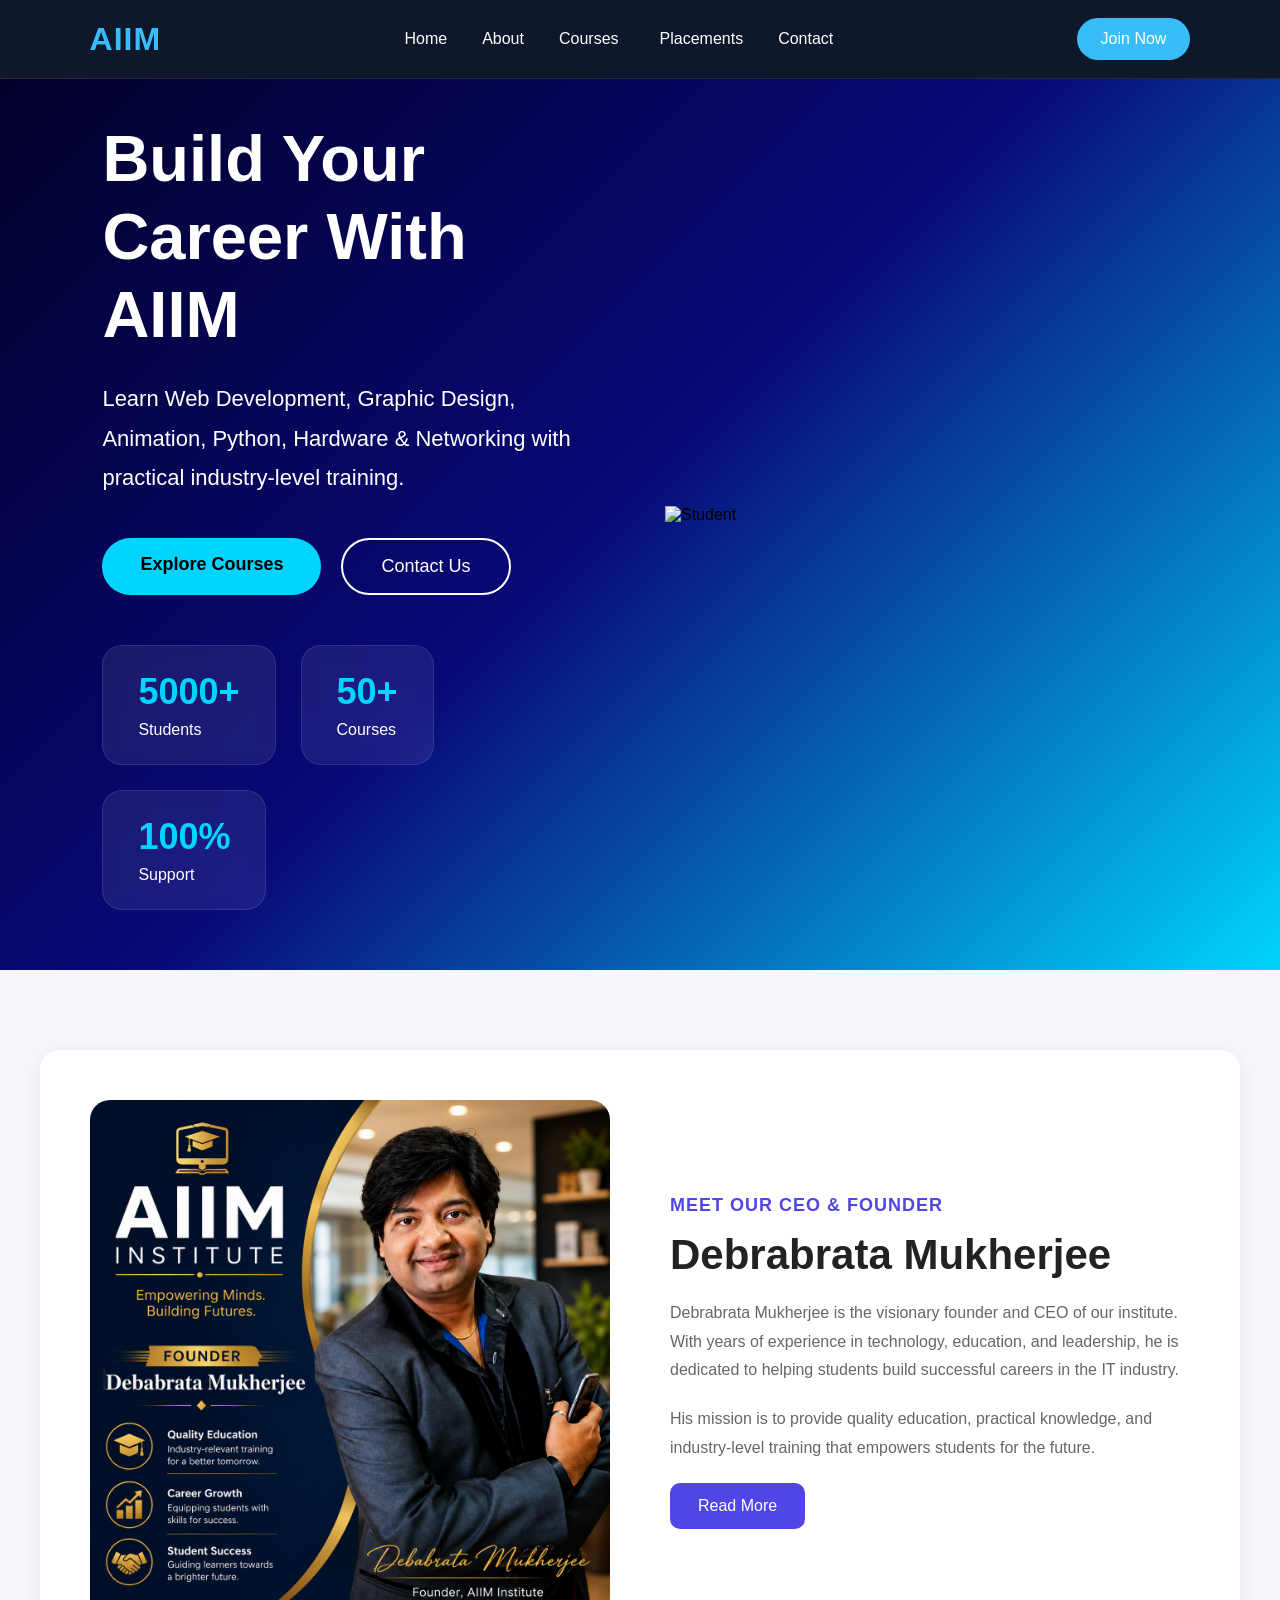
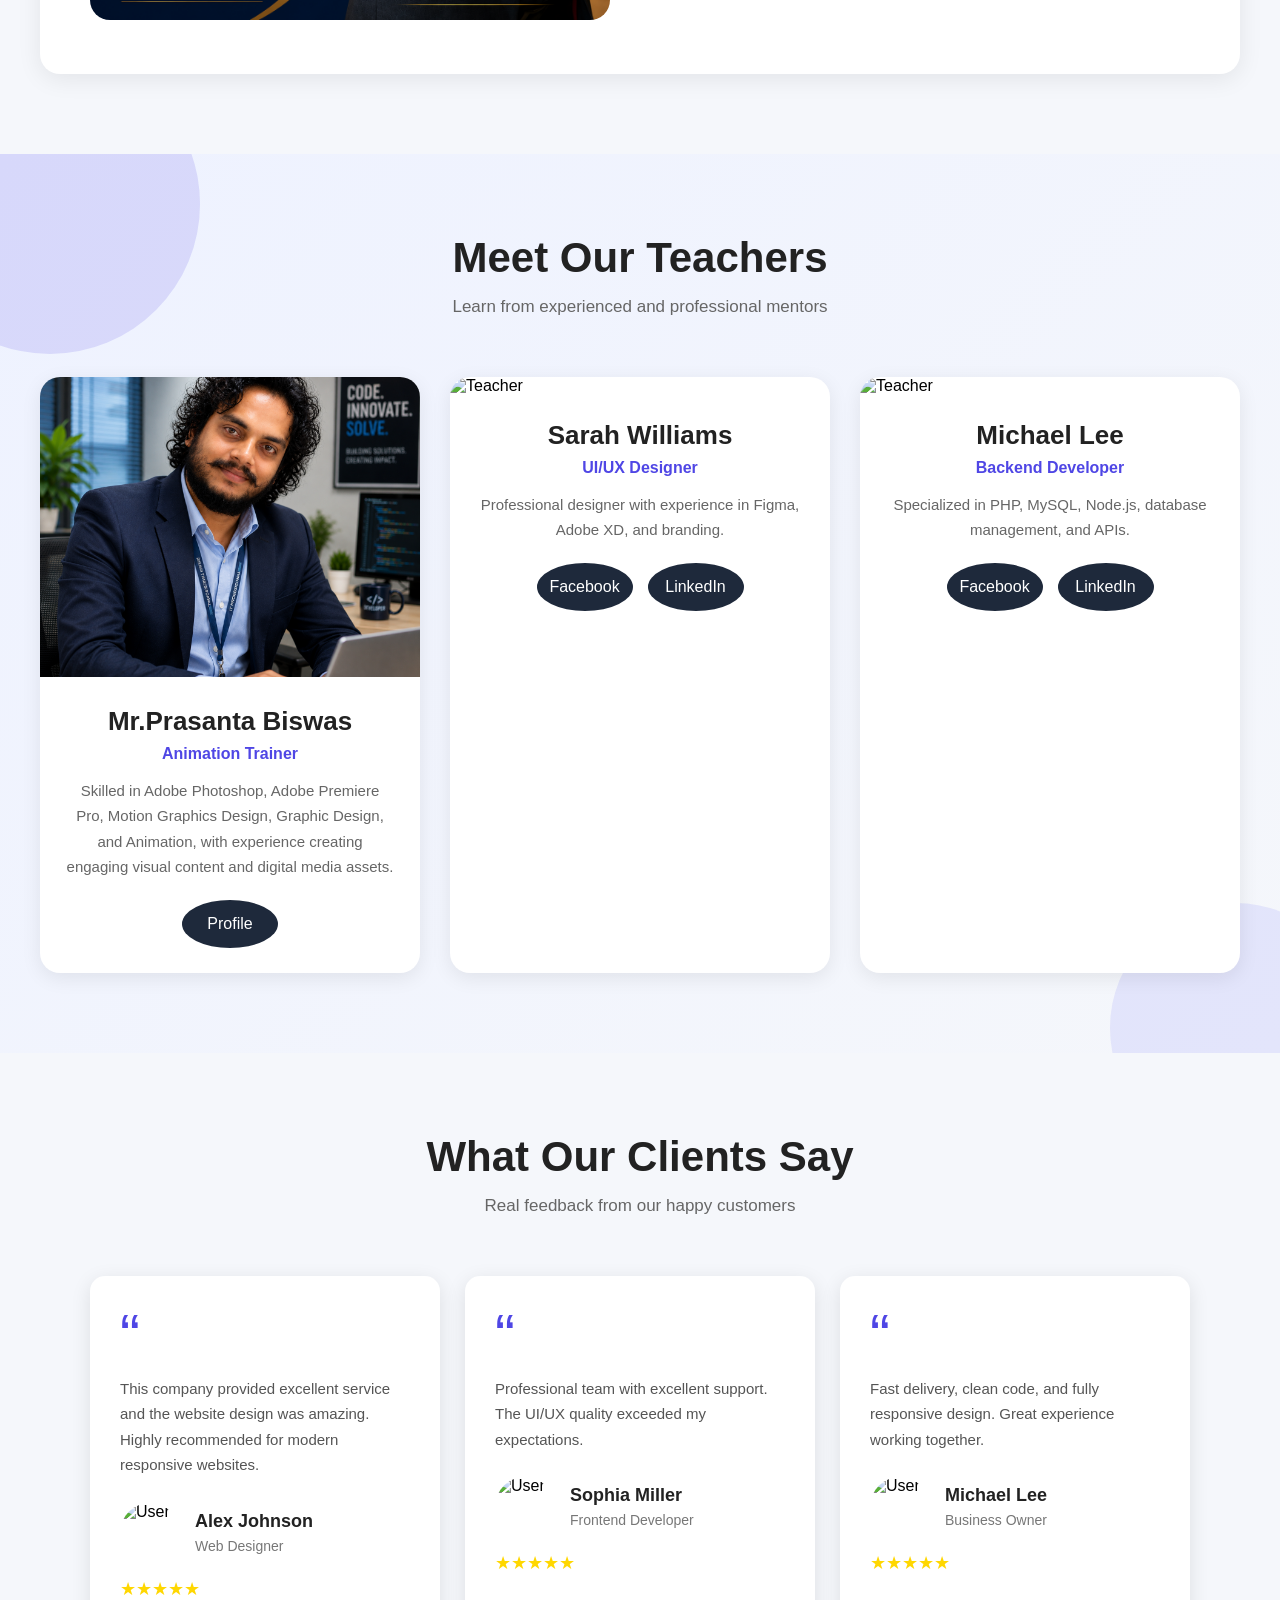
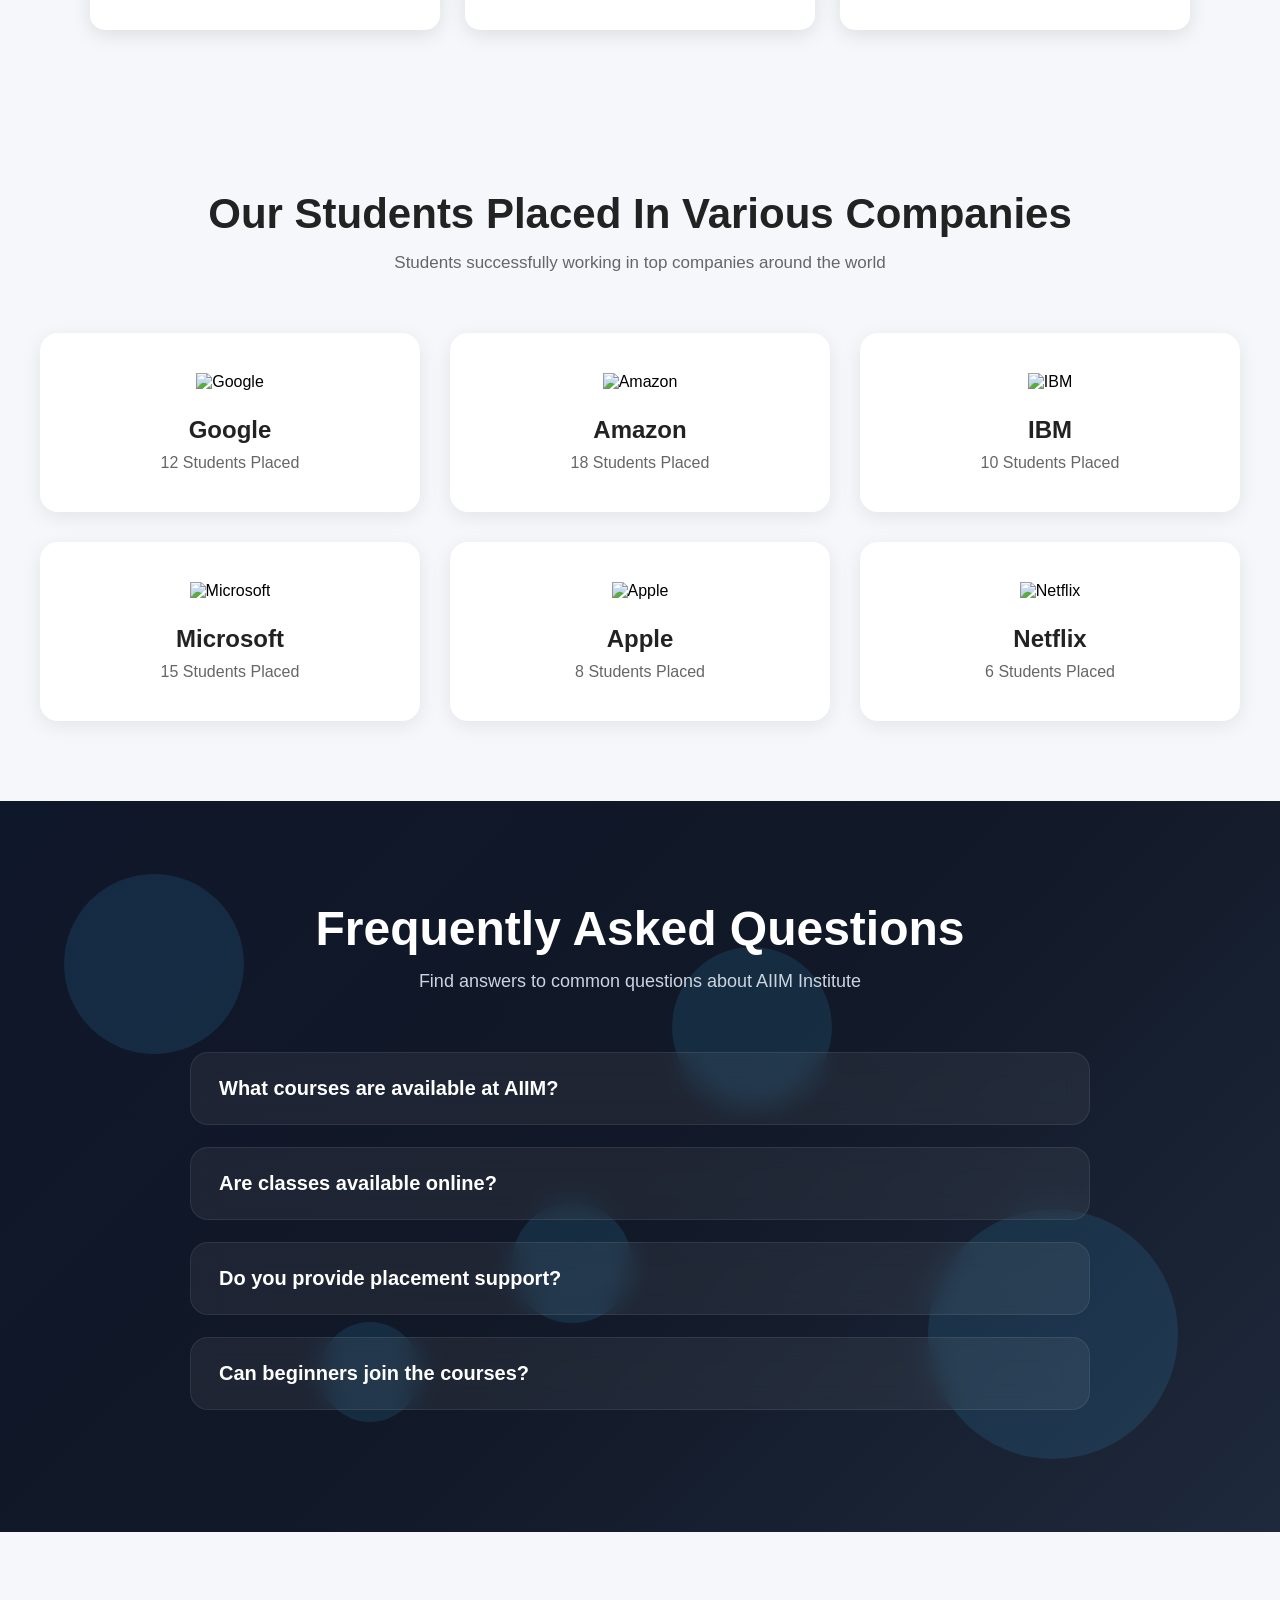
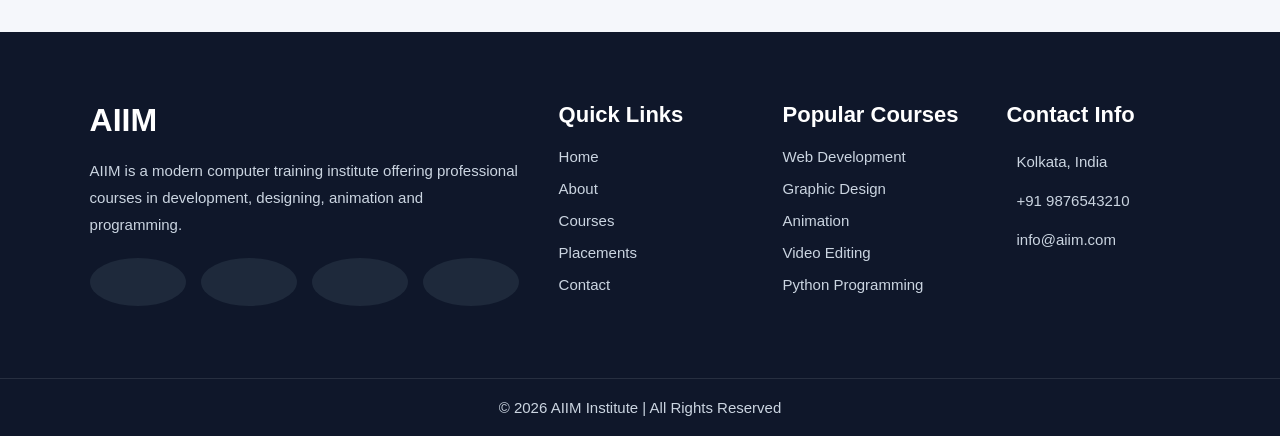
==== index.html @ a174a33f "Linking" ====
<!doctype html>
<html lang="en">

<head>
  <meta charset="utf-8" />
  <meta name="viewport" content="width=device-width, initial-scale=1" />
  <title>AIIM Computer Training Institute – Empowering Students with Digital Skills for a Brighter Future</title>

  <!-- Font CDN Link  Start -->
  <link rel="stylesheet" href="https://cdnjs.cloudflare.com/ajax/libs/font-awesome/7.0.1/css/all.min.css"
    integrity="sha512-2SwdPD6INVrV/lHTZbO2nodKhrnDdJK9/kg2XD1r9uGqPo1cUbujc+IYdlYdEErWNu69gVcYgdxlmVmzTWnetw=="
    crossorigin="anonymous" referrerpolicy="no-referrer" />
  <!-- Font CDN Link  End -->
  <!-- Internal CSS Link Start  -->
  <link rel="stylesheet" href="/CSS/style.css">
  <link rel="stylesheet" href="/CSS/navbar.css">
  <link rel="stylesheet" href="/CSS/footer.css">
  <!-- Internal CSS Link Stop  -->
</head>

<body>
  <!-- Navbar with megamenu final menu  -->

  <header class="navbar">

    <!-- Logo -->
    <a href="#" class="logo">

      AIIM

    </a>

    <!-- Desktop Menu -->
    <nav class="desktop-menu">

      <ul class="nav-links">

        <li><a href="/index.html">Home</a></li>

        <li><a href="#">About</a></li>

        <!-- Mega Menu -->
        <li class="mega-parent">

          <a href="#">

            Courses
            <i class="fa-solid fa-angle-down"></i>

          </a>

          <!-- Mega Menu -->
          <div class="mega-menu">

            <!-- Column -->
            <div class="mega-column">

              <h3>Development</h3>

              <a href="/Courses/web-development-course.html">Web Development</a>
              <a href="#">Frontend Development</a>
              <a href="#">Backend Development</a>
              <a href="#">Full Stack Development</a>

            </div>

            <!-- Column -->
            <div class="mega-column">

              <h3>Designing</h3>

              <a href="Courses/graphic-design.html">Graphic Design</a>
              <a href="Courses/ui-ux.html">UI/UX Design</a>
              <a href="Courses/animation-course.html">Animation</a>
              <a href="Courses/video-editing.html">Video Editing</a>

            </div>

            <!-- Column -->
            <div class="mega-column">

              <h3>Programming</h3>

              <a href="/Courses/python.html">Python</a>
              <a href="#">Java</a>
              <a href="#">Data Science</a>
              <a href="#">DSA</a>

            </div>

            <!-- Column -->
            <div class="mega-column">

              <h3>IT Courses</h3>

              <a href="/Courses/tally-gst.html">Tally | GST </a>
              <a href="/Courses/advance-excel.html">Advance Excel</a>
              <a href="#">Basic Computer</a>
              <a href="/CSS/hardware-networking-course.css">Hardware & Networking</a>

            </div>

          </div>

        </li>

        <li><a href="#">Placements</a></li>

        <li><a href="#">Contact</a></li>

      </ul>

    </nav>

    <!-- Right Buttons -->
    <div class="nav-right">

      <a href="#" class="nav-btn">
        Join Now
      </a>

      <!-- Mobile Menu Button -->
      <div class="menu-btn" id="menuBtn">

        <i class="fa-solid fa-bars"></i>

      </div>

    </div>

  </header>


  <!-- ========================================= -->
  <!-- OFFCANVAS MENU -->
  <!-- ========================================= -->

  <div class="offcanvas-menu" id="offcanvasMenu">

    <!-- Close Button -->
    <div class="close-btn" id="closeBtn">

      <i class="fa-solid fa-xmark"></i>

    </div>

    <!-- Mobile Links -->
    <ul class="mobile-links">

      <li><a href="#">Home</a></li>

      <li><a href="#">About</a></li>

      <!-- Dropdown -->
      <li class="mobile-dropdown">

        <div class="dropdown-btn">

          <span>Courses</span>

          <i class="fa-solid fa-angle-down"></i>

        </div>

        <!-- Submenu -->
        <div class="mobile-submenu">

          <a href="/Courses/web-development-course.html">Web Development</a>
          <a href="Courses/graphic-design.html">Graphic Design</a>
          <a href="Courses/animation-course.html">Animation</a>
          <a href="Courses/video-editing.html">Video Editing</a>
          <a href="/Courses/python.html">Python</a>
          <a href="Courses/tally-gst.html">Tally | GST</a>
          <a href="Courses/advance-excel.html">Excel (Adv.)</a>

        </div>

      </li>

      <li><a href="#">Placements</a></li>

      <li><a href="#">Contact</a></li>

    </ul>

  </div>

  <!-- Overlay -->
  <div class="overlay" id="overlay"></div>

  <!-- Navbar with megamenu final menu end -->



  <!-- ========================================= -->
  <!-- Hero Section Start -->
  <!-- ========================================= -->

  <section class="hero-section">

    <!-- Animated Background -->
    <div class="hero-bg">

      <span></span>
      <span></span>
      <span></span>
      <span></span>
      <span></span>

    </div>

    <div class="hero-container">

      <!-- Left Content -->
      <div class="hero-content">

        <h1>
          Build Your Career With AIIM

        </h1>

        <p>
          Learn Web Development, Graphic Design,
          Animation, Python, Hardware & Networking
          with practical industry-level training.
        </p>

        <!-- Buttons -->
        <div class="hero-buttons">

          <a href="#" class="btn-primary">
            Explore Courses
          </a>

          <a href="#" class="btn-secondary">
            Contact Us
          </a>

        </div>

        <!-- Stats -->
        <div class="hero-stats">

          <div class="stat-box">

            <h2>5000+</h2>
            <span>Students</span>

          </div>

          <div class="stat-box">

            <h2>50+</h2>
            <span>Courses</span>

          </div>

          <div class="stat-box">

            <h2>100%</h2>
            <span>Support</span>

          </div>

        </div>

      </div>

      <!-- Right Image -->
      <div class="hero-image">

        <img src="https://cdn-icons-png.flaticon.com/512/3135/3135715.png" alt="Student">

      </div>

    </div>

  </section>

  <!-- ========================================= -->
  <!-- Hero Section End -->
  <!-- ========================================= -->



  <!-- Meet our ceo start  -->
  <div class="container-fluid">

    <div class="container">
      <section class="ceo-section">

        <div class="ceo-container">

          <!-- CEO Image -->
          <div class="ceo-image">
            <img src="./Assets/Images/Debabrata_.Mukherjee.png" alt="CEO">
          </div>

          <!-- CEO Content -->
          <div class="ceo-content">

            <h4>Meet Our CEO & Founder</h4>

            <h2>Debrabrata Mukherjee</h2>

            <p>
              Debrabrata Mukherjee is the visionary founder and CEO of our institute.
              With years of experience in technology, education, and leadership,
              he is dedicated to helping students build successful careers in the IT industry.
            </p>

            <p>
              His mission is to provide quality education, practical knowledge,
              and industry-level training that empowers students for the future.
            </p>

            <a href="#">Read More</a>

          </div>

        </div>

      </section>
    </div>
  </div>




  <!-- Meet our ceo end  -->
  <!-- Our teachers section start  -->
  <div class="container-fluid">
    <div class="comtainer">
      <section class="teachers-section">

        <div class="section-title">
          <h2>Meet Our Teachers</h2>
          <p>Learn from experienced and professional mentors</p>
        </div>

        <div class="teachers-container">

          <!-- Teacher Card -->
          <div class="teacher-card">

            <div class="teacher-image">
              <img src="./Assets/Images/Prasanta_Sir.png" alt="Teacher">
            </div>

            <div class="teacher-content">
              <h3>Mr.Prasanta Biswas</h3>
              <span>Animation Trainer</span>

              <p>
                Skilled in Adobe Photoshop, Adobe Premiere Pro, Motion Graphics Design, Graphic Design, and Animation,
                with experience creating engaging visual content and digital media assets. </p>

              <div class="social-icons">
                <a href="#">Profile</a>

              </div>
            </div>

          </div>

          <!-- Teacher Card -->
          <div class="teacher-card">

            <div class="teacher-image">
              <img src="https://i.pravatar.cc/300?img=32" alt="Teacher">
            </div>

            <div class="teacher-content">
              <h3>Sarah Williams</h3>
              <span>UI/UX Designer</span>

              <p>
                Professional designer with experience in Figma, Adobe XD, and branding.
              </p>

              <div class="social-icons">
                <a href="#">Facebook</a>
                <a href="#">LinkedIn</a>
              </div>
            </div>

          </div>

          <!-- Teacher Card -->
          <div class="teacher-card">

            <div class="teacher-image">
              <img src="https://i.pravatar.cc/300?img=45" alt="Teacher">
            </div>

            <div class="teacher-content">
              <h3>Michael Lee</h3>
              <span>Backend Developer</span>

              <p>
                Specialized in PHP, MySQL, Node.js, database management, and APIs.
              </p>

              <div class="social-icons">
                <a href="#">Facebook</a>
                <a href="#">LinkedIn</a>
              </div>
            </div>
          </div>
        </div>
      </section>
    </div>
  </div>

  <!-- Our teachers section end  -->

  <!-- Testimonials sections start here  -->

  <div class="container-fluid">
    <div class="container">
      <section class="testimonials">

        <div class="section-title">
          <h2>What Our Clients Say</h2>
          <p>Real feedback from our happy customers</p>
        </div>

        <div class="testimonial-container">

          <!-- Card 1 -->
          <div class="testimonial-card">
            <div class="quote">“</div>

            <p class="testimonial-text">
              This company provided excellent service and the website design was amazing.
              Highly recommended for modern responsive websites.
            </p>

            <div class="user">
              <img src="https://i.pravatar.cc/100?img=1" alt="User">

              <div class="user-info">
                <h3>Alex Johnson</h3>
                <span>Web Designer</span>
              </div>
            </div>

            <div class="stars">
              ★★★★★
            </div>
          </div>

          <!-- Card 2 -->
          <div class="testimonial-card">
            <div class="quote">“</div>

            <p class="testimonial-text">
              Professional team with excellent support. The UI/UX quality exceeded my expectations.
            </p>

            <div class="user">
              <img src="https://i.pravatar.cc/100?img=5" alt="User">

              <div class="user-info">
                <h3>Sophia Miller</h3>
                <span>Frontend Developer</span>
              </div>
            </div>

            <div class="stars">
              ★★★★★
            </div>
          </div>

          <!-- Card 3 -->
          <div class="testimonial-card">
            <div class="quote">“</div>

            <p class="testimonial-text">
              Fast delivery, clean code, and fully responsive design. Great experience working together.
            </p>

            <div class="user">
              <img src="https://i.pravatar.cc/100?img=8" alt="User">

              <div class="user-info">
                <h3>Michael Lee</h3>
                <span>Business Owner</span>
              </div>
            </div>

            <div class="stars">
              ★★★★★
            </div>
          </div>

        </div>

      </section>

    </div>
  </div>
  <!-- Testimonials sections stop here  -->

  <!-- Our students placed in start  -->
  <div class="container-fluid">
    <div class="container">
      <section class="placement-section">

        <div class="section-title">
          <h2>Our Students Placed In Various Companies</h2>
          <p>Students successfully working in top companies around the world</p>
        </div>

        <div class="company-container">

          <!-- Company Card -->
          <div class="company-card">
            <img src="https://upload.wikimedia.org/wikipedia/commons/2/2f/Google_2015_logo.svg" alt="Google">

            <h3>Google</h3>

            <p>12 Students Placed</p>
          </div>

          <!-- Company Card -->
          <div class="company-card">
            <img src="https://upload.wikimedia.org/wikipedia/commons/a/a9/Amazon_logo.svg" alt="Amazon">

            <h3>Amazon</h3>

            <p>18 Students Placed</p>
          </div>

          <!-- Company Card -->
          <div class="company-card">
            <img src="https://upload.wikimedia.org/wikipedia/commons/5/51/IBM_logo.svg" alt="IBM">

            <h3>IBM</h3>

            <p>10 Students Placed</p>
          </div>

          <!-- Company Card -->
          <div class="company-card">
            <img src="https://upload.wikimedia.org/wikipedia/commons/4/44/Microsoft_logo.svg" alt="Microsoft">

            <h3>Microsoft</h3>

            <p>15 Students Placed</p>
          </div>

          <!-- Company Card -->
          <div class="company-card">
            <img src="https://upload.wikimedia.org/wikipedia/commons/f/fa/Apple_logo_black.svg" alt="Apple">

            <h3>Apple</h3>

            <p>8 Students Placed</p>
          </div>

          <!-- Company Card -->
          <div class="company-card">
            <img src="https://upload.wikimedia.org/wikipedia/commons/0/08/Netflix_2015_logo.svg" alt="Netflix">

            <h3>Netflix</h3>

            <p>6 Students Placed</p>
          </div>

        </div>

      </section>
    </div>
  </div>
  <!-- Our students placed in stop  -->


  <!-- ========================================= -->
  <!-- FAQ SECTION -->
  <!-- ========================================= -->

  <section class="faq-section">

    <!-- Bubble Animation -->
    <div class="faq-bubbles">

      <span></span>
      <span></span>
      <span></span>
      <span></span>
      <span></span>

    </div>

    <!-- Heading -->
    <div class="faq-heading">

      <h2>Frequently Asked Questions</h2>

      <p>
        Find answers to common questions about AIIM Institute
      </p>

    </div>

    <!-- FAQ Container -->
    <div class="faq-container">

      <!-- FAQ Item -->
      <details class="faq-item">

        <summary>

          What courses are available at AIIM?

          <i class="fa-solid fa-plus"></i>

        </summary>

        <p>
          AIIM offers Web Development, Graphic Design,
          Animation, Video Editing, Programming,
          Cyber Security and many more professional courses.
        </p>

      </details>

      <!-- FAQ Item -->
      <details class="faq-item">

        <summary>

          Are classes available online?

          <i class="fa-solid fa-plus"></i>

        </summary>

        <p>
          Yes, AIIM provides both online and offline
          classes with flexible timings.
        </p>

      </details>

      <!-- FAQ Item -->
      <details class="faq-item">

        <summary>

          Do you provide placement support?

          <i class="fa-solid fa-plus"></i>

        </summary>

        <p>
          Yes, we provide placement assistance,
          interview preparation and career guidance.
        </p>

      </details>

      <!-- FAQ Item -->
      <details class="faq-item">

        <summary>

          Can beginners join the courses?

          <i class="fa-solid fa-plus"></i>

        </summary>

        <p>
          Absolutely. Our courses are beginner-friendly
          and designed for students from all backgrounds.
        </p>

      </details>

    </div>

  </section>
  <!-- FAQ END HERE  -->





  <!-- ========================================= -->
  <!-- FOOTER SECTION -->
  <!-- ========================================= -->

  <footer class="footer">

    <div class="footer-container">

      <!-- About -->
      <div class="footer-box">

        <h2>AIIM</h2>

        <p>
          AIIM is a modern computer training institute offering
          professional courses in development, designing,
          animation and programming.
        </p>

        <!-- Social Icons -->
        <div class="social-icons">

          <a href="#">
            <i class="fa-brands fa-facebook-f"></i>
          </a>

          <a href="#">
            <i class="fa-brands fa-instagram"></i>
          </a>

          <a href="#">
            <i class="fa-brands fa-linkedin-in"></i>
          </a>

          <a href="#">
            <i class="fa-brands fa-youtube"></i>
          </a>

        </div>

      </div>

      <!-- Quick Links -->
      <div class="footer-box">

        <h3>Quick Links</h3>

        <ul>

          <li><a href="#">Home</a></li>

          <li><a href="#">About</a></li>

          <li><a href="#">Courses</a></li>

          <li><a href="#">Placements</a></li>

          <li><a href="#">Contact</a></li>

        </ul>

      </div>

      <!-- Courses -->
      <div class="footer-box">

        <h3>Popular Courses</h3>

        <ul>

          <li><a href="#">Web Development</a></li>

          <li><a href="#">Graphic Design</a></li>

          <li><a href="#">Animation</a></li>

          <li><a href="#">Video Editing</a></li>

          <li><a href="#">Python Programming</a></li>

        </ul>

      </div>

      <!-- Contact Info -->
      <div class="footer-box">

        <h3>Contact Info</h3>

        <p>
          <i class="fa-solid fa-location-dot"></i>
          Kolkata, India
        </p>

        <p>
          <i class="fa-solid fa-phone"></i>
          +91 9876543210
        </p>

        <p>
          <i class="fa-solid fa-envelope"></i>
          info@aiim.com
        </p>

      </div>

    </div>

    <!-- Footer Bottom -->
    <div class="footer-bottom">

      <p>
        © 2026 AIIM Institute | All Rights Reserved
      </p>

    </div>

  </footer>

  <!-- Footer Section stop  here  -->
</body>
<script src="/JavaScript/navbar.js"></script>
<script src="/JavaScript/script.js"></script>

</html>
---- CSS/style.css ----
/* ========================================= */
/* GLOBAL CSS */
/* ========================================= */

*{
  margin:0;
  padding:0;
  box-sizing:border-box;
  font-family:Arial, Helvetica, sans-serif;
}

body{
  background:#f5f5f5;
  overflow-x:hidden;
}

a{
  text-decoration:none;
}



/* ========================================= */
/* HERO SECTION */
/* ========================================= */

.hero{
  padding-top:180px;
  text-align:center;
}

.hero h1{
  font-size:55px;
  color:#111827;
}

.hero p{
  margin-top:15px;
  font-size:20px;
  color:#555;
}

/* ========================================= */
/* RESPONSIVE */
/* ========================================= */

@media(max-width:1100px){

  .mega-menu{
    width:850px;
  }

}

@media(max-width:992px){

  .desktop-menu{
    display:none;
  }

  .menu-btn{
    display:block;
  }

}

@media(max-width:768px){

  .hero h1{
    font-size:38px;
    padding:0 20px;
  }

  .hero p{
    font-size:16px;
    padding:0 20px;
  }

  .offcanvas-menu{
    width:280px;
  }

}

@media(max-width:480px){

  .logo{
    font-size:24px;
  }

  .navbar{
    padding:18px 5%;
  }

}

/* Navbar end here  */

/* ========================================= */
/* Hero */
/* ========================================= */

.hero {
  width: 100%;
  height: 100vh;
  background: linear-gradient(135deg, #020024, #090979, #00d4ff);
  display: flex;
  flex-direction: column;
  justify-content: center;
  align-items: center;
  text-align: center;
  color: #fff;
  padding: 20px;
}

.hero h1 {
  font-size: 70px;
  margin-bottom: 20px;
}

.hero p {
  font-size: 22px;
}

/* ========================================= */
/* Responsive */
/* ========================================= */

@media(max-width:1100px) {

  .mega-menu {
    width: 900px;
  }

}

@media(max-width:992px) {

  /* Hide Desktop Menu */

  .desktop-menu {
    display: none;
  }

  /* Show Menu Button */

  .menu-btn {
    display: block;
  }

}

@media(max-width:768px) {

  .navbar {
    padding: 18px 5%;
  }

  .logo {
    font-size: 28px;
  }

  .hero h1 {
    font-size: 42px;
  }

  .hero p {
    font-size: 18px;
  }

  .offcanvas-menu {
    width: 100%;
  }

}

@media(max-width:480px) {

  .hero h1 {
    font-size: 32px;
  }

}


/* <!-- Navbar with megamenu final menu  end --> */


/* Navbar with hero start  */

* {
  margin: 0;
  padding: 0;
  box-sizing: border-box;
  font-family: Arial, Helvetica, sans-serif;
}

body {
  overflow-x: hidden;
}



/* ========================================= */
/* Hero Section */
/* ========================================= */

.hero-section {
  width: 100%;
  min-height: 100vh;
  background: linear-gradient(135deg, #020024, #090979, #00d4ff);
  position: relative;
  overflow: hidden;
  display: flex;
  align-items: center;
  justify-content: center;
  padding: 120px 8% 60px;
}

/* Animated Background */

.hero-bg span {
  position: absolute;
  display: block;
  border-radius: 50%;
  background: rgba(255, 255, 255, 0.08);
  bottom: -150px;
  animation: animate 20s linear infinite;}

.hero-bg span:nth-child(1) {
  left: 10%;
  width: 80px;
  height: 80px;
}

.hero-bg span:nth-child(2) {
  left: 30%;
  width: 120px;
  height: 120px;
  animation-duration: 25s;
}

.hero-bg span:nth-child(3) {
  left: 50%;
  width: 60px;
  height: 60px;
  animation-duration: 18s;
}

.hero-bg span:nth-child(4) {
  left: 70%;
  width: 150px;
  height: 150px;
  animation-duration: 30s;
}

.hero-bg span:nth-child(5) {
  left: 90%;
  width: 100px;
  height: 100px;
  animation-duration: 22s;
}

@keyframes animate {

  0% {
    transform: translateY(0) rotate(0deg);
    opacity: 0;
  }

  20% {
    opacity: 1;
  }

  100% {
    transform: translateY(-1200px) rotate(720deg);
    opacity: 0;
  }

}

/* Hero Container */

.hero-container {
  width: 100%;
  max-width: 1300px;
  display: flex;
  align-items: center;
  justify-content: space-between;
  gap: 50px;
  z-index: 10;
}

/* Hero Content */

.hero-content {
  flex: 1;
  color: #fff;
  animation: fadeLeft 1s ease;
}

.hero-content h1 {
  font-size: 65px;
  line-height: 1.2;
  margin-bottom: 25px;
}

.hero-content h1 span {
  color: #00d4ff;
  display: block;
}

.hero-content p {
  font-size: 22px;
  line-height: 1.8;
  margin-bottom: 40px;
  max-width: 650px;
}

/* Buttons */

.hero-buttons {
  display: flex;
  gap: 20px;
  margin-bottom: 50px;
}

.btn-primary,
.btn-secondary {
  padding: 16px 38px;
  border-radius: 50px;
  text-decoration: none;
  font-size: 18px;
  transition: 0.4s ease;
}

.btn-primary {
  background: #00d4ff;
  color: #000;
  font-weight: bold;
}

.btn-primary:hover {
  transform: translateY(-8px);
  box-shadow: 0 15px 30px rgba(0, 212, 255, 0.4);
}

.btn-secondary {
  border: 2px solid #fff;
  color: #fff;
}

.btn-secondary:hover {
  background: #fff;
  color: #000;
  transform: translateY(-8px);
}

/* Stats */

.hero-stats {
  display: flex;
  gap: 25px;
  flex-wrap: wrap;
}

.stat-box {
  background: rgba(255, 255, 255, 0.08);
  backdrop-filter: blur(10px);
  border: 1px solid rgba(255, 255, 255, 0.1);
  padding: 25px 35px;
  border-radius: 20px;
  transition: 0.4s ease;
}

.stat-box:hover {
  transform: translateY(-10px);
}

.stat-box h2 {
  font-size: 36px;
  color: #00d4ff;
  margin-bottom: 8px;
}

.stat-box span {
  color: #fff;
}

/* Hero Image */

.hero-image {
  flex: 1;
  display: flex;
  justify-content: center;
  animation: fadeRight 1s ease;
}

.hero-image img {
  width: 100%;
  max-width: 520px;
  animation: float 5s infinite ease-in-out;
}

/* Floating Animation */

@keyframes float {

  0% {
    transform: translateY(0);
  }

  50% {
    transform: translateY(-20px);
  }

  100% {
    transform: translateY(0);
  }

}

/* Entrance Animations */

@keyframes fadeLeft {

  from {
    opacity: 0;
    transform: translateX(-80px);
  }

  to {
    opacity: 1;
    transform: translateX(0);
  }

}

@keyframes fadeRight {

  from {
    opacity: 0;
    transform: translateX(80px);
  }

  to {
    opacity: 1;
    transform: translateX(0);
  }

}

/* ========================================= */
/* Responsive */
/* ========================================= */

@media(max-width:1100px) {

  .hero-container {
    flex-direction: column;
    text-align: center;
  }

  .hero-content h1 {
    font-size: 50px;
  }

  .hero-content p {
    margin: auto;
    margin-bottom: 40px;
  }

  .hero-buttons {
    justify-content: center;
  }

  .hero-stats {
    justify-content: center;
  }

  .hero-image {
    margin-top: 50px;
  }

}

@media(max-width:768px) {

  /* Mobile Navbar */

  .menu-btn {
    display: block;
    z-index: 1001;
  }

  .nav-menu {
    position: fixed;
    top: 0;
    right: -100%;
    width: 280px;
    height: 100vh;
    background: #071952;
    display: flex;
    justify-content: center;
    align-items: center;
    transition: 0.4s ease;
  }

  .nav-menu.active {
    right: 0;
  }

  .nav-links {
    flex-direction: column;
    text-align: center;
    gap: 30px;
  }

  /* Hero */

  .hero-content h1 {
    font-size: 38px;
  }

  .hero-content p {
    font-size: 18px;
  }

  .hero-buttons {
    flex-direction: column;
    align-items: center;
  }

  .btn-primary,
  .btn-secondary {
    width: 220px;
    text-align: center;
  }

  .hero-image img {
    max-width: 350px;
  }

}

@media(max-width:480px) {

  .navbar {
    padding: 18px 5%;
  }

  .logo {
    font-size: 28px;
  }

  .hero-section {
    padding: 120px 5% 60px;
  }

  .hero-content h1 {
    font-size: 32px;
  }

  .stat-box {
    width: 100%;
  }

}

/* Navbar with hero end  */

/* about aiim start  */
body {
  background: #f5f7fb;
}

/* SECTION */

.about-section {
  width: 100%;
  min-height: 100vh;
  padding: 80px 20px;
  position: relative;
  overflow: hidden;
  background-color: rgb(255, 255, 255);
  color: #2b0b8a;
}

/* Animated Background */

.bg-animation {
  position: absolute;
  width: 100%;
  height: 100%;
  top: 0;
  left: 0;
  overflow: hidden;
  z-index: 0;
}

.bg-animation::before,
.bg-animation::after {
  content: "";
  position: absolute;
  border-radius: 50%;
  background: rgba(255, 255, 255, 0.08);
  animation: float 8s infinite ease-in-out;
}

.bg-animation::before {
  width: 400px;
  height: 400px;
  top: -100px;
  left: -100px;
}

.bg-animation::after {
  width: 300px;
  height: 300px;
  bottom: -80px;
  right: -80px;
  animation-delay: 2s;
}

@keyframes float {

  0% {
    transform: translateY(0px);
  }

  50% {
    transform: translateY(40px);
  }

  100% {
    transform: translateY(0px);
  }

}

/* CONTAINER */

.container {
  max-width: 1300px;
  margin: auto;
  position: relative;
  z-index: 1;
}

/* TOP CONTENT */

.about-content {
  margin-bottom: 70px;
  animation: fadeUp 1s ease;
}

.about-content h1 {
  font-size: 60px;
  margin-bottom: 25px;
  font-weight: bold;
}

.about-content p {
  font-size: 22px;
  line-height: 1.8;
  margin-bottom: 15px;
  max-width: 1200px;
}

/* CARDS */

.about-cards {
  display: grid;
  grid-template-columns: repeat(4, 1fr);
  gap: 30px;
}

.about-card {
  text-align: center;
  padding: 40px 25px;
  border-radius: 20px;
  background: rgba(255, 255, 255, 0.08);
  backdrop-filter: blur(10px);
  transition: 0.4s ease;
  animation: fadeUp 1s ease;
  border: 1px solid rgba(255, 255, 255, 0.15);
}

.about-card:hover {
  transform: translateY(-12px) scale(1.03);
  background: rgba(255, 255, 255, 0.14);
}

.icon {
  width: 90px;
  height: 90px;
  margin: auto;
  margin-bottom: 25px;
  border-radius: 50%;
  background: rgba(255, 255, 255, 0.15);
  display: flex;
  align-items: center;
  justify-content: center;
  font-size: 38px;
  animation: pulse 3s infinite;
}

.about-card h2 {
  font-size: 42px;
  margin-bottom: 20px;
}

.about-card p {
  font-size: 18px;
  line-height: 1.8;
}

/* ANIMATIONS */

@keyframes fadeUp {

  from {
    opacity: 0;
    transform: translateY(40px);
  }

  to {
    opacity: 1;
    transform: translateY(0);
  }

}

@keyframes pulse {

  0% {
    transform: scale(1);
  }

  50% {
    transform: scale(1.08);
  }

  100% {
    transform: scale(1);
  }

}

/* RESPONSIVE */

@media(max-width:1200px) {

  .about-cards {
    grid-template-columns: repeat(2, 1fr);
  }

}

@media(max-width:768px) {

  .about-content h1 {
    font-size: 38px;
    line-height: 1.4;
  }

  .about-content p {
    font-size: 18px;
  }

  .about-cards {
    grid-template-columns: 1fr;
  }

  .about-card h2 {
    font-size: 32px;
  }

}

/* about aiim stop  */

/* Meet our ceo start  */

body {
  background: #f5f7fb;
}

.ceo-section {
  width: 100%;
  padding: 80px 20px;
}

.ceo-container {
  max-width: 1200px;
  margin: auto;
  display: flex;
  align-items: center;
  justify-content: center;
  gap: 60px;
  background: #fff;
  padding: 50px;
  border-radius: 20px;
  box-shadow: 0 5px 25px rgba(0, 0, 0, 0.08);
}

.ceo-image {
  flex: 1;
}

.ceo-image img {
  width: 100%;
  border-radius: 20px;
  object-fit: cover;
}

.ceo-content {
  flex: 1;
}

.ceo-content h4 {
  color: #4f46e5;
  font-size: 18px;
  margin-bottom: 15px;
  text-transform: uppercase;
  letter-spacing: 1px;
}

.ceo-content h2 {
  font-size: 42px;
  color: #222;
  margin-bottom: 20px;
}

.ceo-content p {
  color: #666;
  line-height: 1.8;
  margin-bottom: 20px;
  font-size: 16px;
}

.ceo-content a {
  display: inline-block;
  text-decoration: none;
  background: #4f46e5;
  color: #fff;
  padding: 14px 28px;
  border-radius: 10px;
  transition: 0.3s ease;
}

.ceo-content a:hover {
  background: #372fcf;
}

/* Responsive */

@media(max-width:992px) {

  .ceo-container {
    flex-direction: column;
    text-align: center;
  }

}

@media(max-width:768px) {

  .ceo-content h2 {
    font-size: 32px;
  }

  .ceo-container {
    padding: 30px 20px;
  }

}


/* Meet our ceo end  */

/* our teachers section start  */

body {
  background: #f5f7fb;
}

.teachers-section {
  width: 100%;
  padding: 80px 20px;
}

.section-title {
  text-align: center;
  margin-bottom: 60px;
}

.section-title h2 {
  font-size: 42px;
  color: #222;
  margin-bottom: 15px;
}

.section-title p {
  color: #666;
  font-size: 17px;
}

.teachers-container {
  max-width: 1200px;
  margin: auto;
  display: grid;
  grid-template-columns: repeat(3, 1fr);
  gap: 30px;
}

.teacher-card {
  background: #fff;
  border-radius: 20px;
  overflow: hidden;
  box-shadow: 0 5px 20px rgba(0, 0, 0, 0.08);
  transition: 0.3s ease;
}

.teacher-card:hover {
  transform: translateY(-10px);
}

.teacher-image img {
  width: 100%;
  height: 300px;
  object-fit: cover;
}

.teacher-content {
  padding: 25px;
  text-align: center;
}

.teacher-content h3 {
  font-size: 26px;
  color: #222;
  margin-bottom: 8px;
}

.teacher-content span {
  display: block;
  color: #4f46e5;
  margin-bottom: 15px;
  font-weight: bold;
}

.teacher-content p {
  color: #666;
  line-height: 1.7;
  margin-bottom: 20px;
  font-size: 15px;
}

.social-icons {
  display: flex;
  justify-content: center;
  gap: 15px;
}

.social-icons a {
  text-decoration: none;
  background: #4f46e5;
  color: #fff;
  padding: 1.5rem 3rem;
  /* border-radius: 0; */
  transition: 0.3s ease;
}

.social-icons a:hover {
  background: #372fcf;
}

/* Responsive */

@media(max-width:992px) {

  .teachers-container {
    grid-template-columns: repeat(2, 1fr);
  }

}

@media(max-width:768px) {

  .section-title h2 {
    font-size: 32px;
  }

  .teachers-container {
    grid-template-columns: 1fr;
  }

}

/* Our teachers section end  */

/* Teachers Section Background Animation */

.teachers-section {
  width: 100%;
  padding: 80px 20px;
  position: relative;
  overflow: hidden;
  background: linear-gradient(135deg, #eef2ff, #f5f7fb);
}

/* Animated Circles */

.teachers-section::before,
.teachers-section::after {
  content: "";
  position: absolute;
  border-radius: 50%;
  z-index: 0;
  animation: float 8s infinite ease-in-out;
}

/* Circle 1 */

.teachers-section::before {
  width: 300px;
  height: 300px;
  background: rgba(79, 70, 229, 0.15);
  top: -100px;
  left: -100px;
}

/* Circle 2 */

.teachers-section::after {
  width: 250px;
  height: 250px;
  background: rgba(99, 102, 241, 0.12);
  bottom: -100px;
  right: -80px;
  animation-delay: 2s;
}

/* Floating Animation */

@keyframes float {

  0% {
    transform: translateY(0px);
  }

  50% {
    transform: translateY(30px);
  }

  100% {
    transform: translateY(0px);
  }

}

/* Keep Content Above Animation */

.teachers-container,
.section-title {
  position: relative;
  z-index: 1;
}

/* Teachers Section Background Animation end */




/* testimonials section code start  */
body {
  background: #f4f7fb;
}

.testimonials {
  width: 100%;
  padding: 80px 20px;
}

.section-title {
  text-align: center;
  margin-bottom: 50px;
}

.section-title h2 {
  font-size: 40px;
  color: #222;
  margin-bottom: 10px;
}

.section-title p {
  color: #666;
  font-size: 16px;
}

.testimonial-container {
  max-width: 1200px;
  margin: auto;
  display: flex;
  gap: 25px;
  justify-content: center;
  flex-wrap: wrap;
}

.testimonial-card {
  background: #fff;
  padding: 30px;
  border-radius: 15px;
  width: 350px;
  box-shadow: 0 5px 20px rgba(0, 0, 0, 0.1);
  transition: 0.3s ease;
}

.testimonial-card:hover {
  transform: translateY(-10px);
}

.quote {
  font-size: 60px;
  color: #4f46e5;
  line-height: 1;
  margin-bottom: 10px;
}

.testimonial-text {
  color: #555;
  line-height: 1.7;
  margin-bottom: 25px;
  font-size: 15px;
}

.user {
  display: flex;
  align-items: center;
  gap: 15px;
}

.user img {
  width: 60px;
  height: 60px;
  border-radius: 50%;
  object-fit: cover;
}

.user-info h3 {
  font-size: 18px;
  color: #222;
  margin-bottom: 5px;
}

.user-info span {
  color: #777;
  font-size: 14px;
}

.stars {
  margin-top: 15px;
  color: gold;
  font-size: 18px;
}

/* Responsive */

@media(max-width:992px) {

  .testimonial-card {
    width: 45%;
  }

}

@media(max-width:768px) {

  .section-title h2 {
    font-size: 32px;
  }

  .testimonial-card {
    width: 100%;
  }

}

/* testimonials section code end  */

/* students placed start  */
* {
  margin: 0;
  padding: 0;
  box-sizing: border-box;
  font-family: Arial, Helvetica, sans-serif;
}

body {
  background: #f5f7fb;
}

.placement-section {
  width: 100%;
  padding: 80px 20px;
}

.section-title {
  text-align: center;
  margin-bottom: 60px;
}

.section-title h2 {
  font-size: 42px;
  color: #222;
  margin-bottom: 15px;
}

.section-title p {
  color: #666;
  font-size: 17px;
}

.company-container {
  max-width: 1200px;
  margin: auto;
  display: grid;
  grid-template-columns: repeat(3, 1fr);
  gap: 30px;
}

.company-card {
  background: #fff;
  padding: 40px 20px;
  border-radius: 18px;
  text-align: center;
  box-shadow: 0 5px 20px rgba(0, 0, 0, 0.08);
  transition: 0.3s ease;
}

.company-card:hover {
  transform: translateY(-10px);
}

.company-card img {
  width: 140px;
  height: 60px;
  object-fit: contain;
  margin-bottom: 25px;
}

.company-card h3 {
  font-size: 24px;
  color: #222;
  margin-bottom: 10px;
}

.company-card p {
  color: #666;
  font-size: 16px;
}

/* Responsive */

@media(max-width:992px) {

  .company-container {
    grid-template-columns: repeat(2, 1fr);
  }

}

@media(max-width:768px) {

  .section-title h2 {
    font-size: 32px;
  }

  .company-container {
    grid-template-columns: 1fr;
  }

}

/* students placed end  */

/* ========================================= */
/* FAQ SECTION */
/* ========================================= */

.faq-section{
  position:relative;

  width:100%;

  padding:100px 7%;

  background:linear-gradient(
    135deg,
    #0f172a,
    #111827,
    #1e293b
  );

  overflow:hidden;
}

/* ========================================= */
/* BUBBLES ANIMATION */
/* ========================================= */

.faq-bubbles span{
  position:absolute;

  display:block;

  border-radius:50%;

  background:rgba(56, 189, 248, 0.12);

  animation:bubbleAnimation 15s linear infinite;
}

/* Bubble 1 */

.faq-bubbles span:nth-child(1){
  width:180px;
  height:180px;

  top:10%;
  left:5%;
}

/* Bubble 2 */

.faq-bubbles span:nth-child(2){
  width:250px;
  height:250px;

  bottom:10%;
  right:8%;

  animation-delay:3s;
}

/* Bubble 3 */

.faq-bubbles span:nth-child(3){
  width:120px;
  height:120px;

  top:55%;
  left:40%;

  animation-delay:6s;
}

/* Bubble 4 */

.faq-bubbles span:nth-child(4){
  width:160px;
  height:160px;

  top:20%;
  right:35%;

  animation-delay:2s;
}

/* Bubble 5 */

.faq-bubbles span:nth-child(5){
  width:100px;
  height:100px;

  bottom:15%;
  left:25%;

  animation-delay:5s;
}

/* Animation */

@keyframes bubbleAnimation{

  0%{
    transform:translateY(0) rotate(0deg);
  }

  50%{
    transform:translateY(-35px) rotate(180deg);
  }

  100%{
    transform:translateY(0) rotate(360deg);
  }

}

/* ========================================= */
/* FAQ HEADING */
/* ========================================= */

.faq-heading{
  position:relative;
  z-index:2;

  text-align:center;

  margin-bottom:60px;
}

.faq-heading h2{
  font-size:48px;

  color:#fff;

  margin-bottom:15px;
}

.faq-heading p{
  color:#cbd5e1;

  font-size:18px;
}

/* ========================================= */
/* FAQ SECTION */
/* ========================================= */

.faq-section{
  position:relative;

  width:100%;

  padding:100px 7%;

  background:linear-gradient(
    135deg,
    #0f172a,
    #111827,
    #1e293b
  );

  overflow:hidden;
}

/* ========================================= */
/* BUBBLE ANIMATION */
/* ========================================= */

.faq-bubbles span{
  position:absolute;

  display:block;

  border-radius:50%;

  background:rgba(56, 189, 248, 0.12);

  animation:bubbleAnimation 15s linear infinite;
}

/* Bubble 1 */

.faq-bubbles span:nth-child(1){
  width:180px;
  height:180px;

  top:10%;
  left:5%;
}

/* Bubble 2 */

.faq-bubbles span:nth-child(2){
  width:250px;
  height:250px;

  bottom:10%;
  right:8%;

  animation-delay:3s;
}

/* Bubble 3 */

.faq-bubbles span:nth-child(3){
  width:120px;
  height:120px;

  top:55%;
  left:40%;

  animation-delay:6s;
}

/* Bubble 4 */

.faq-bubbles span:nth-child(4){
  width:160px;
  height:160px;

  top:20%;
  right:35%;

  animation-delay:2s;
}

/* Bubble 5 */

.faq-bubbles span:nth-child(5){
  width:100px;
  height:100px;

  bottom:15%;
  left:25%;

  animation-delay:5s;
}

/* Animation */

@keyframes bubbleAnimation{

  0%{
    transform:translateY(0) rotate(0deg);
  }

  50%{
    transform:translateY(-35px) rotate(180deg);
  }

  100%{
    transform:translateY(0) rotate(360deg);
  }

}

/* ========================================= */
/* HEADING */
/* ========================================= */

.faq-heading{
  position:relative;
  z-index:2;

  text-align:center;

  margin-bottom:60px;
}

.faq-heading h2{
  color:#fff;

  font-size:48px;

  margin-bottom:15px;
}

.faq-heading p{
  color:#cbd5e1;

  font-size:18px;
}

/* ========================================= */
/* FAQ SECTION */
/* ========================================= */

.faq-section{
  position:relative;

  width:100%;

  padding:100px 7%;

  background:linear-gradient(
    135deg,
    #0f172a,
    #111827,
    #1e293b
  );

  overflow:hidden;
}

/* ========================================= */
/* BUBBLES */
/* ========================================= */

.faq-bubbles span{
  position:absolute;

  display:block;

  border-radius:50%;

  background:rgba(56, 189, 248, 0.12);

  animation:bubbleAnimation 15s linear infinite;
}

/* Bubble Sizes */

.faq-bubbles span:nth-child(1){
  width:180px;
  height:180px;

  top:10%;
  left:5%;
}

.faq-bubbles span:nth-child(2){
  width:250px;
  height:250px;

  bottom:10%;
  right:8%;

  animation-delay:3s;
}

.faq-bubbles span:nth-child(3){
  width:120px;
  height:120px;

  top:55%;
  left:40%;

  animation-delay:6s;
}

.faq-bubbles span:nth-child(4){
  width:160px;
  height:160px;

  top:20%;
  right:35%;

  animation-delay:2s;
}

.faq-bubbles span:nth-child(5){
  width:100px;
  height:100px;

  bottom:15%;
  left:25%;

  animation-delay:5s;
}

/* Bubble Animation */

@keyframes bubbleAnimation{

  0%{
    transform:translateY(0) rotate(0deg);
  }

  50%{
    transform:translateY(-35px) rotate(180deg);
  }

  100%{
    transform:translateY(0) rotate(360deg);
  }

}

/* ========================================= */
/* HEADING */
/* ========================================= */

.faq-heading{
  position:relative;
  z-index:2;

  text-align:center;

  margin-bottom:60px;
}

.faq-heading h2{
  color:#fff;

  font-size:48px;

  margin-bottom:15px;
}

.faq-heading p{
  color:#cbd5e1;

  font-size:18px;
}



/* ========================================= */
/* FAQ CONTAINER */
/* ========================================= */

.faq-container{
  position:relative;
  z-index:2;

  max-width:900px;

  margin:auto;
}

/* ========================================= */
/* FAQ ITEM */
/* ========================================= */

.faq-item{
  background:rgba(255,255,255,0.06);

  backdrop-filter:blur(12px);

  border:1px solid rgba(255,255,255,0.08);

  border-radius:18px;

  margin-bottom:22px;

  overflow:hidden;

  transition:0.4s ease;
}

/* Hover */

.faq-item:hover{
  transform:translateY(-5px);
}

/* ========================================= */
/* SUMMARY */
/* ========================================= */

.faq-item summary{
  list-style:none;

  display:flex;
  justify-content:space-between;
  align-items:center;

  padding:24px 28px;

  cursor:pointer;

  color:#fff;

  font-size:20px;

  font-weight:600;
}

/* Remove Default Arrow */

.faq-item summary::-webkit-details-marker{
  display:none;
}

/* Icon */

.faq-item summary i{
  color:#38bdf8;

  transition:0.3s;
}

/* Rotate Icon */

.faq-item[open] summary i{
  transform:rotate(45deg);
}

/* ========================================= */
/* ANSWER */
/* ========================================= */

.faq-item p{
  color:#cbd5e1;

  padding:0 28px 25px;

  line-height:1.8;

  font-size:15px;
}

/* ========================================= */
/* RESPONSIVE */
/* ========================================= */

@media(max-width:992px){

  .faq-heading h2{
    font-size:40px;
  }

}

@media(max-width:768px){

  .faq-section{
    padding:80px 5%;
  }

  .faq-heading h2{
    font-size:34px;
  }

  .faq-heading p{
    font-size:16px;
  }

  .faq-item summary{
    font-size:17px;

    padding:20px;
  }

}

@media(max-width:480px){

  .faq-heading h2{
    font-size:28px;
  }

  .faq-item summary{
    font-size:16px;
  }

  .faq-item p{
    font-size:14px;
  }

}
/* FAQ END HERE  */
---- CSS/navbar.css ----
/* ========================================= */
/* GLOBAL */
/* ========================================= */

*{
  margin:0;
  padding:0;
  box-sizing:border-box;
  font-family:Arial, Helvetica, sans-serif;
}

body{
  overflow-x:hidden;
}

a{
  text-decoration:none;
}

/* ========================================= */
/* NAVBAR */
/* ========================================= */

.navbar{
  width:100%;

  display:flex;
  justify-content:space-between;
  align-items:center;

  padding:18px 7%;

  background:rgb(15, 23, 42);

  backdrop-filter:blur(12px);

  position:fixed;
  top:0;
  left:0;

  z-index:1000;

  border-bottom:1px solid rgba(255,255,255,0.08);
}

/* ========================================= */
/* LOGO */
/* ========================================= */

.logo{
  color:#38bdf8;

  font-size:32px;

  font-weight:700;

  letter-spacing:1px;
}

/* ========================================= */
/* DESKTOP MENU */
/* ========================================= */

.desktop-menu .nav-links{
  display:flex;

  align-items:center;

  gap:35px;

  list-style:none;
}

.nav-links li{
  position:relative;
}

.nav-links li a{
  color:#fff;

  font-size:16px;

  font-weight:500;

  transition:0.3s ease;
}

.nav-links li a:hover{
  color:#38bdf8;
}

/* ========================================= */
/* MEGA MENU */
/* ========================================= */

.mega-parent > a{
  display:flex;
  align-items:center;

  gap:6px;
}

/* Mega Menu */

.mega-menu{
  position:absolute;

  top:60px;
  left:50%;

  transform:translateX(-50%) translateY(20px);

  width:950px;

  background:#111827;

  display:grid;
  grid-template-columns:repeat(4,1fr);

  gap:35px;

  padding:40px;

  border-radius:20px;

  opacity:0;
  visibility:hidden;

  transition:0.4s ease;

  border:1px solid rgba(255,255,255,0.08);

  box-shadow:0 20px 40px rgba(0,0,0,0.35);
}

/* Show Mega Menu */

.mega-parent:hover .mega-menu{
  opacity:1;
  visibility:visible;

  transform:translateX(-50%) translateY(0);
}

/* Mega Column */

.mega-column h3{
  color:#38bdf8;

  margin-bottom:18px;

  font-size:20px;
}

.mega-column a{
  display:block;

  color:#cbd5e1;

  margin-bottom:15px;

  transition:0.3s;
}

.mega-column a:hover{
  color:#38bdf8;

  transform:translateX(5px);
}

/* ========================================= */
/* RIGHT SIDE */
/* ========================================= */

.nav-right{
  display:flex;
  align-items:center;

  gap:20px;
}

/* Button */

.nav-btn{
  padding:12px 24px;

  background:#38bdf8;

  color:#fff;

  border-radius:50px;

  transition:0.3s ease;
}

.nav-btn:hover{
  transform:translateY(-3px);

  box-shadow:0 10px 20px rgba(56,189,248,0.25);
}

/* ========================================= */
/* MENU BUTTON */
/* ========================================= */

.menu-btn{
  display:none;

  cursor:pointer;
}

.menu-btn i{
  color:#fff;

  font-size:28px;
}

/* ========================================= */
/* OFFCANVAS MENU */
/* ========================================= */

.offcanvas-menu{
  position:fixed;

  top:0;
  left:-100%;

  width:320px;
  height:100vh;

  background:#0f172a;

  padding:25px;

  z-index:2000;

  transition:0.4s ease;

  border-right:1px solid rgba(255,255,255,0.08);
}

/* Active Menu */

.offcanvas-menu.active{
  left:0;
}

/* Close Button */

.close-btn{
  text-align:right;

  margin-bottom:35px;

  cursor:pointer;
}

.close-btn i{
  color:#fff;

  font-size:30px;
}

/* Mobile Links */

.mobile-links{
  list-style:none;
}

.mobile-links li{
  margin-bottom:24px;
}

.mobile-links li a{
  color:#fff;

  font-size:18px;

  transition:0.3s;
}

.mobile-links li a:hover{
  color:#38bdf8;
}

/* ========================================= */
/* MOBILE DROPDOWN */
/* ========================================= */

.dropdown-btn{
  display:flex;
  justify-content:space-between;
  align-items:center;

  color:#fff;

  cursor:pointer;

  font-size:18px;
}

/* Submenu */

.mobile-submenu{
  display:none;

  padding-left:15px;

  margin-top:18px;
}

.mobile-submenu a{
  display:block;

  color:#cbd5e1;

  margin-bottom:14px;

  transition:0.3s;
}

.mobile-submenu a:hover{
  color:#38bdf8;
}

/* Active Dropdown */

.mobile-dropdown.active .mobile-submenu{
  display:block;
}

/* Rotate Icon */

.mobile-dropdown.active .dropdown-btn i{
  transform:rotate(180deg);
}

/* ========================================= */
/* OVERLAY */
/* ========================================= */

.overlay{
  position:fixed;

  top:0;
  left:0;

  width:100%;
  height:100vh;

  background:rgba(0,0,0,0.6);

  opacity:0;
  visibility:hidden;

  transition:0.3s;

  z-index:1500;
}

/* Active Overlay */

.overlay.active{
  opacity:1;
  visibility:visible;
}

/* ========================================= */
/* RESPONSIVE */
/* ========================================= */

@media(max-width:1100px){

  .mega-menu{
    width:850px;
  }

}

@media(max-width:992px){

  .desktop-menu{
    display:none;
  }

  .menu-btn{
    display:block;
  }

  .nav-btn{
    display:none;
  }

}

@media(max-width:576px){

  .navbar{
    padding:18px 5%;
  }

  .logo{
    font-size:28px;
  }

  .offcanvas-menu{
    width:280px;
  }

}



/* FIX MOBILE MENU ICON */

.nav-right{
  display:flex;
  align-items:center;
}

.menu-btn{
  width:45px;
  height:45px;

  display:none;

  justify-content:center;
  align-items:center;

  cursor:pointer;

  border-radius:10px;

  background:rgba(255,255,255,0.08);

  z-index:9999;
}

.menu-btn i{
  color:#38bdf8;
  font-size:24px;
}

@media(max-width:992px){

  .desktop-menu{
    display:none;
  }

  .menu-btn{
    display:flex;
  }

}
/* FIX MOBILE MENU ICON END */
---- CSS/footer.css ----
/* Footer section start here  */
/* ========================================= */
/* FOOTER */
/* ========================================= */

.footer{
  background:#0f172a;
  color:#fff;

  margin-top:100px;
}

/* Footer Container */

.footer-container{
  width:100%;

  display:grid;
  grid-template-columns:repeat(4,1fr);

  gap:40px;

  padding:70px 7%;
}

/* Footer Box */

.footer-box h2{
  font-size:32px;
  margin-bottom:18px;
}

.footer-box h3{
  font-size:22px;
  margin-bottom:20px;
}

.footer-box p{
  color:#cbd5e1;

  line-height:1.8;

  margin-bottom:12px;

  font-size:15px;
}

/* Footer Links */

.footer-box ul{
  list-style:none;
}

.footer-box ul li{
  margin-bottom:14px;
}

.footer-box ul li a{
  color:#cbd5e1;

  transition:0.3s;

  font-size:15px;
}

.footer-box ul li a:hover{
  color:#38bdf8;
  padding-left:5px;
}

/* Social Icons */

.social-icons{
  display:flex;
  gap:15px;

  margin-top:20px;
}

.social-icons a{
  width:42px;
  height:42px;

  background:#1e293b;

  display:flex;
  justify-content:center;
  align-items:center;

  border-radius:50%;

  color:#fff;

  transition:0.3s;
}

.social-icons a:hover{
  background:#38bdf8;

  transform:translateY(-5px);
}

/* Contact Icons */

.footer-box p i{
  color:#38bdf8;
  margin-right:10px;
}

/* Footer Bottom */

.footer-bottom{
  border-top:1px solid rgba(255,255,255,0.1);

  text-align:center;

  padding:20px;
}

.footer-bottom p{
  color:#cbd5e1;

  font-size:15px;
}

/* ========================================= */
/* RESPONSIVE */
/* ========================================= */

/* Laptop */

@media(max-width:1100px){

  .footer-container{
    grid-template-columns:repeat(2,1fr);
  }

}

/* Tablet */

@media(max-width:768px){

  .footer-container{
    grid-template-columns:1fr;

    text-align:center;
  }

  .social-icons{
    justify-content:center;
  }

}

/* Mobile */

@media(max-width:480px){

  .footer{
    margin-top:70px;
  }

  .footer-container{
    padding:50px 6%;
    gap:35px;
  }

  .footer-box h2{
    font-size:28px;
  }

  .footer-box h3{
    font-size:20px;
  }

  .footer-box p,
  .footer-box ul li a{
    font-size:14px;
  }

  .social-icons a{
    width:38px;
    height:38px;
  }

  .footer-bottom p{
    font-size:13px;
  }

}
/* Footer end Here  */
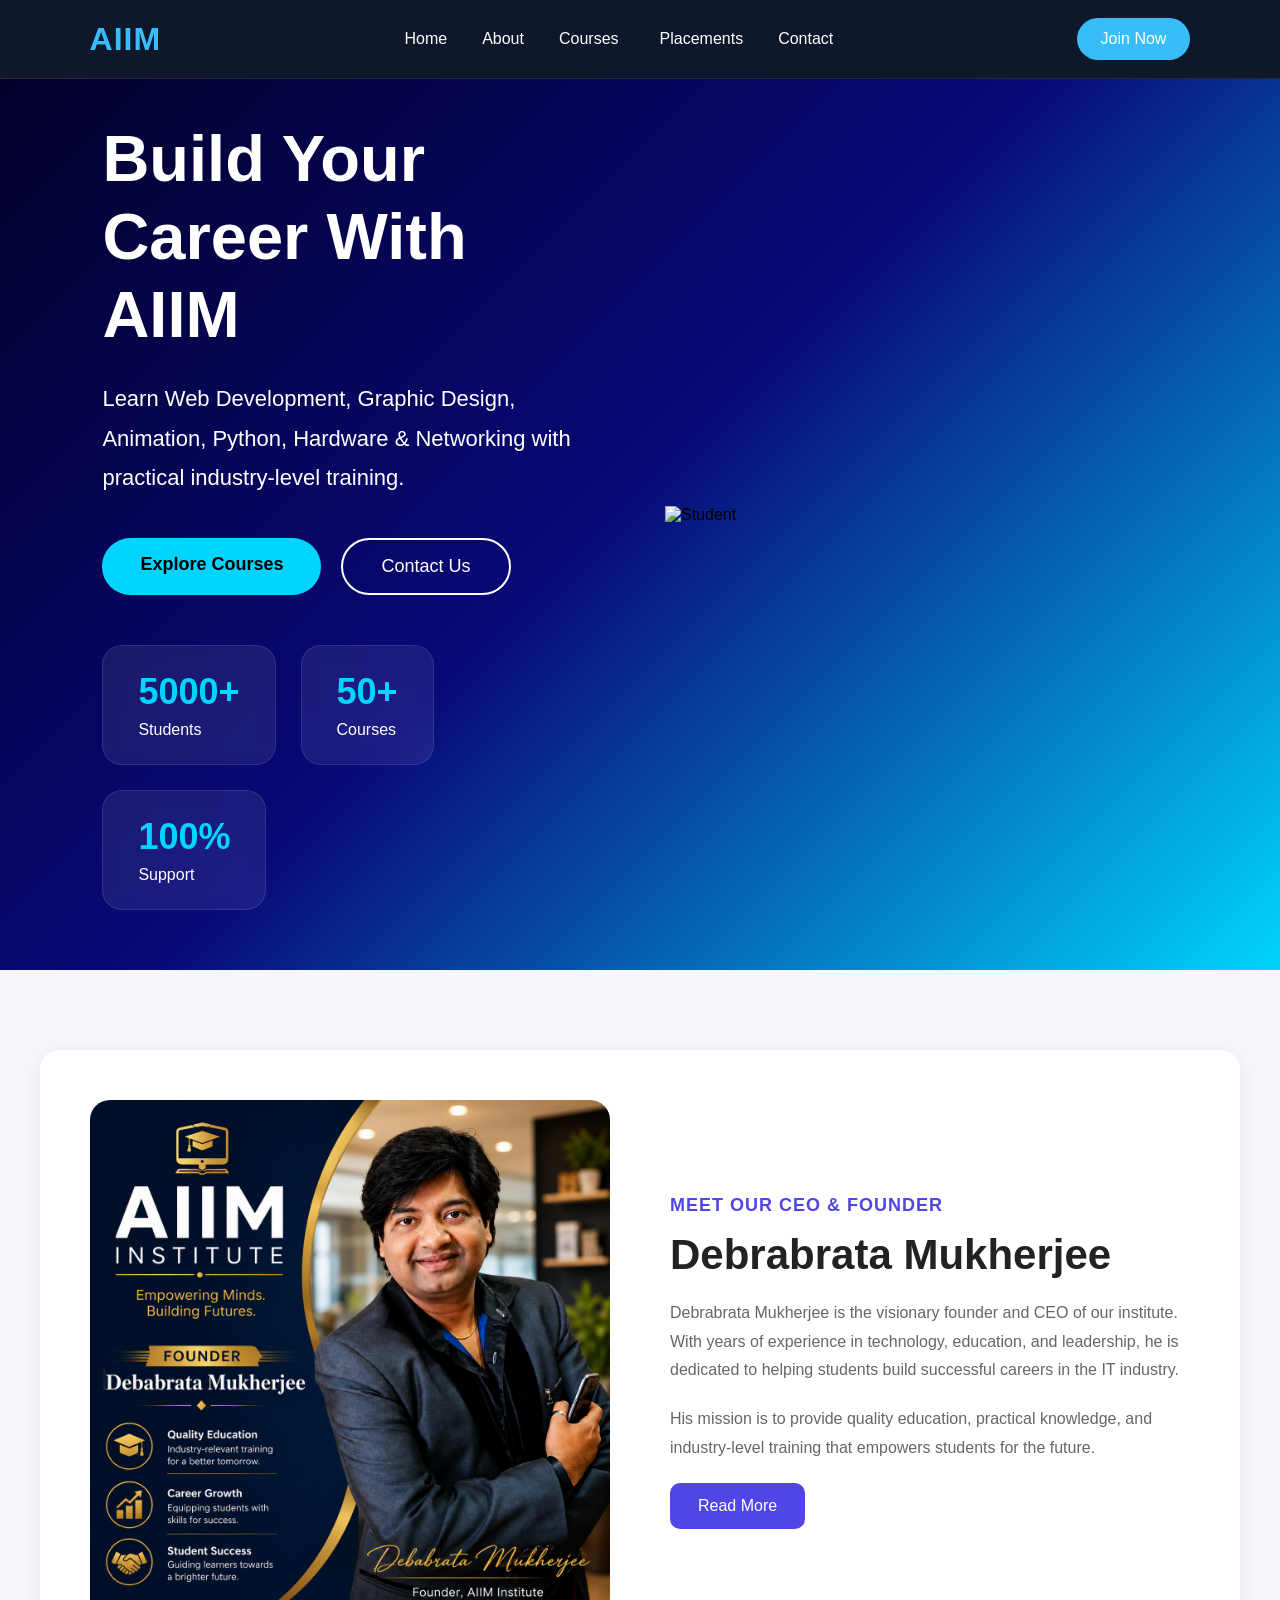
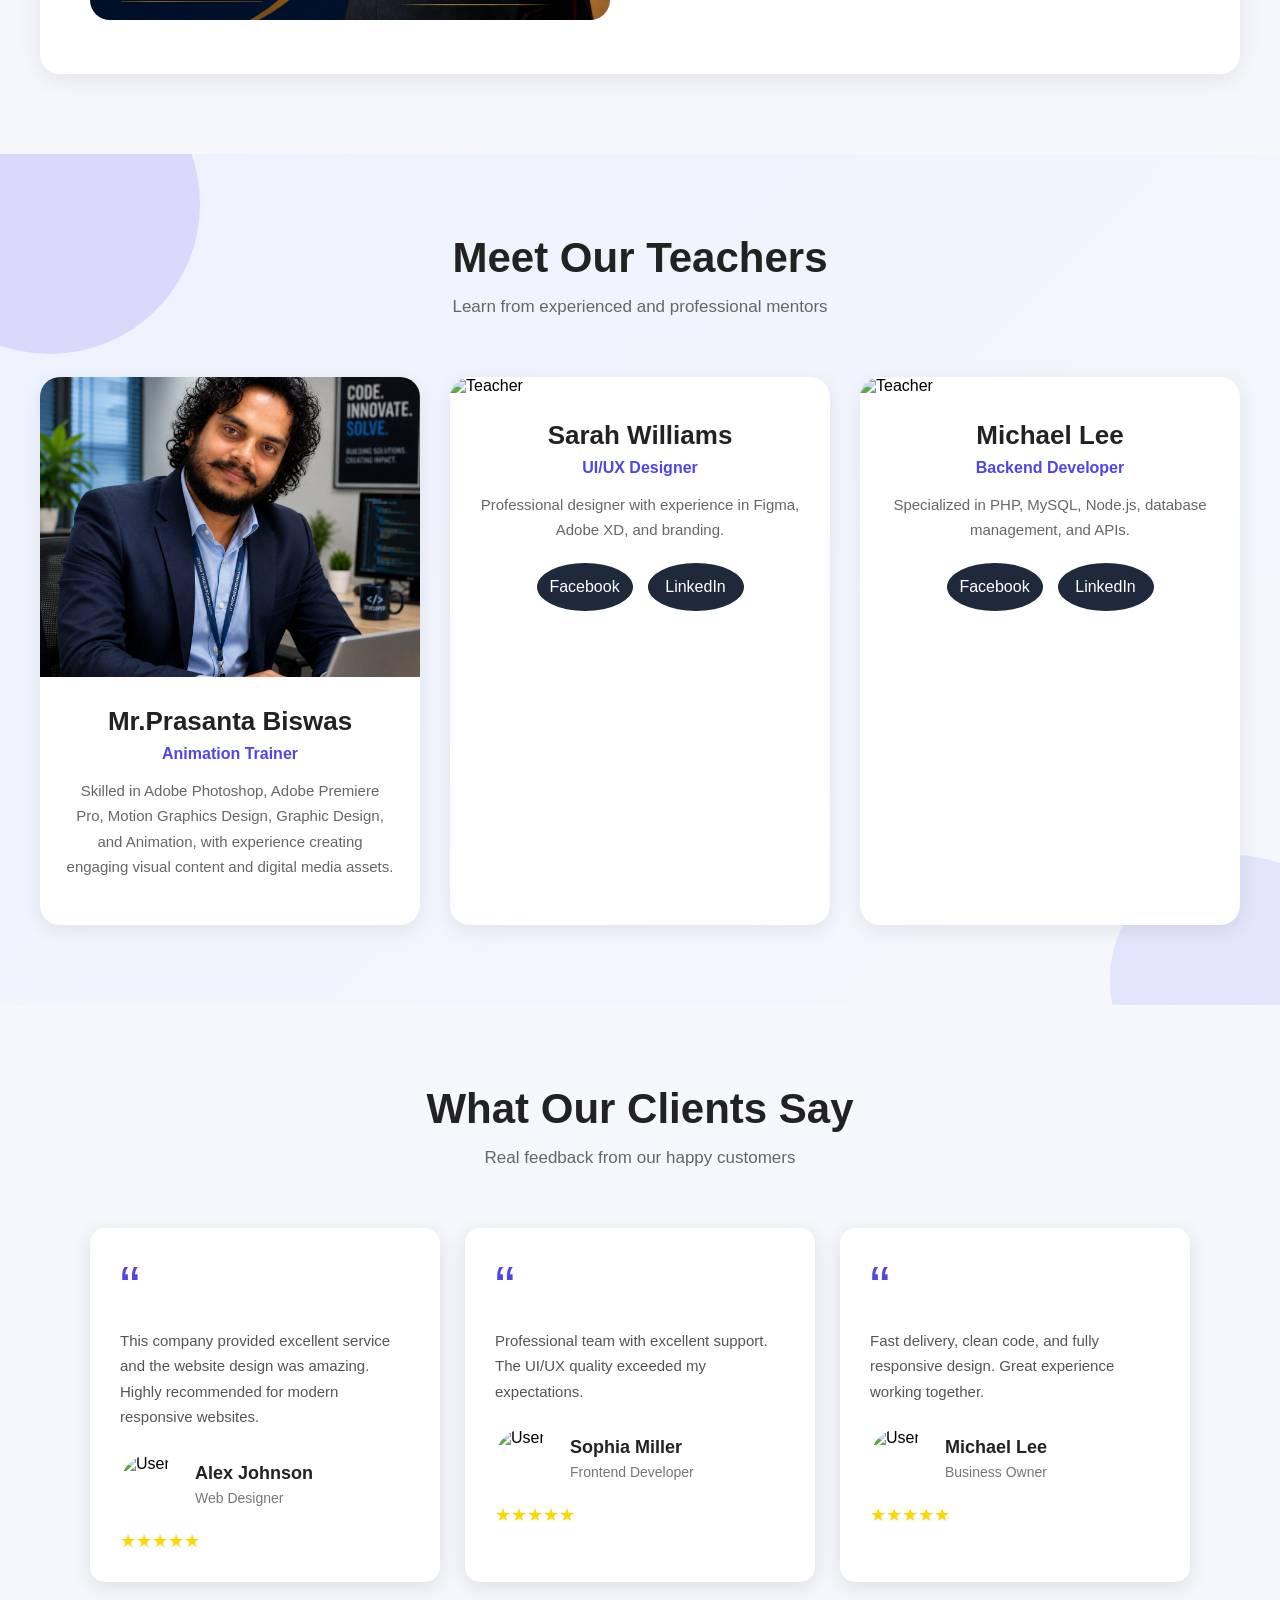
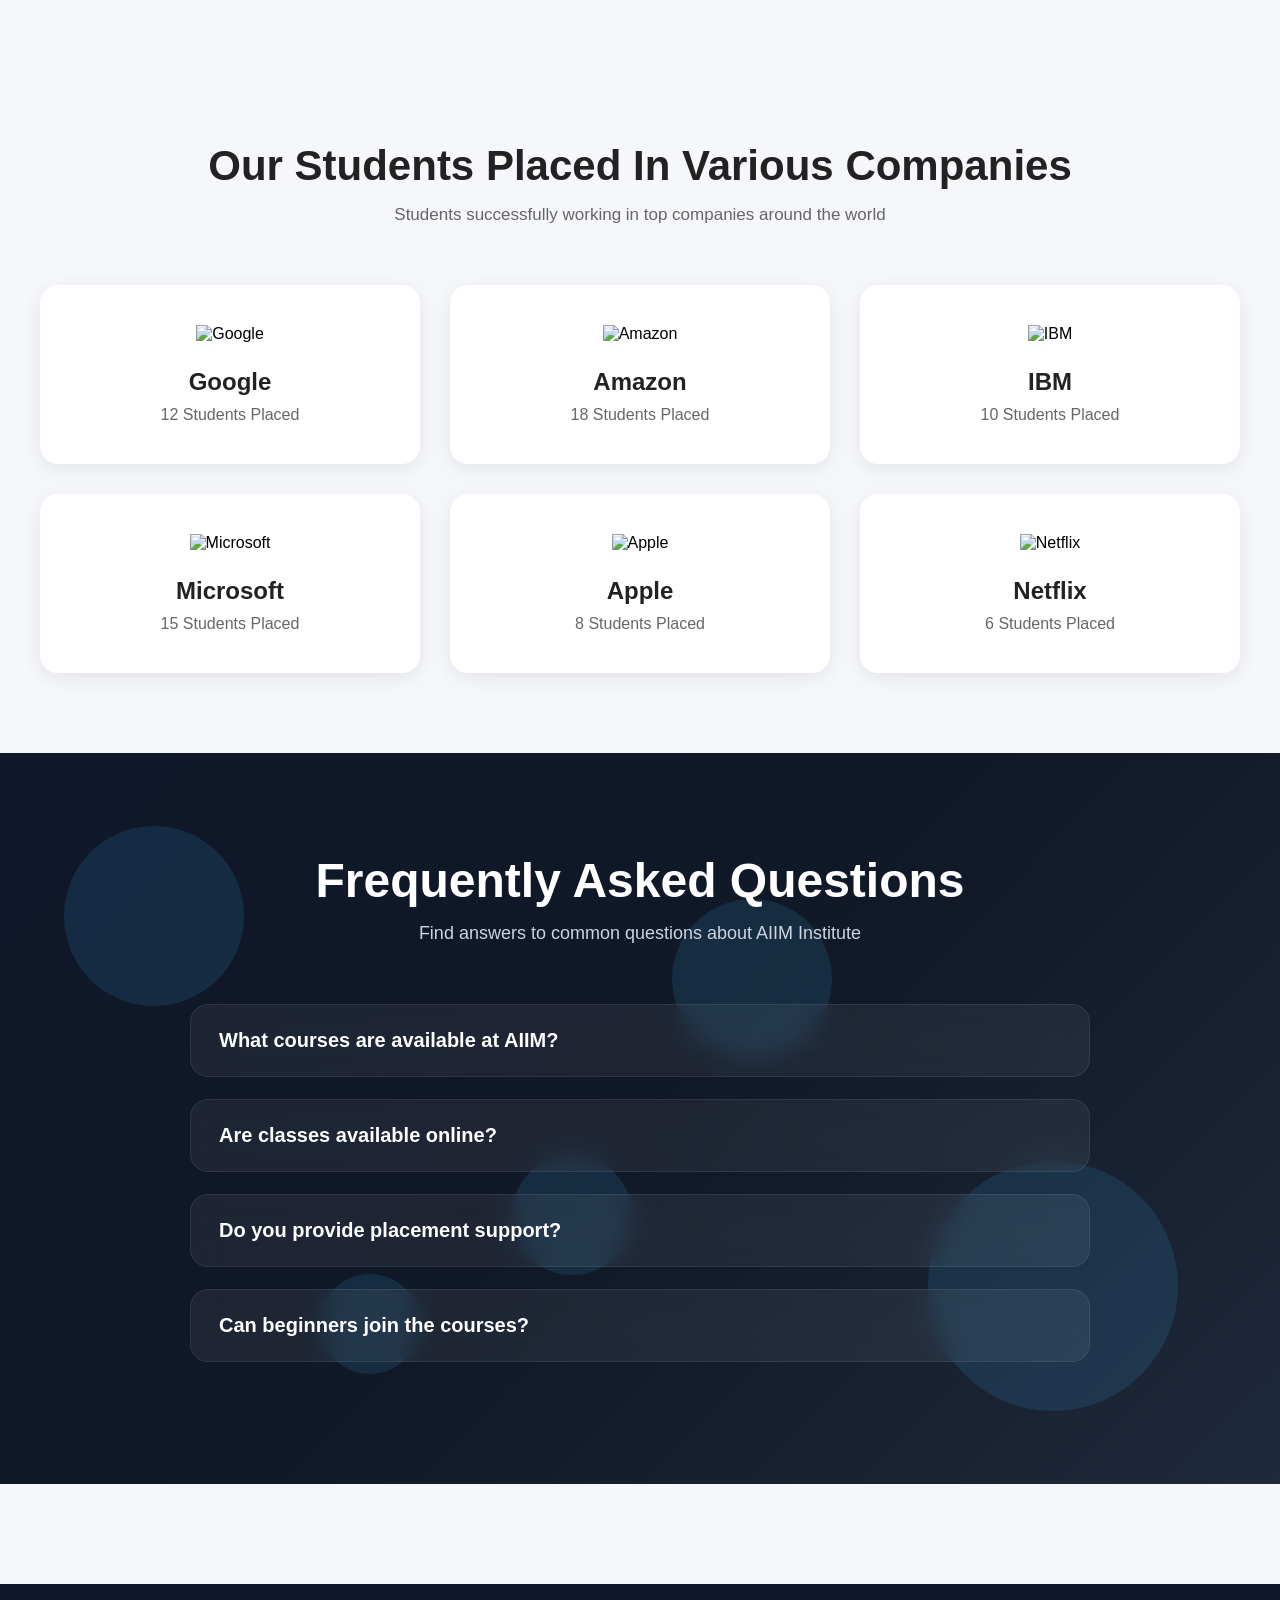
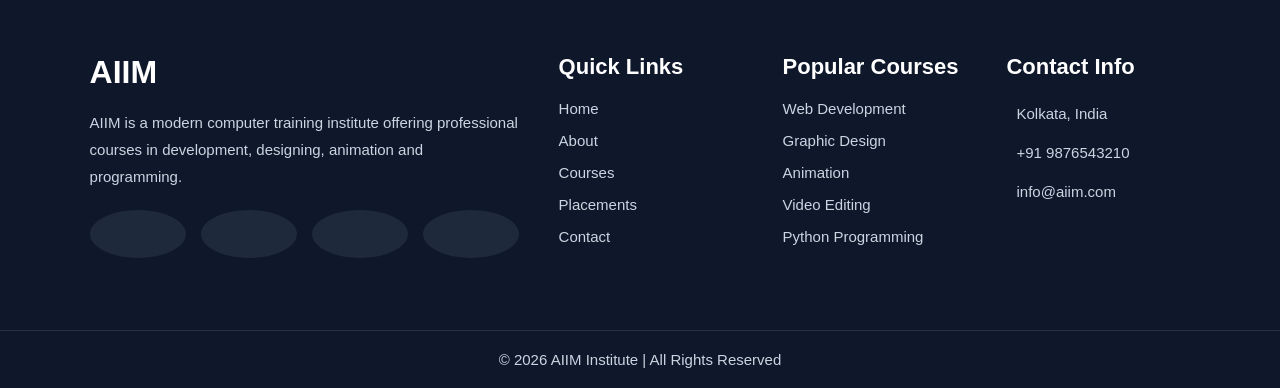
==== commit a83e01da: "Social Icons removed from prasanta sir" ====
--- a/index.html
+++ b/index.html
@@ -355,10 +355,10 @@
                 Skilled in Adobe Photoshop, Adobe Premiere Pro, Motion Graphics Design, Graphic Design, and Animation,
                 with experience creating engaging visual content and digital media assets. </p>
 
-              <div class="social-icons">
+              <!-- <div class="social-icons">
                 <a href="#">Profile</a>
 
-              </div>
+              </div> -->
             </div>
 
           </div>
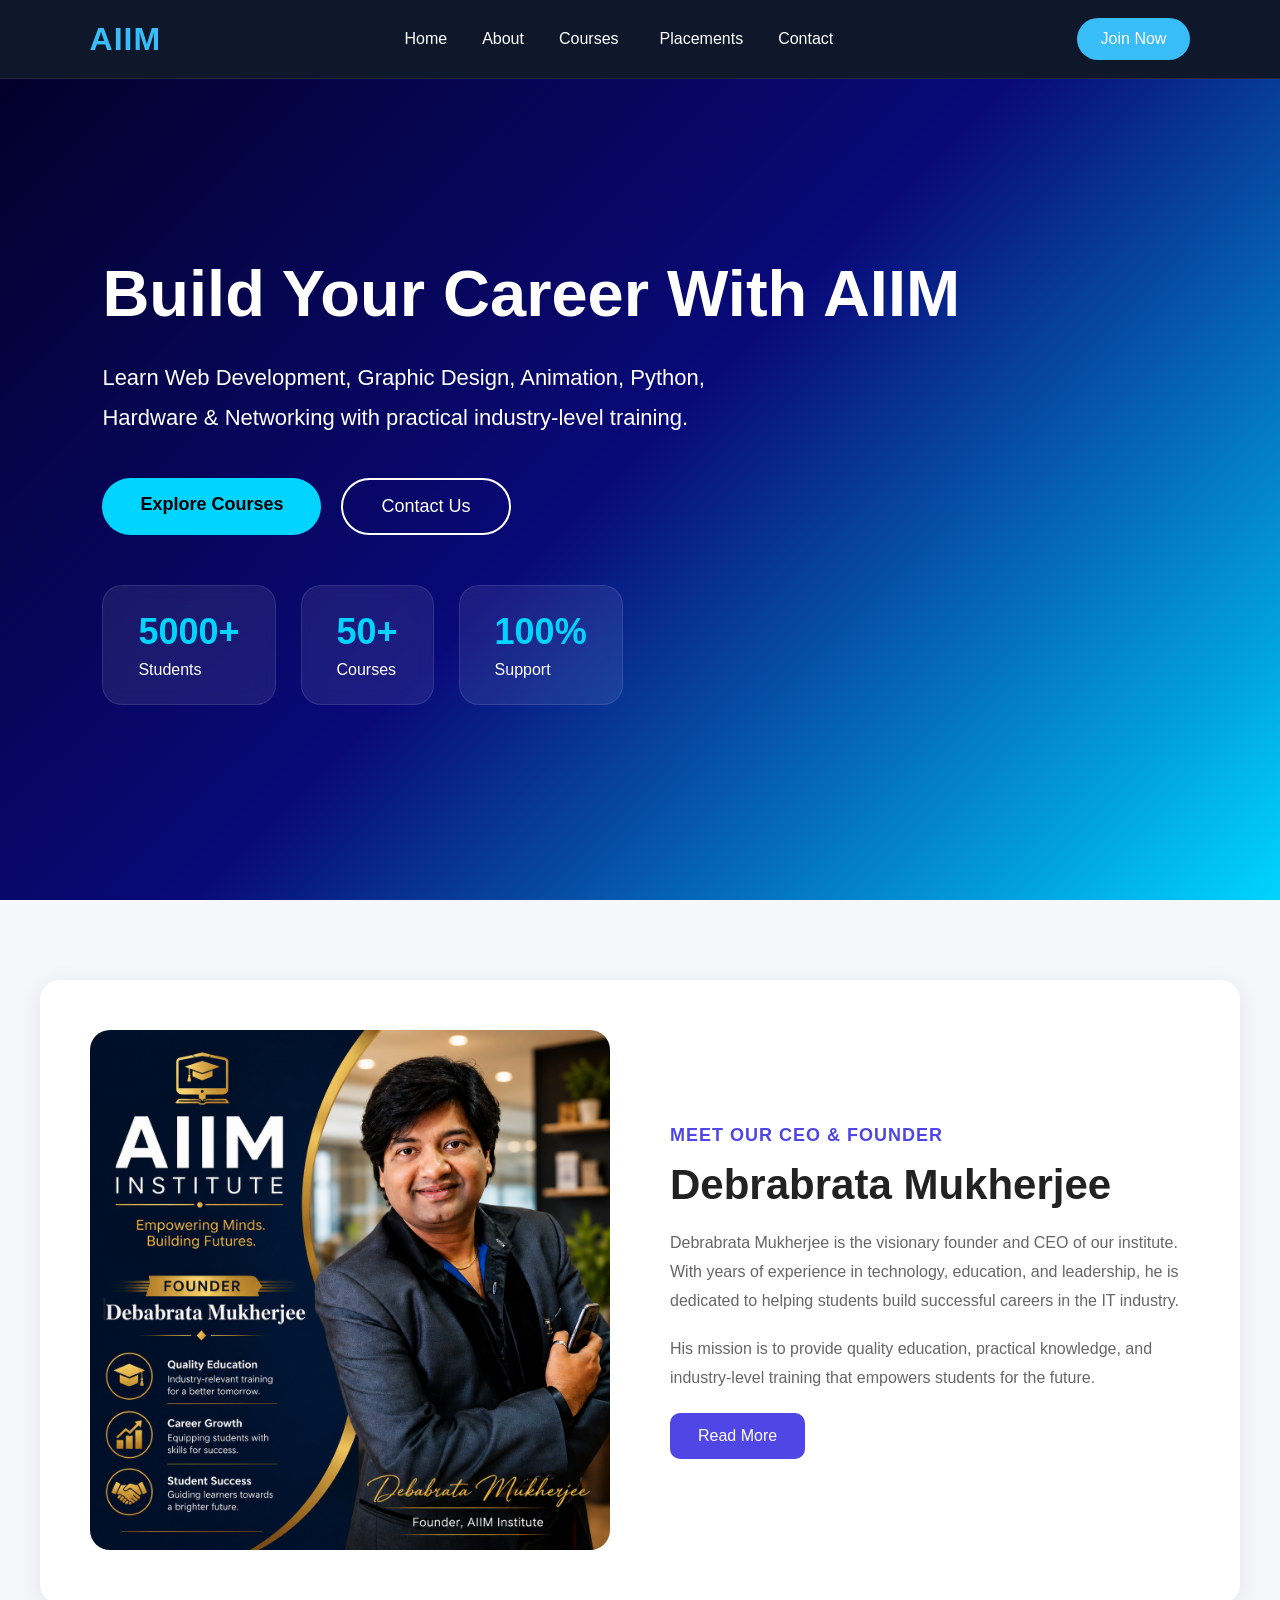
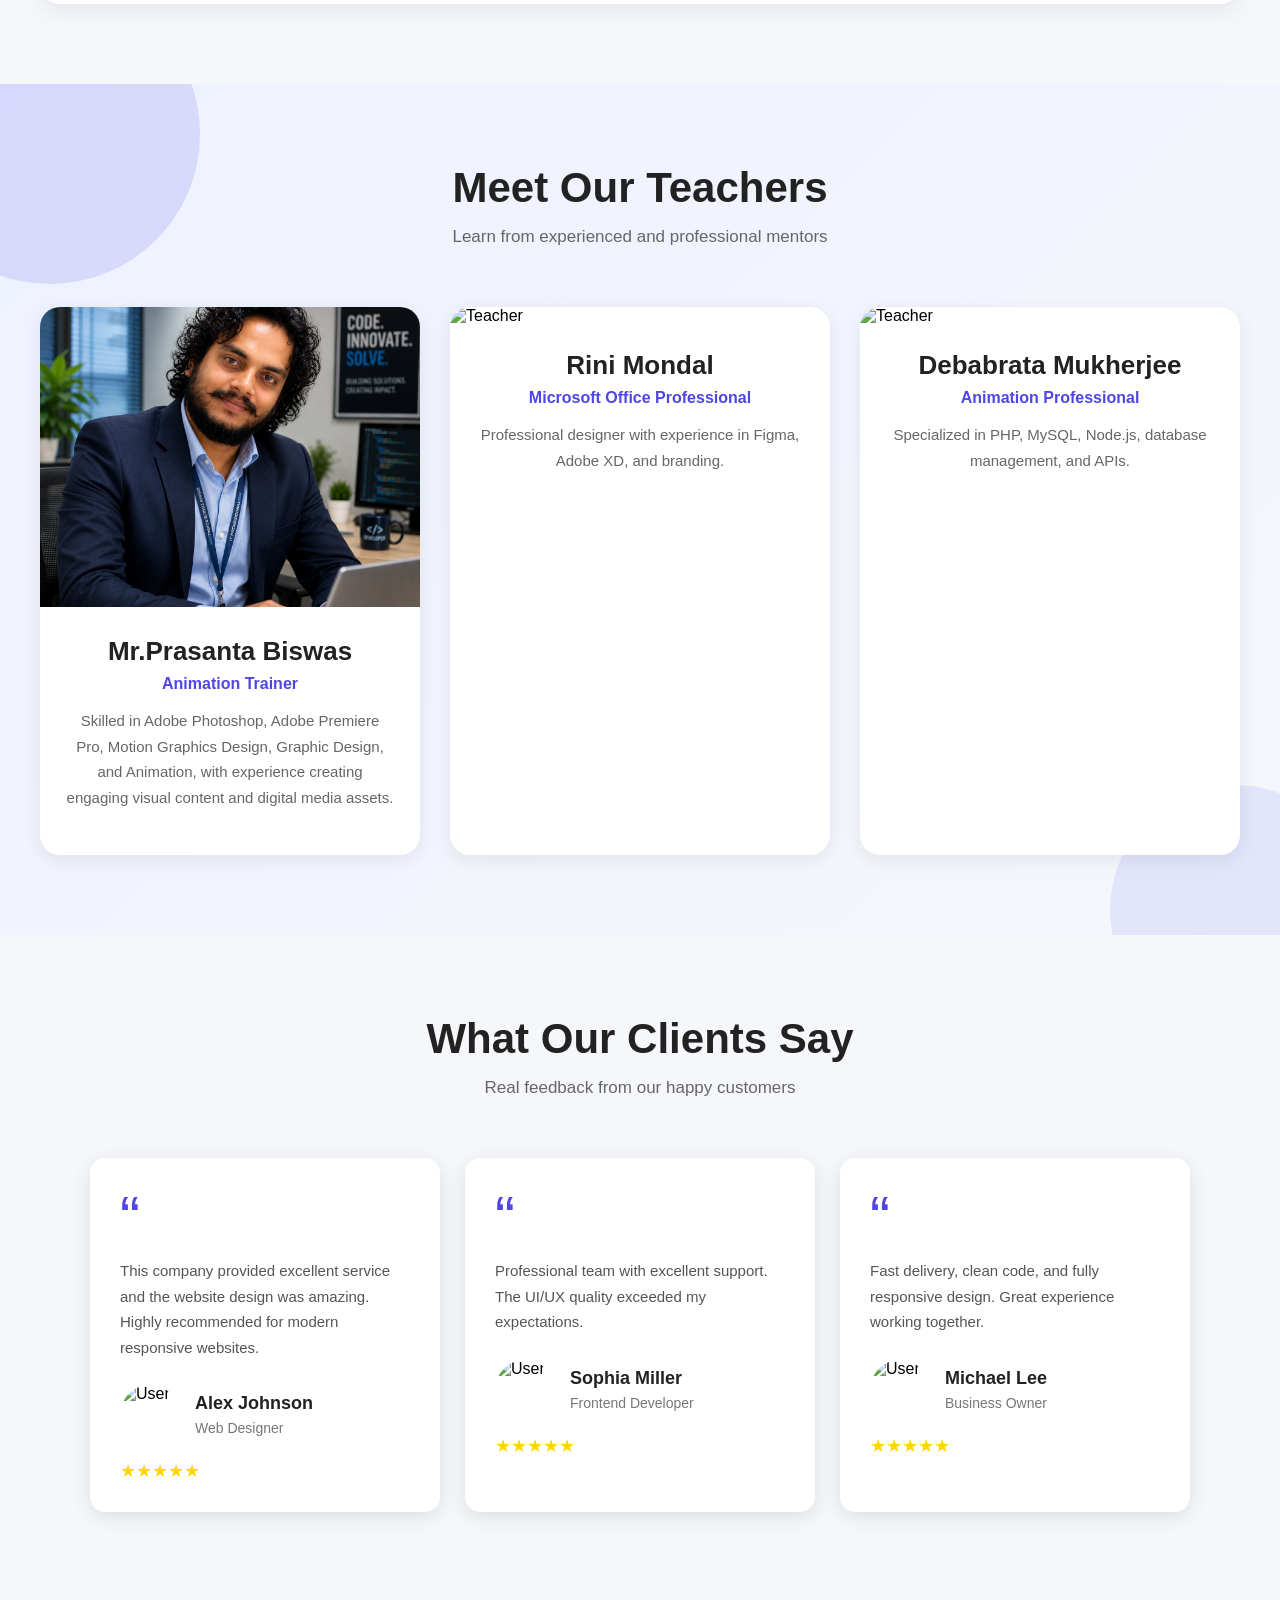
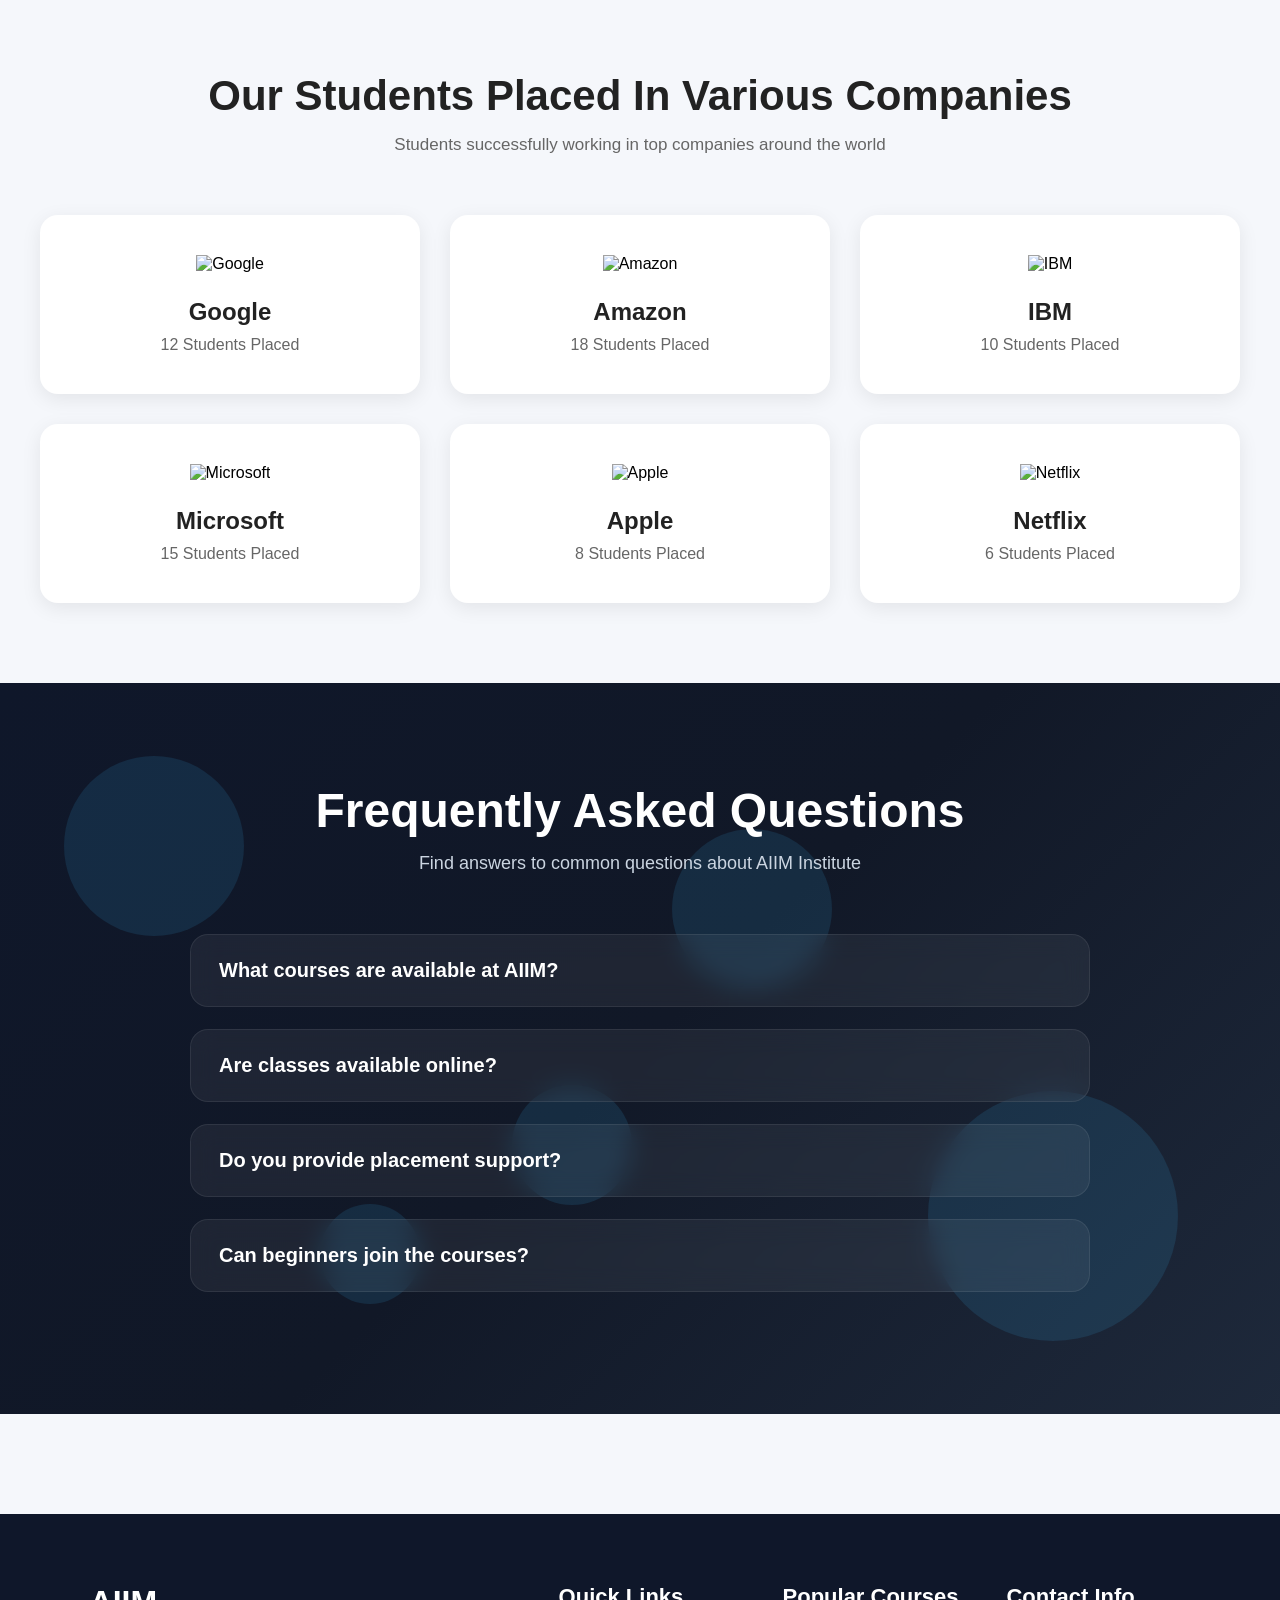
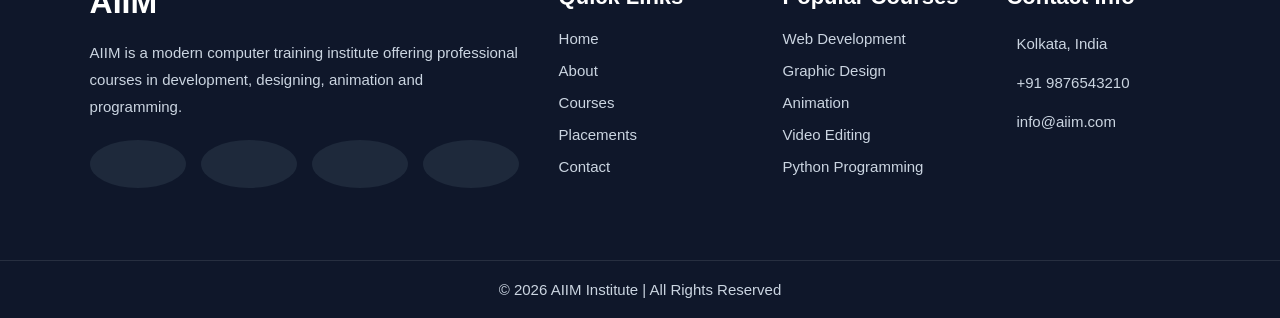
==== commit ffa3fcf7: "Hero Section Updated" ====
--- a/index.html
+++ b/index.html
@@ -58,9 +58,9 @@
               <h3>Development</h3>
 
               <a href="/Courses/web-development-course.html">Web Development</a>
-              <a href="#">Frontend Development</a>
-              <a href="#">Backend Development</a>
-              <a href="#">Full Stack Development</a>
+              <a href="#">Frontend Development (Upcomming)</a>
+              <a href="#">Backend Development (Upcomming)</a>
+              <a href="#">Full Stack Development (Upcomming)</a>
 
             </div>
 
@@ -82,9 +82,9 @@
               <h3>Programming</h3>
 
               <a href="/Courses/python.html">Python</a>
-              <a href="#">Java</a>
-              <a href="#">Data Science</a>
-              <a href="#">DSA</a>
+              <a href="#">Java (Upcomming)</a>
+              <a href="#">Data Science (Upcomming)</a>
+              <a href="#">DSA (Upcomming)</a>
 
             </div>
 
@@ -267,11 +267,11 @@
       </div>
 
       <!-- Right Image -->
-      <div class="hero-image">
+      <!-- <div class="hero-image">
 
         <img src="https://cdn-icons-png.flaticon.com/512/3135/3135715.png" alt="Student">
 
-      </div>
+      </div> -->
 
     </div>
 
@@ -354,11 +354,6 @@
               <p>
                 Skilled in Adobe Photoshop, Adobe Premiere Pro, Motion Graphics Design, Graphic Design, and Animation,
                 with experience creating engaging visual content and digital media assets. </p>
-
-              <!-- <div class="social-icons">
-                <a href="#">Profile</a>
-
-              </div> -->
             </div>
 
           </div>
@@ -371,17 +366,12 @@
             </div>
 
             <div class="teacher-content">
-              <h3>Sarah Williams</h3>
-              <span>UI/UX Designer</span>
+              <h3>Rini Mondal</h3>
+              <span>Microsoft Office Professional</span>
 
               <p>
                 Professional designer with experience in Figma, Adobe XD, and branding.
               </p>
-
-              <div class="social-icons">
-                <a href="#">Facebook</a>
-                <a href="#">LinkedIn</a>
-              </div>
             </div>
 
           </div>
@@ -394,17 +384,12 @@
             </div>
 
             <div class="teacher-content">
-              <h3>Michael Lee</h3>
-              <span>Backend Developer</span>
+              <h3>Debabrata Mukherjee</h3>
+              <span>Animation Professional</span>
 
               <p>
                 Specialized in PHP, MySQL, Node.js, database management, and APIs.
               </p>
-
-              <div class="social-icons">
-                <a href="#">Facebook</a>
-                <a href="#">LinkedIn</a>
-              </div>
             </div>
           </div>
         </div>
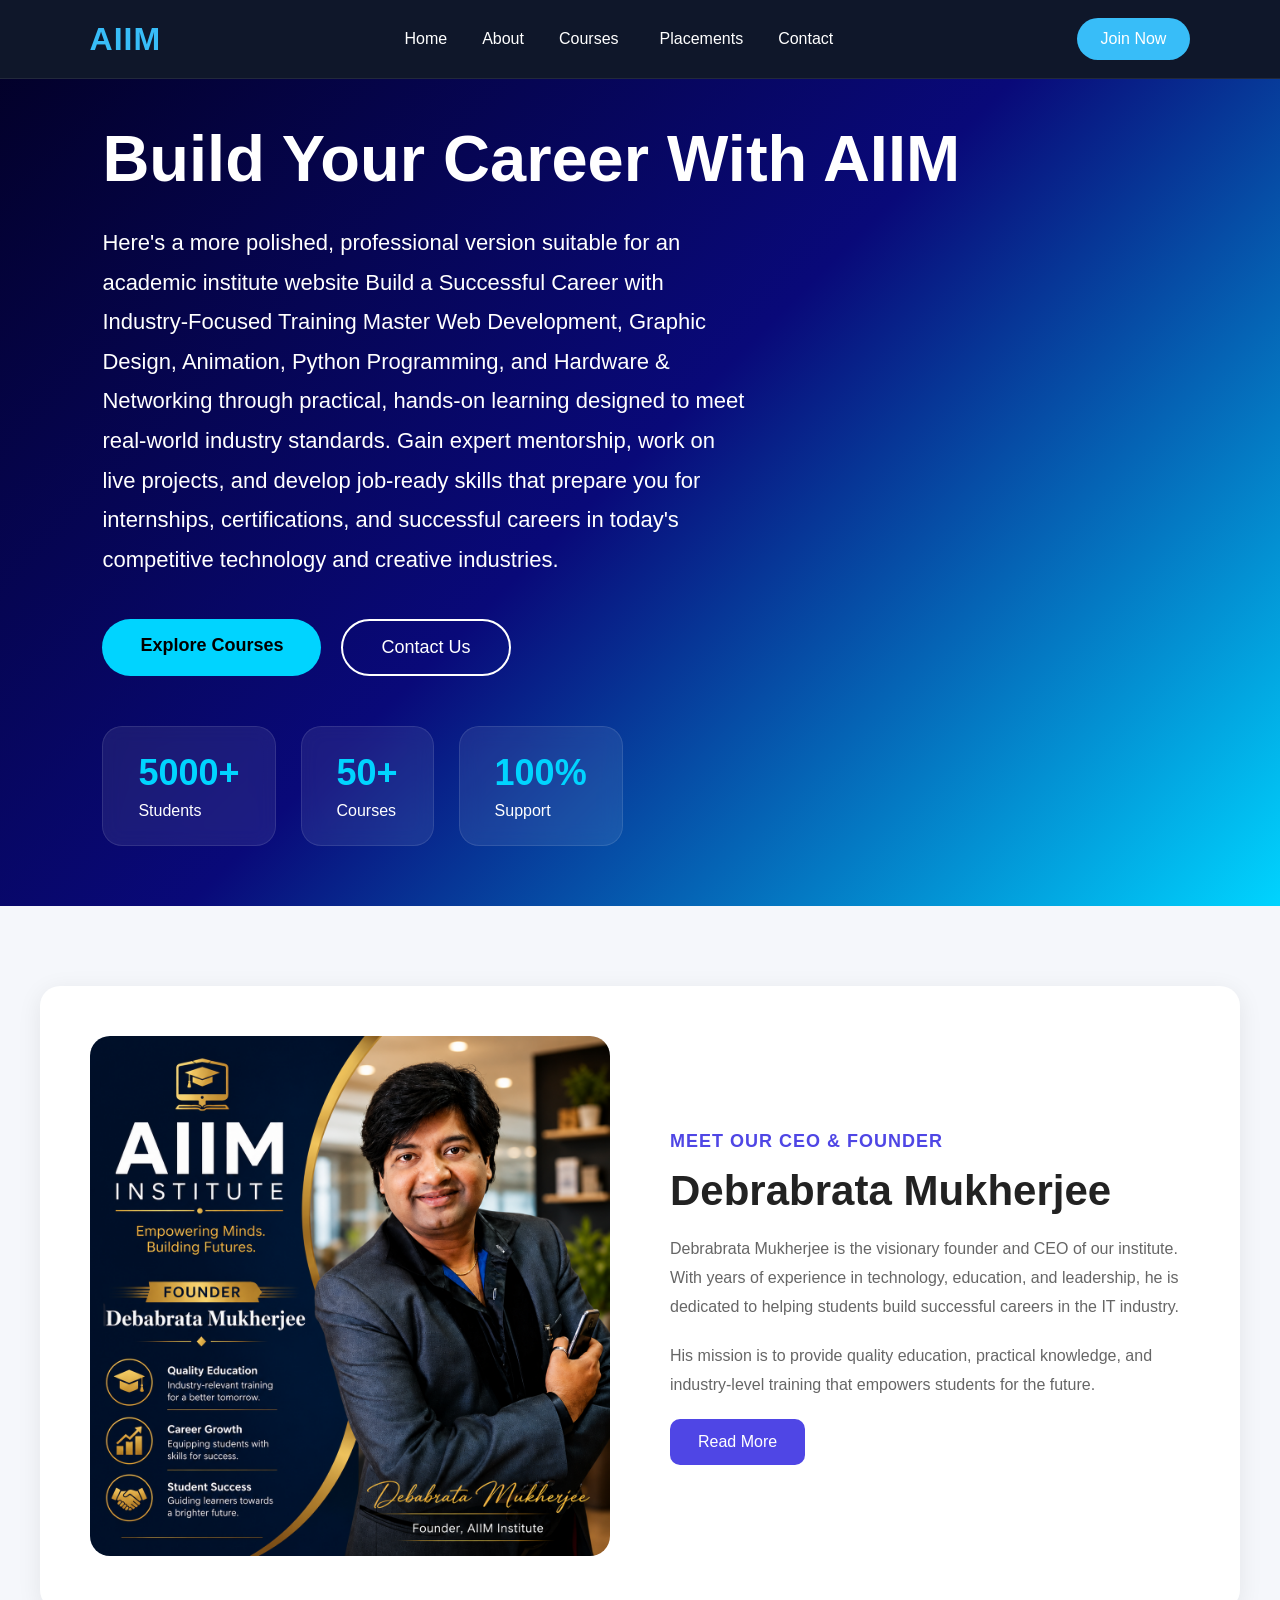
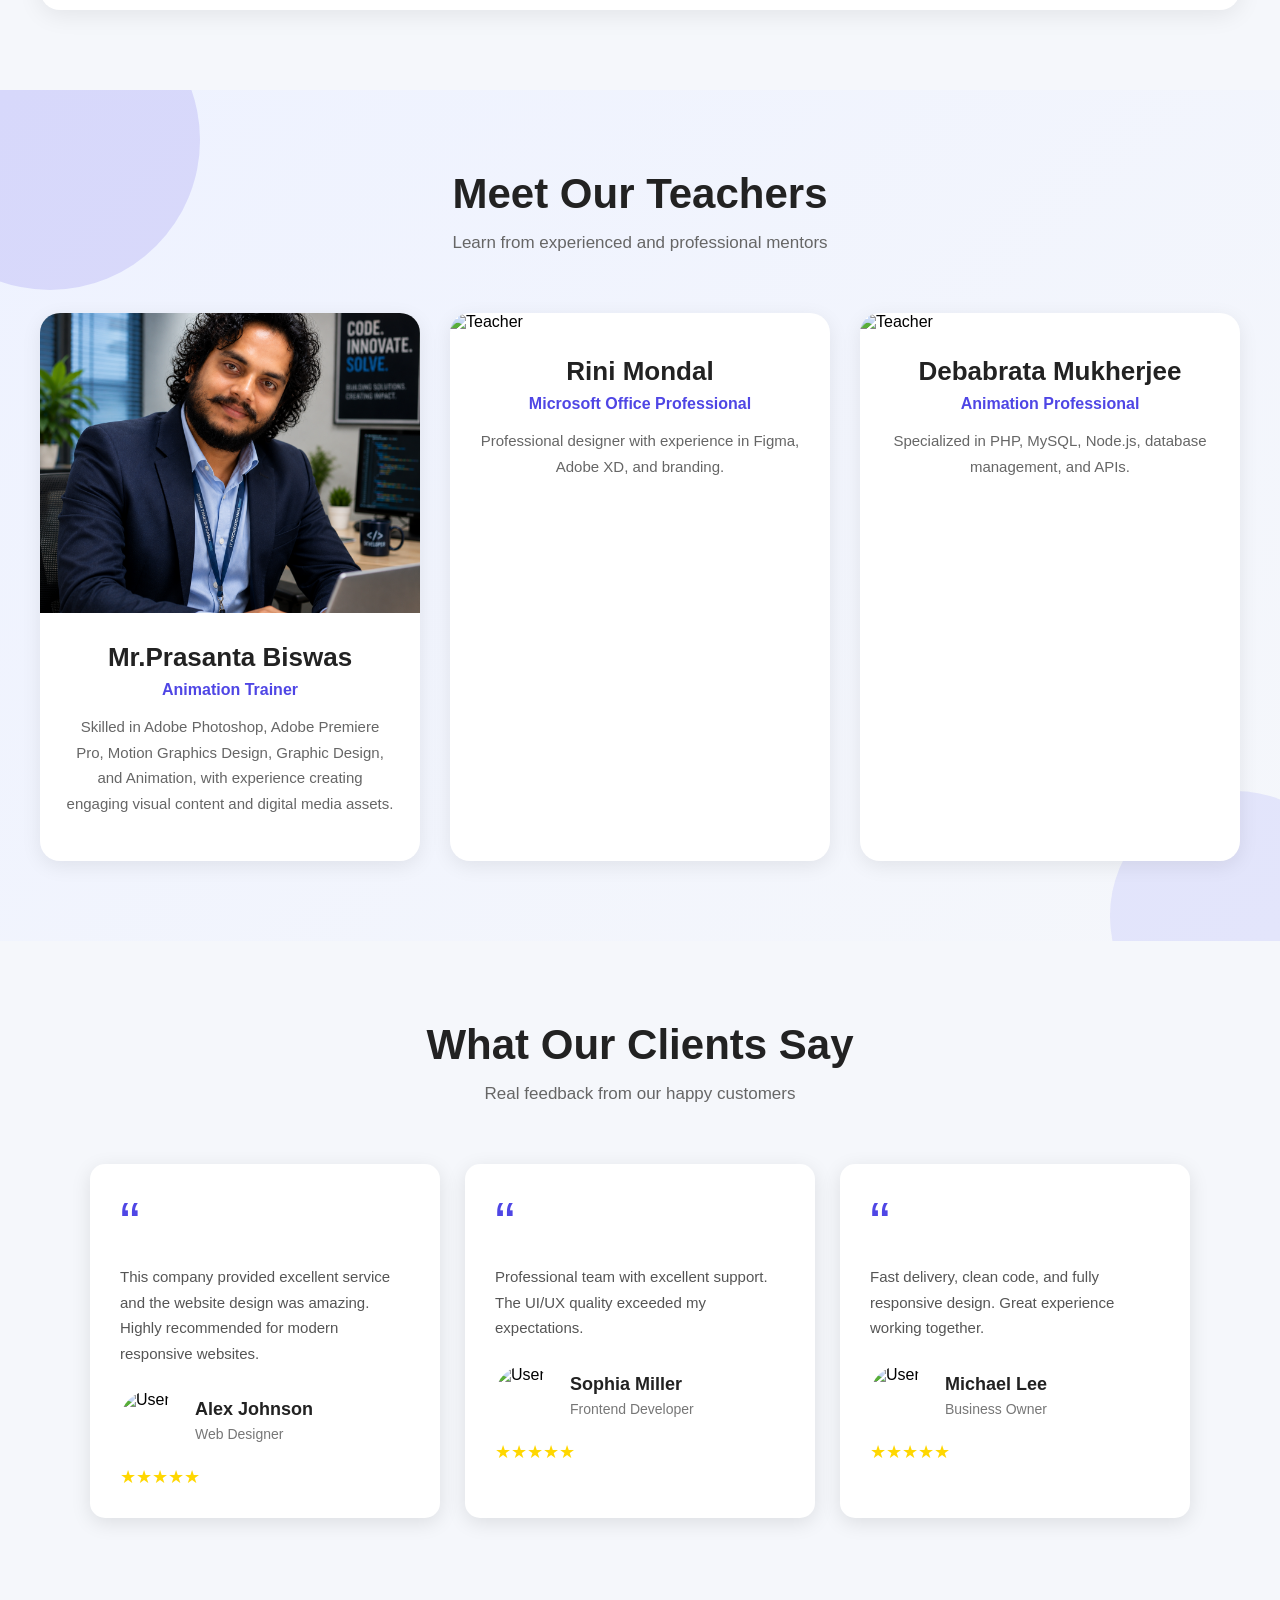
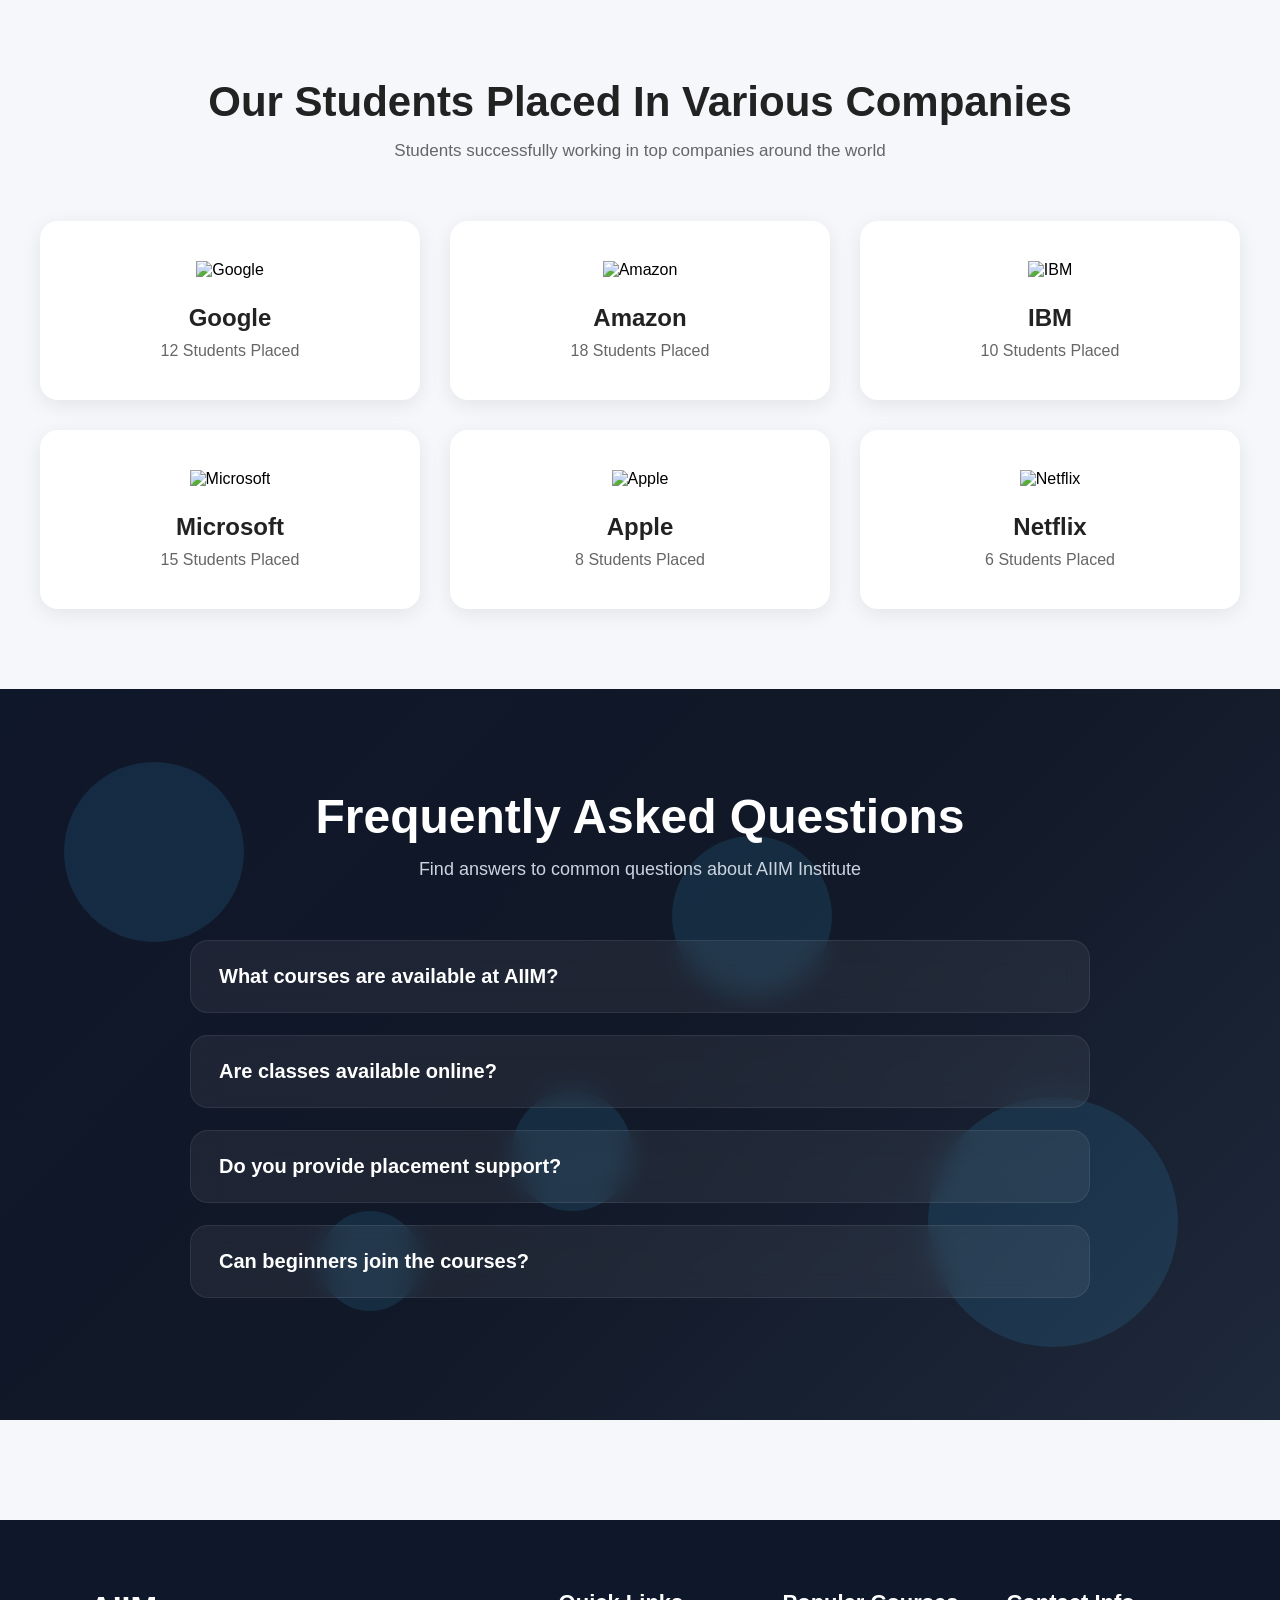
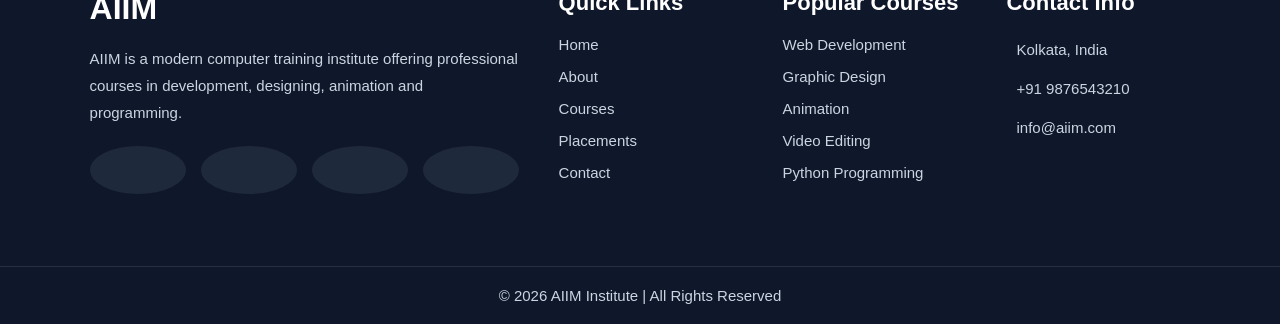
==== commit 5ab3b264: "Hero content  Updated" ====
--- a/index.html
+++ b/index.html
@@ -220,9 +220,13 @@
         </h1>
 
         <p>
-          Learn Web Development, Graphic Design,
-          Animation, Python, Hardware & Networking
-          with practical industry-level training.
+          Here's a more polished, professional version suitable for an academic institute website
+          Build a Successful Career with Industry-Focused Training
+          Master Web Development, Graphic Design, Animation, Python Programming, and Hardware & Networking through
+          practical, hands-on learning designed to meet real-world industry standards.
+          Gain expert mentorship, work on live projects, and develop job-ready skills that prepare you for
+          internships, certifications, and successful careers in today's competitive technology and creative industries.
+
         </p>
 
         <!-- Buttons -->
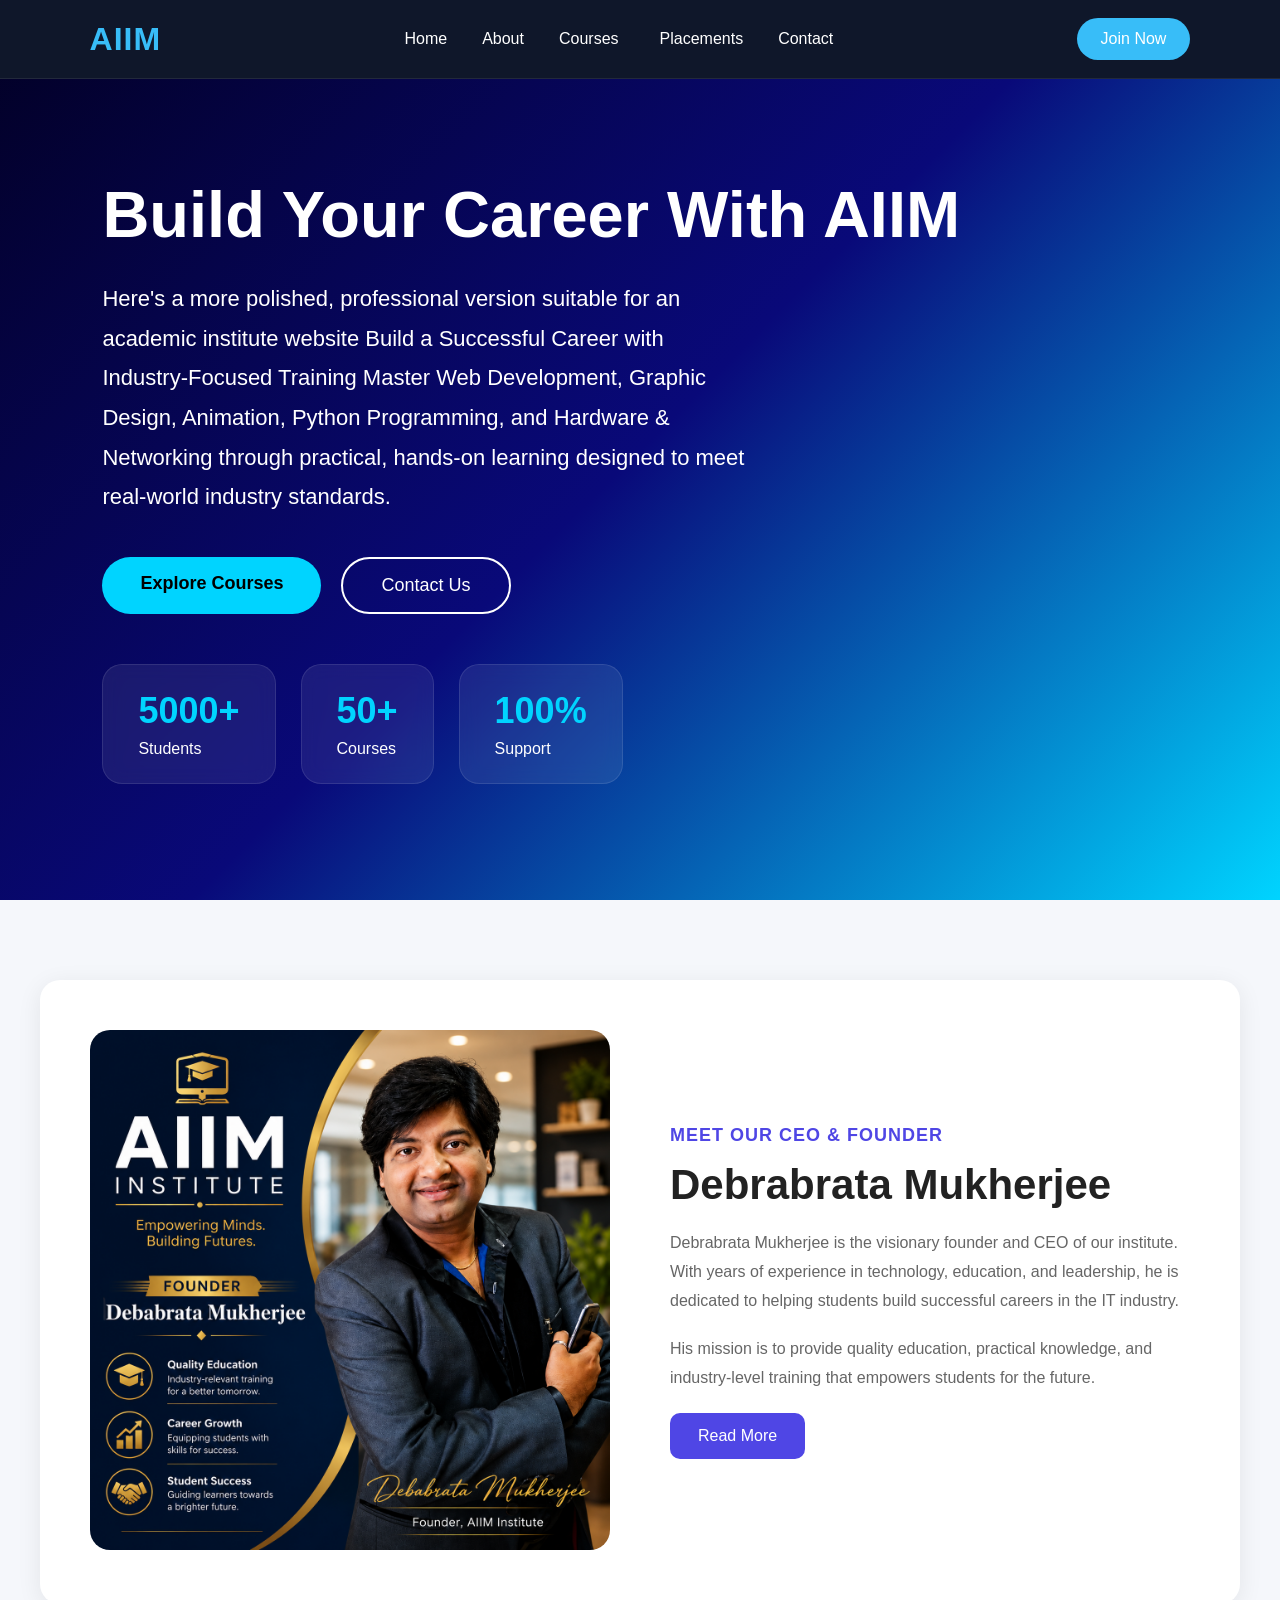
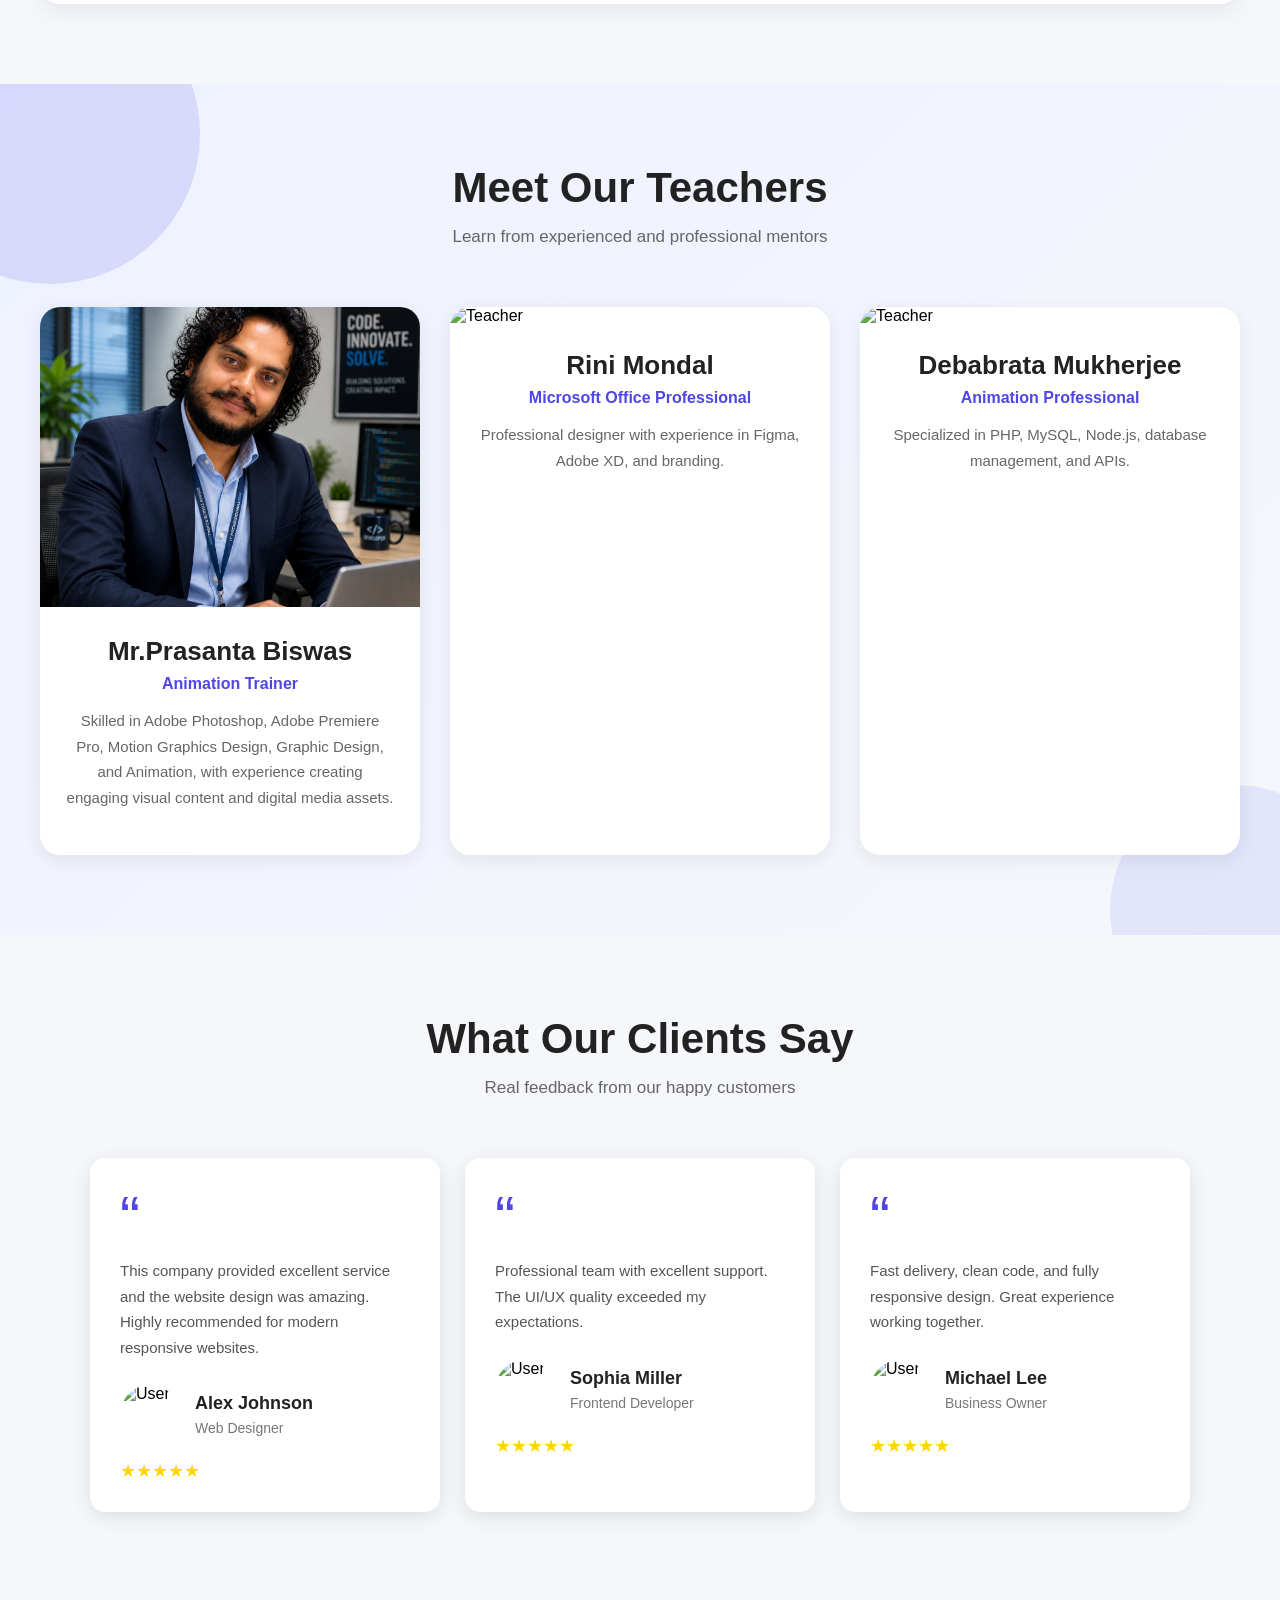
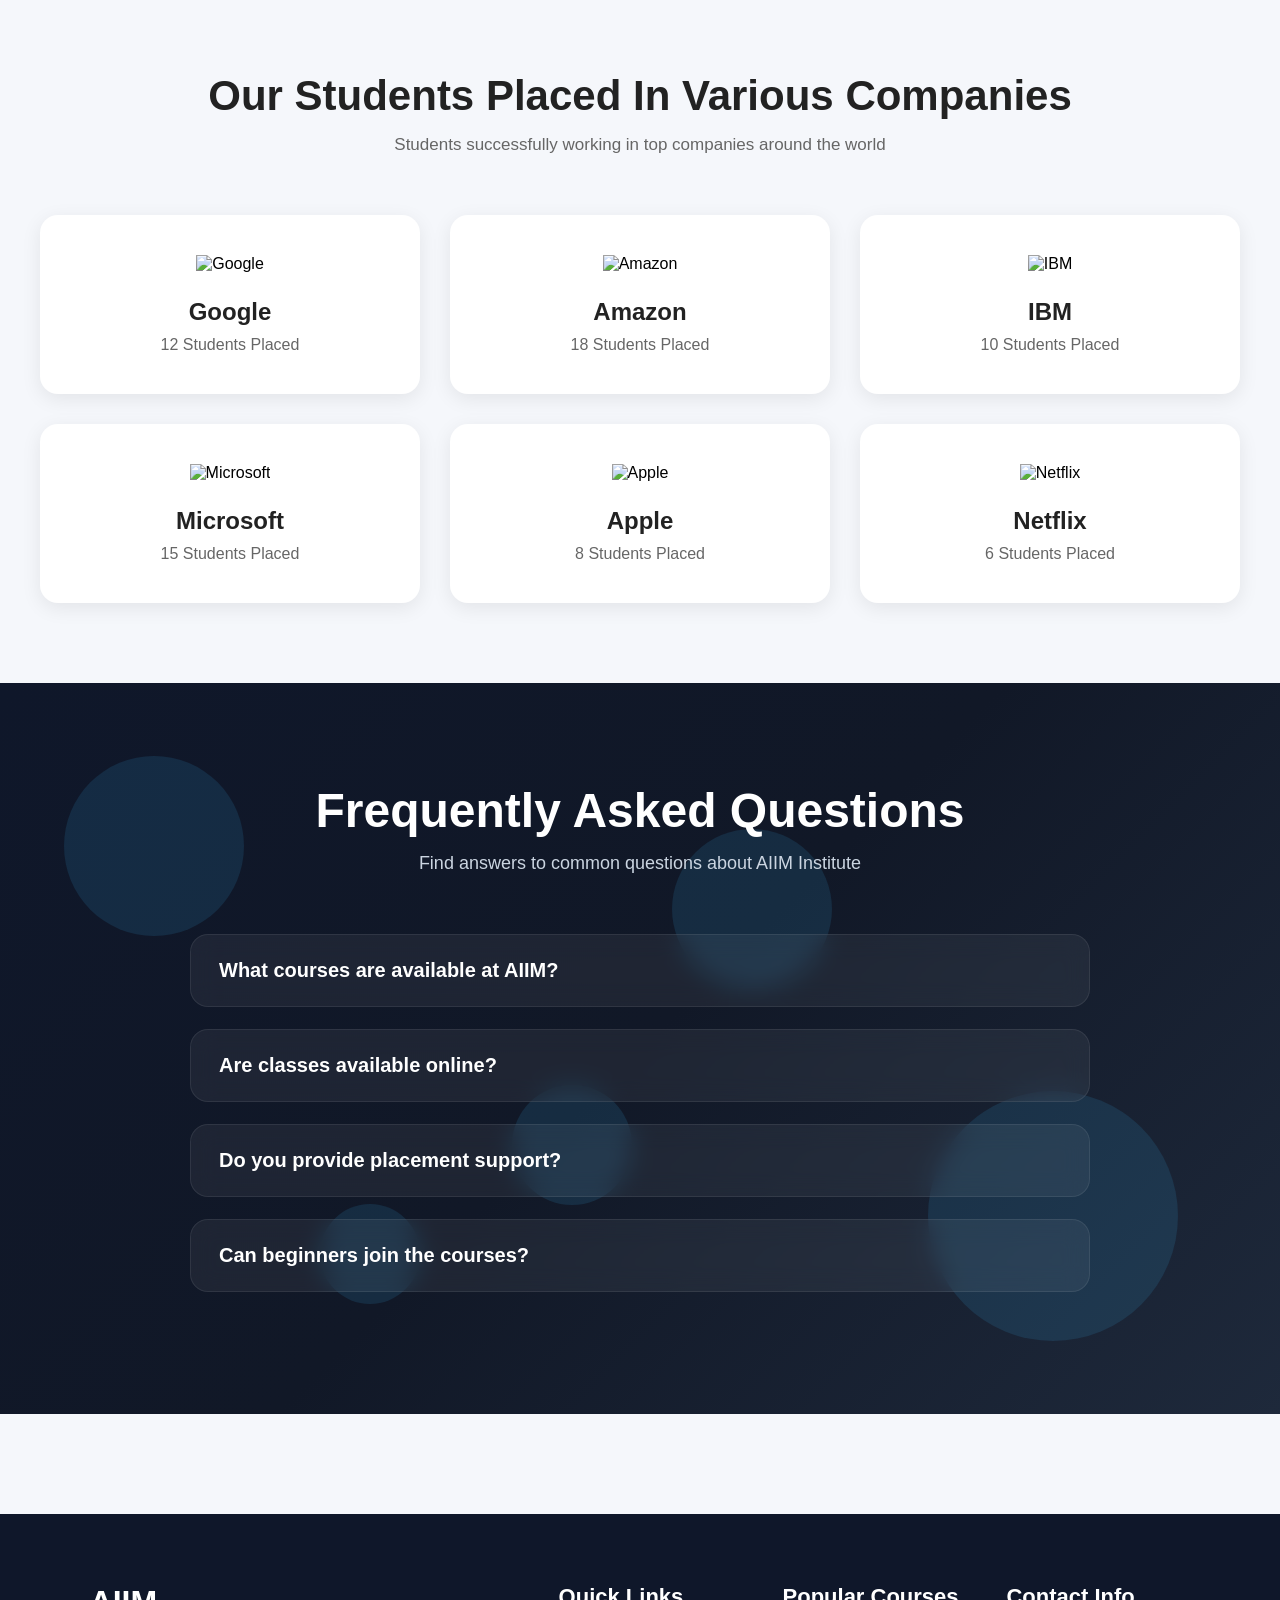
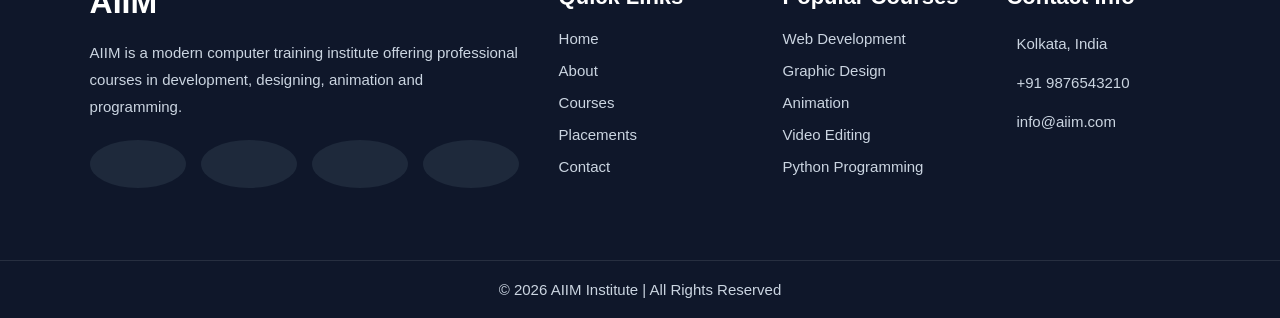
==== commit b4528553: "Hero content  Updated" ====
--- a/index.html
+++ b/index.html
@@ -224,8 +224,7 @@
           Build a Successful Career with Industry-Focused Training
           Master Web Development, Graphic Design, Animation, Python Programming, and Hardware & Networking through
           practical, hands-on learning designed to meet real-world industry standards.
-          Gain expert mentorship, work on live projects, and develop job-ready skills that prepare you for
-          internships, certifications, and successful careers in today's competitive technology and creative industries.
+          
 
         </p>
 
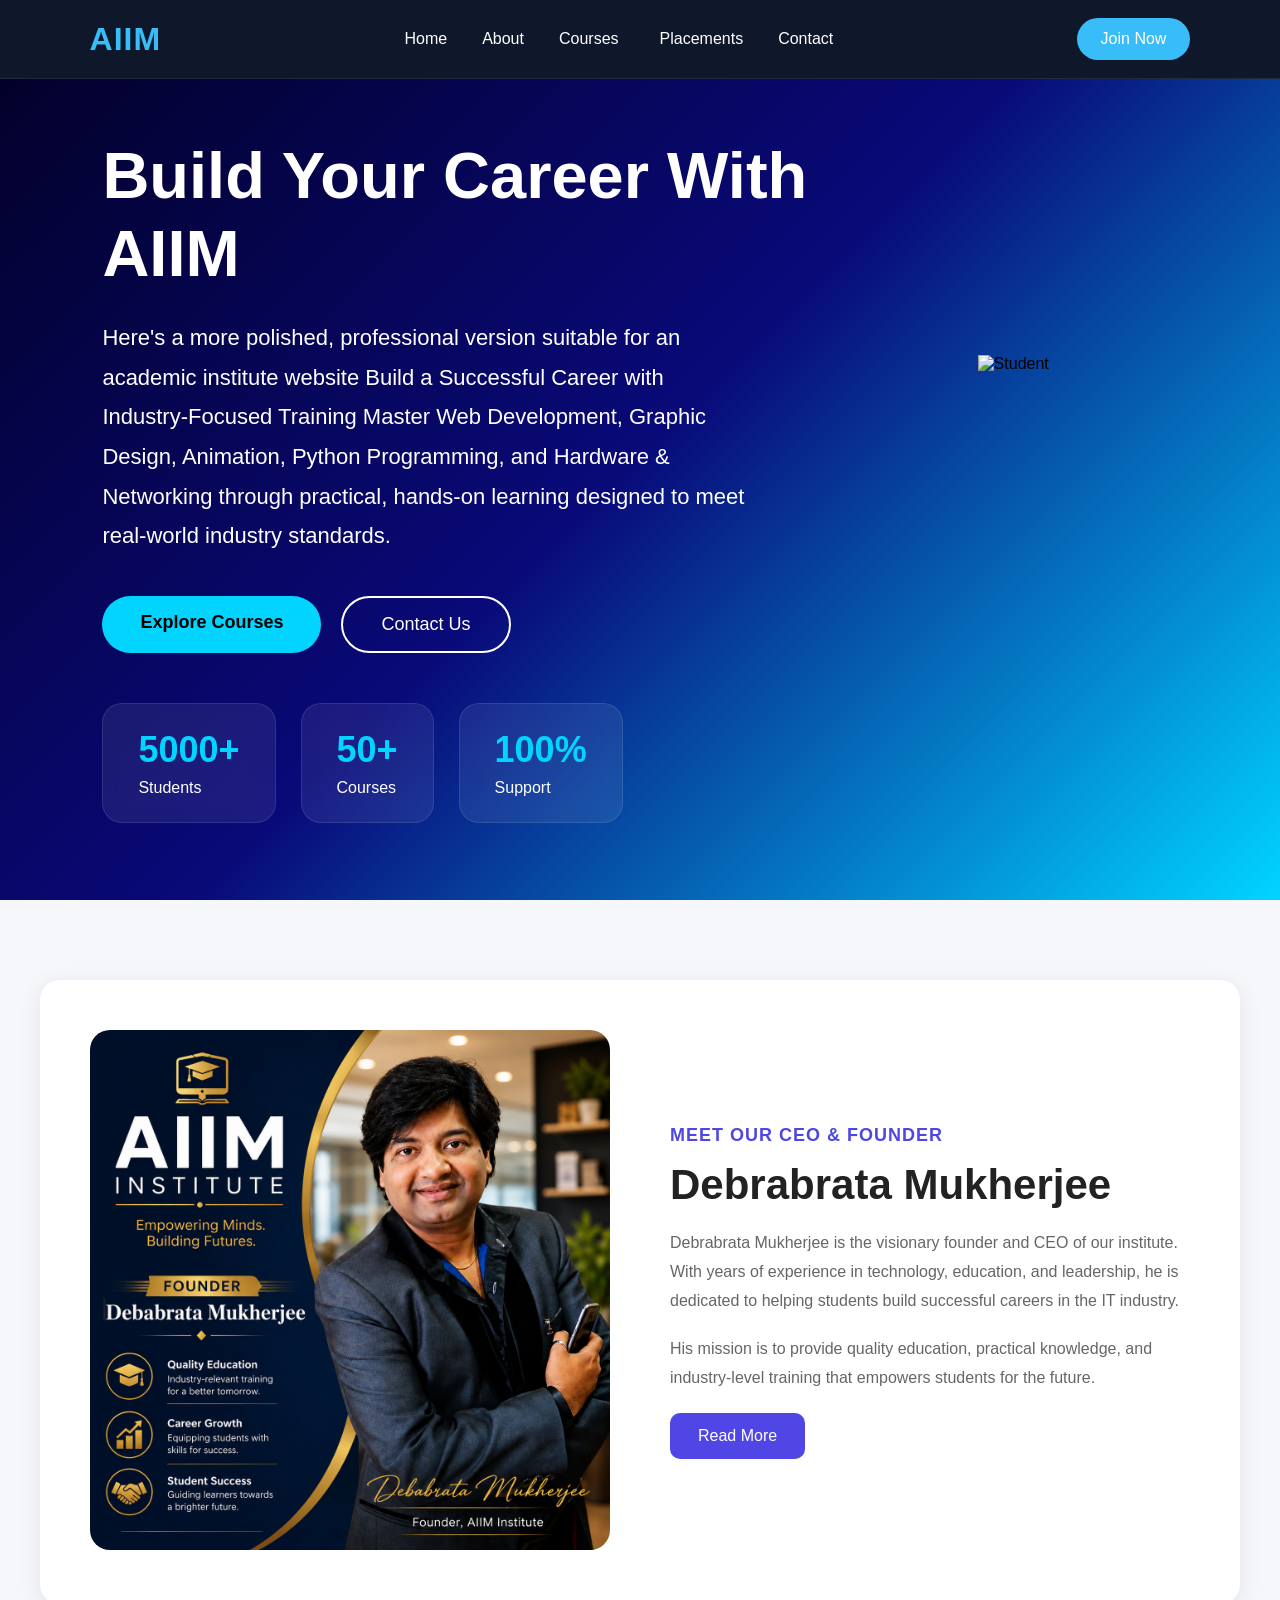
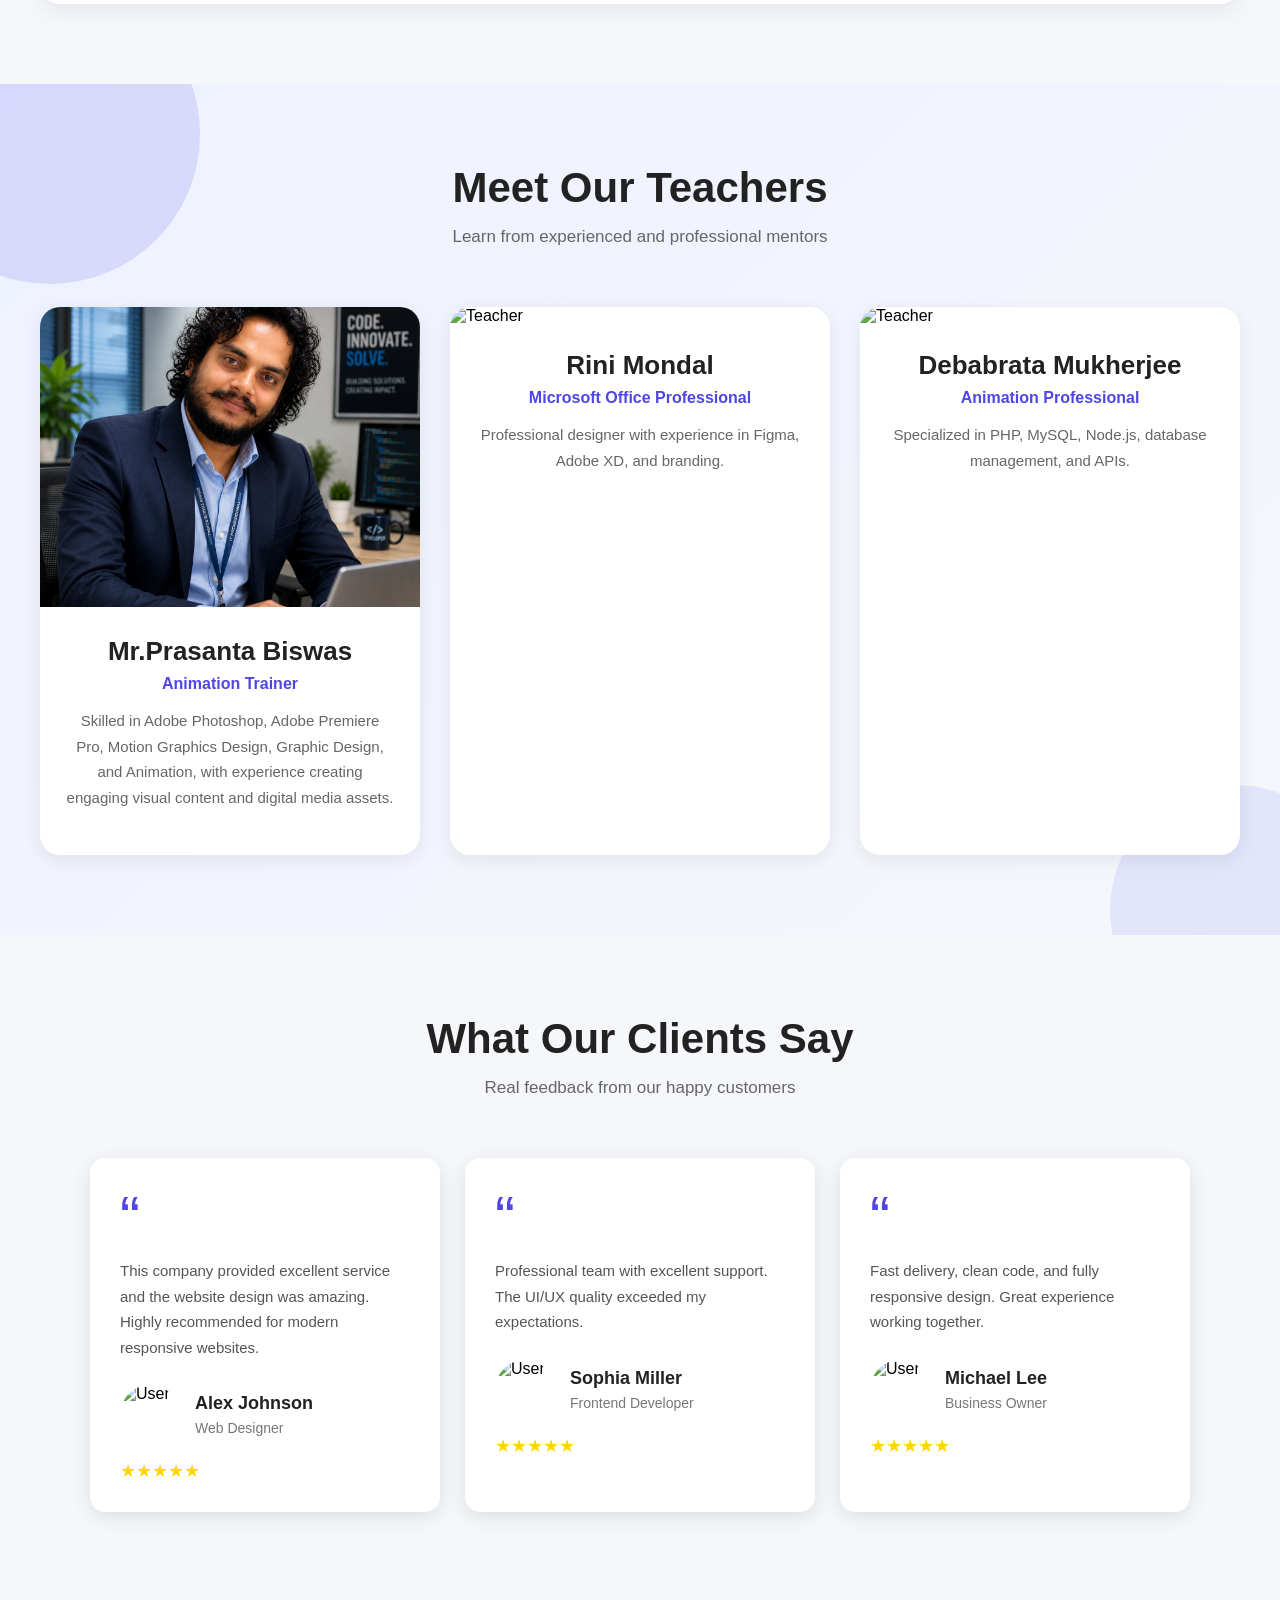
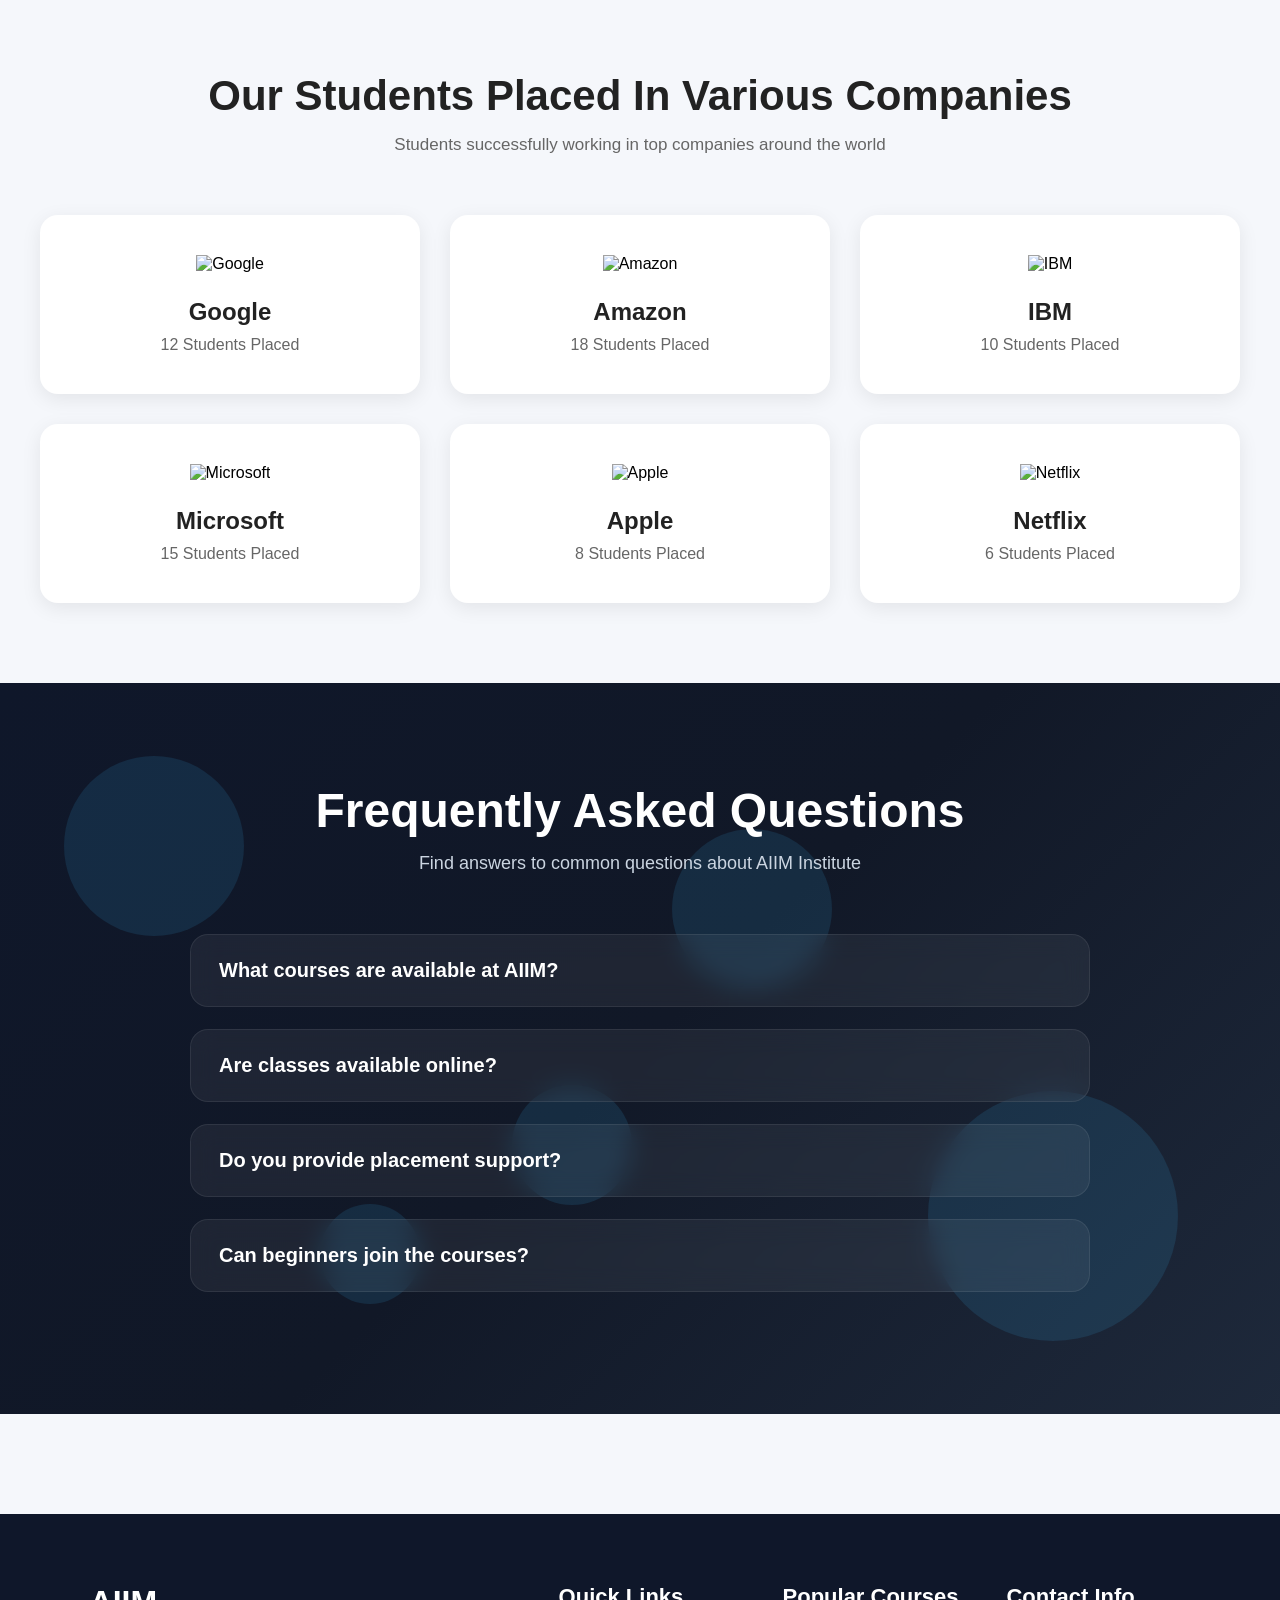
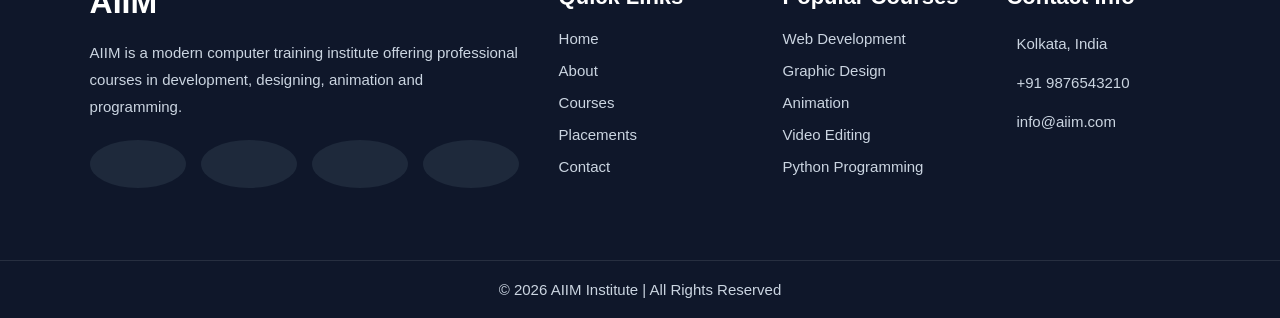
==== commit d38067b1: "Hero content  Updated" ====
--- a/index.html
+++ b/index.html
@@ -270,11 +270,11 @@
       </div>
 
       <!-- Right Image -->
-      <!-- <div class="hero-image">
+      <div class="hero_right_icon">
 
         <img src="https://cdn-icons-png.flaticon.com/512/3135/3135715.png" alt="Student">
 
-      </div> -->
+      </div>
 
     </div>
 
--- a/CSS/style.css
+++ b/CSS/style.css
@@ -1843,4 +1843,11 @@
   }
 
 }
-/* FAQ END HERE  */+/* FAQ END HERE  */
+
+
+/*Extra CSS*/
+.hero_right_icon{
+  width: 200px;
+  height: 250px;
+}
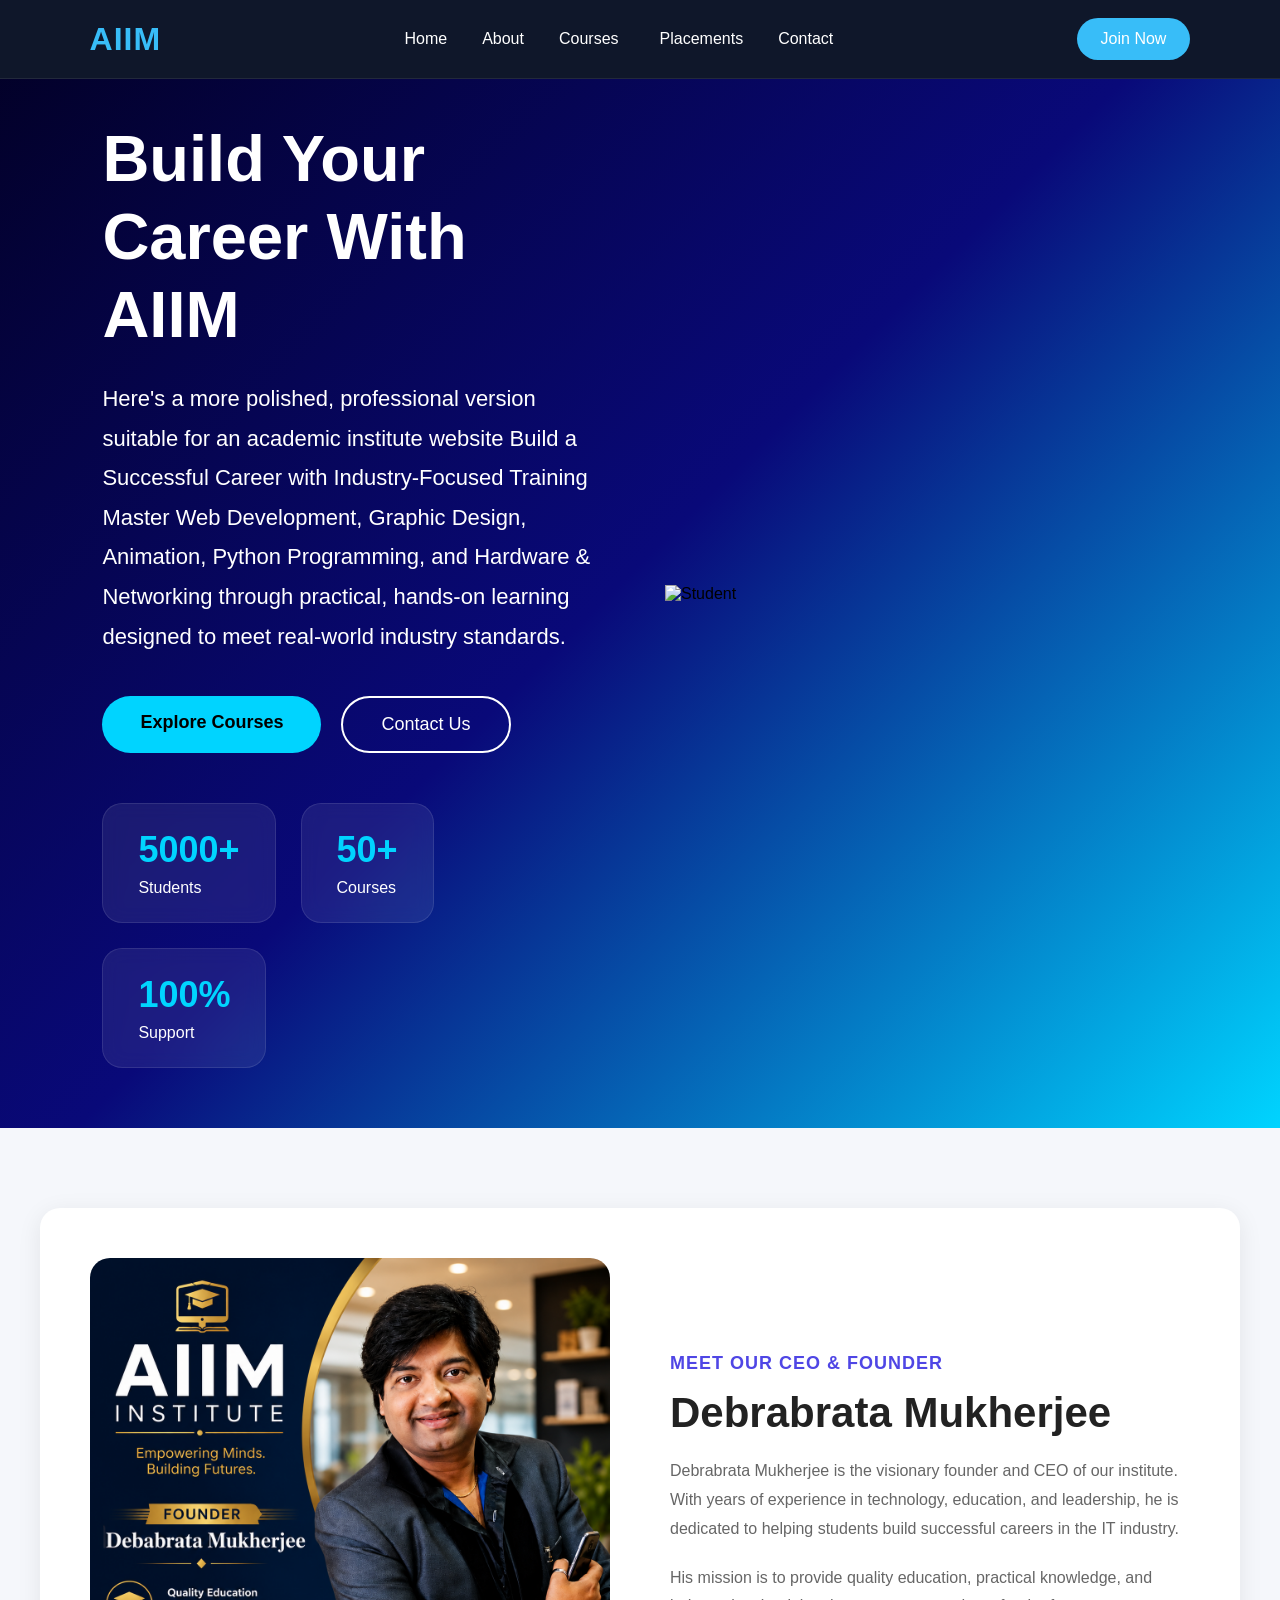
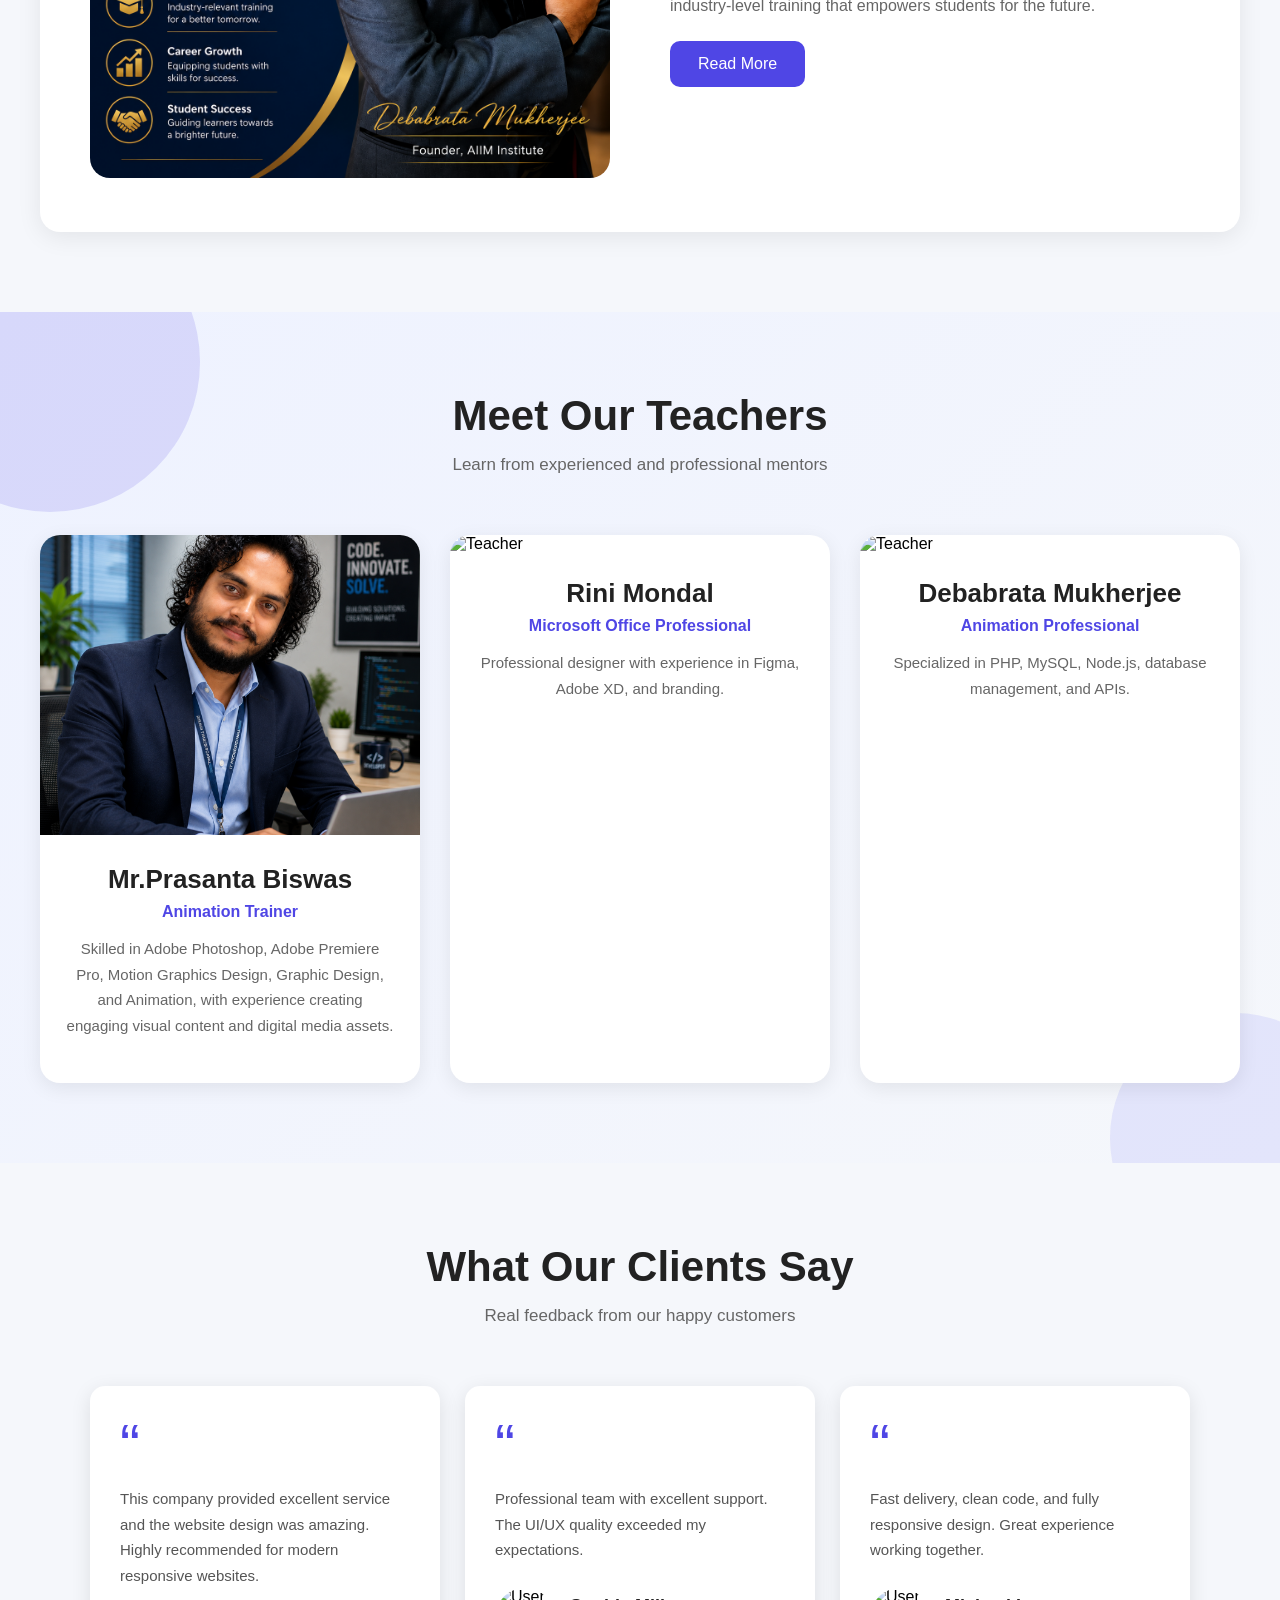
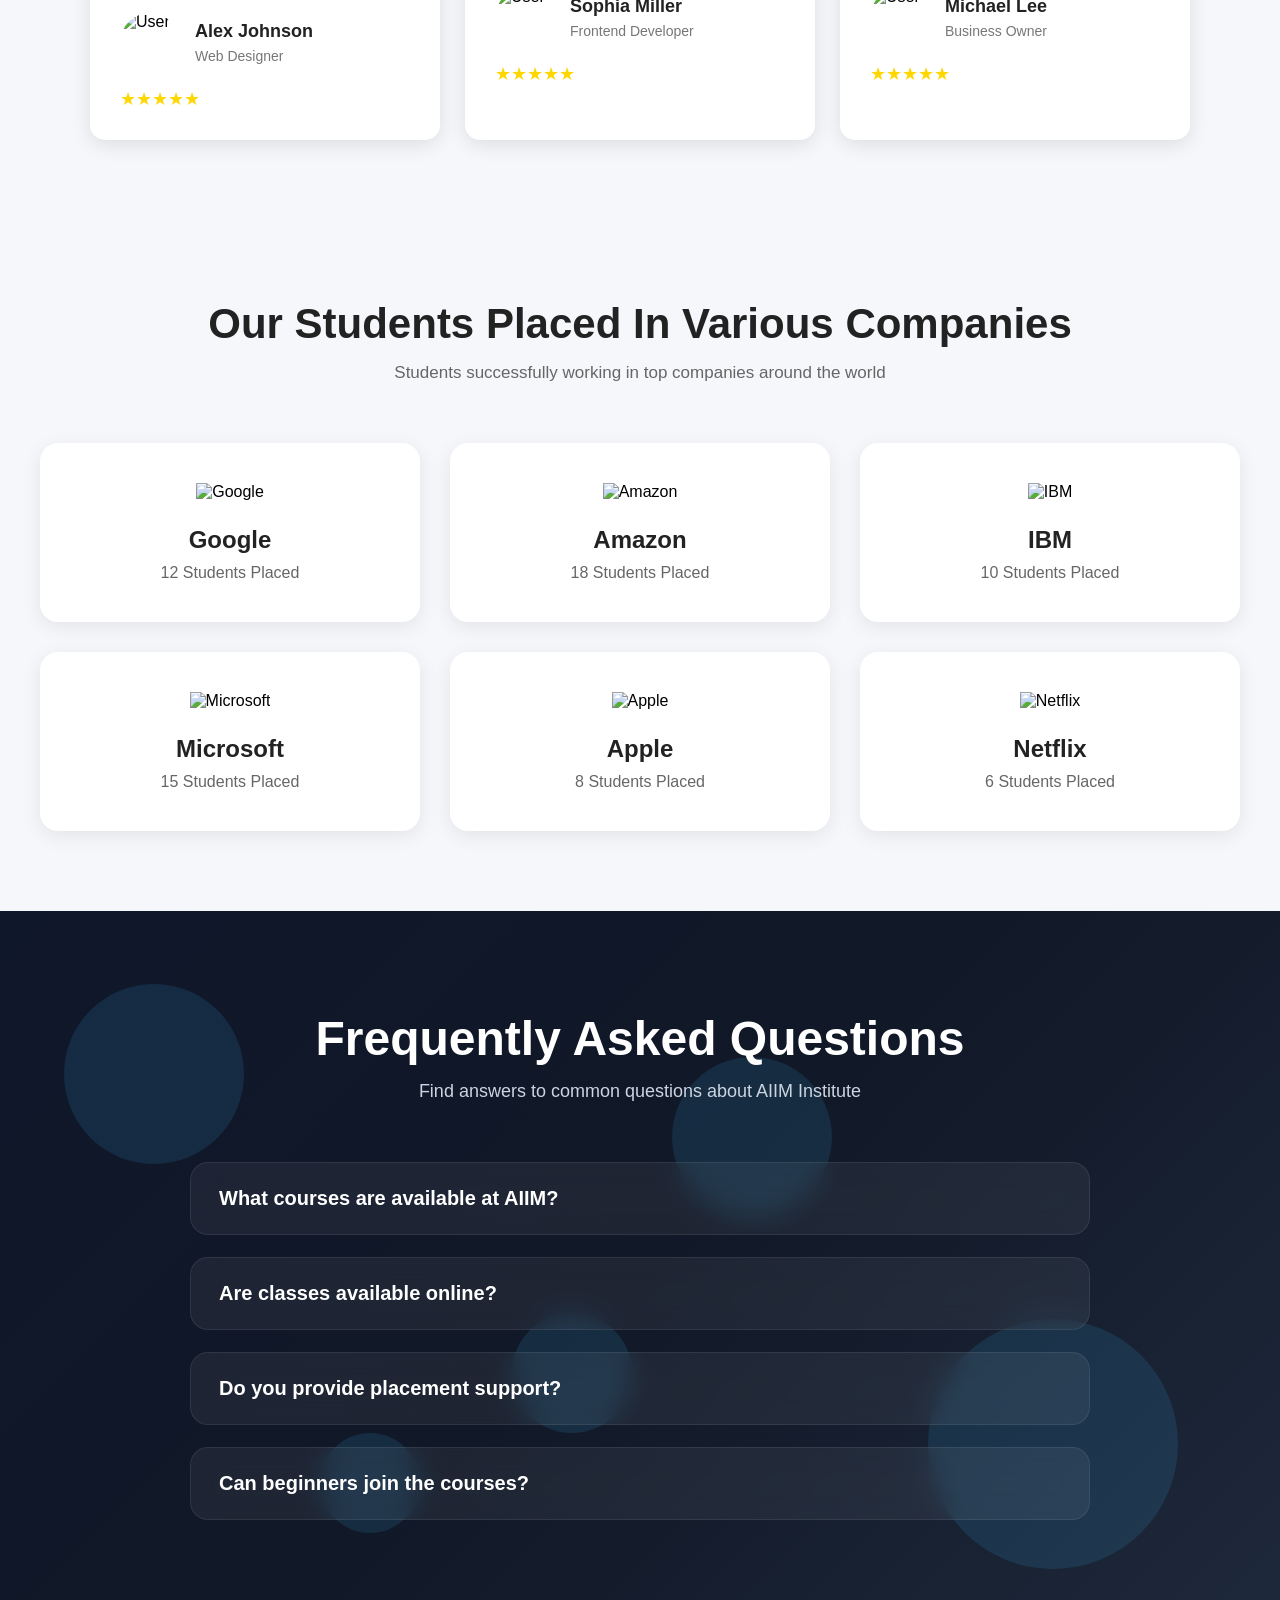
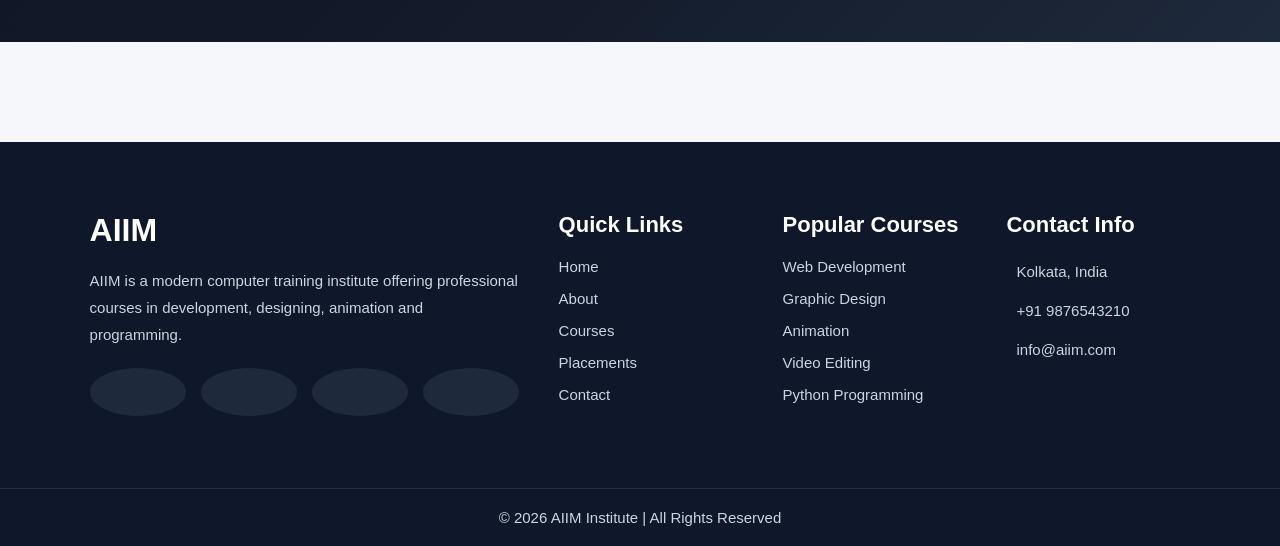
==== commit 6e46ea89: "Hero image  Updated" ====
--- a/index.html
+++ b/index.html
@@ -270,7 +270,7 @@
       </div>
 
       <!-- Right Image -->
-      <div class="hero_right_icon">
+      <div class="hero-image">
 
         <img src="https://cdn-icons-png.flaticon.com/512/3135/3135715.png" alt="Student">
 
--- a/CSS/style.css
+++ b/CSS/style.css
@@ -1846,8 +1846,3 @@
 /* FAQ END HERE  */
 
 
-/*Extra CSS*/
-.hero_right_icon{
-  width: 200px;
-  height: 250px;
-}
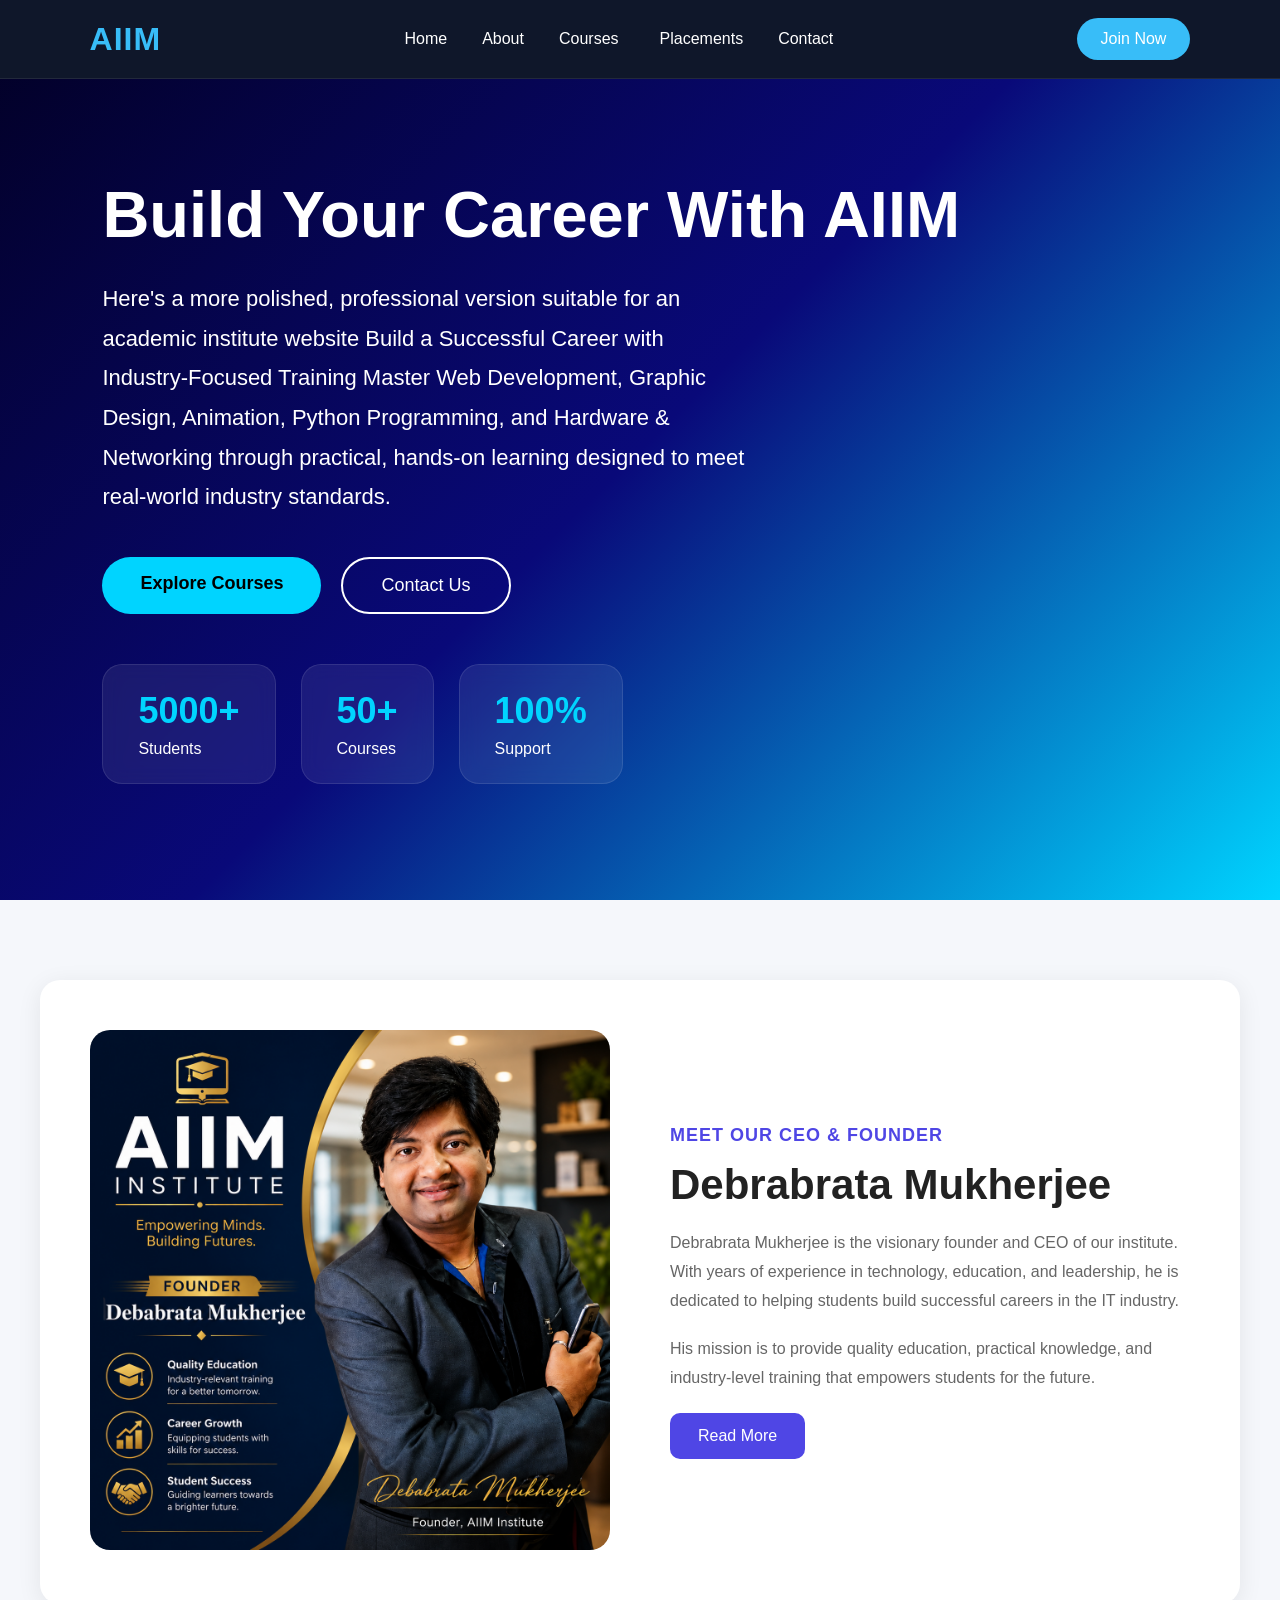
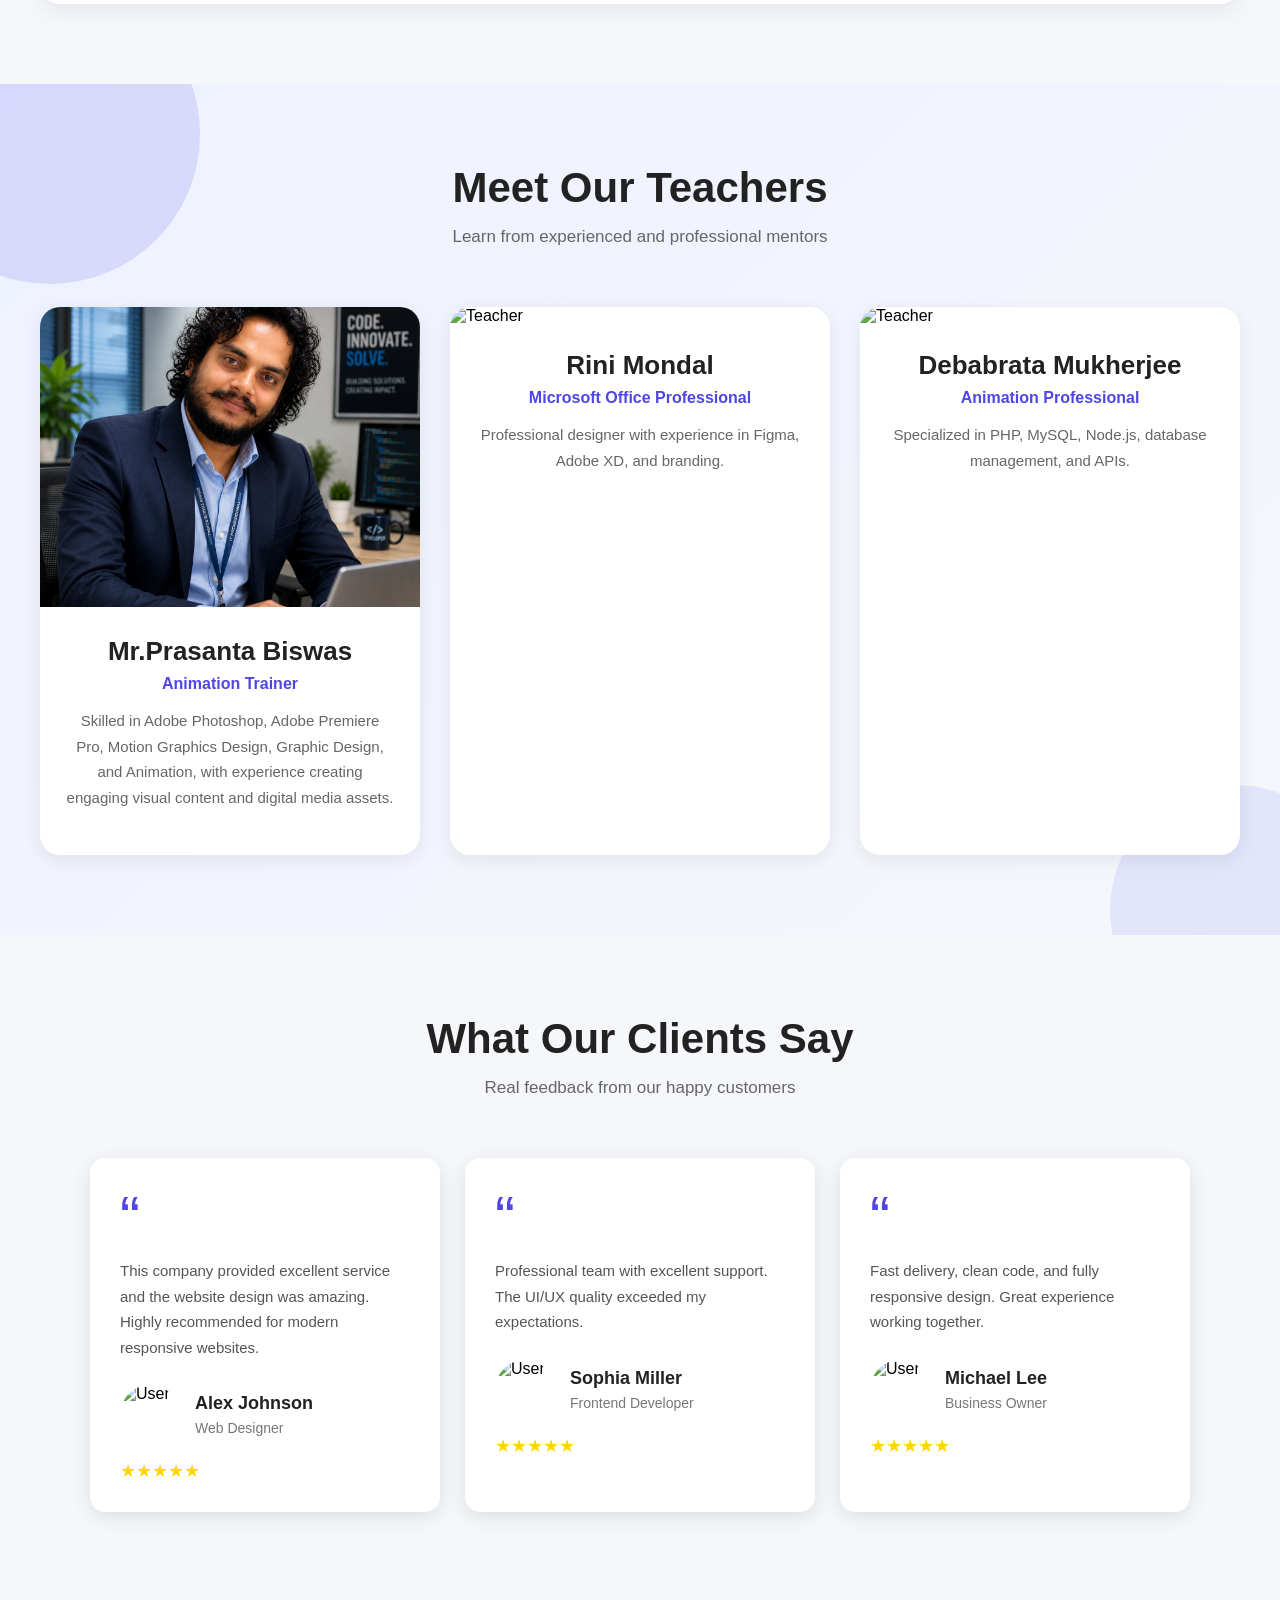
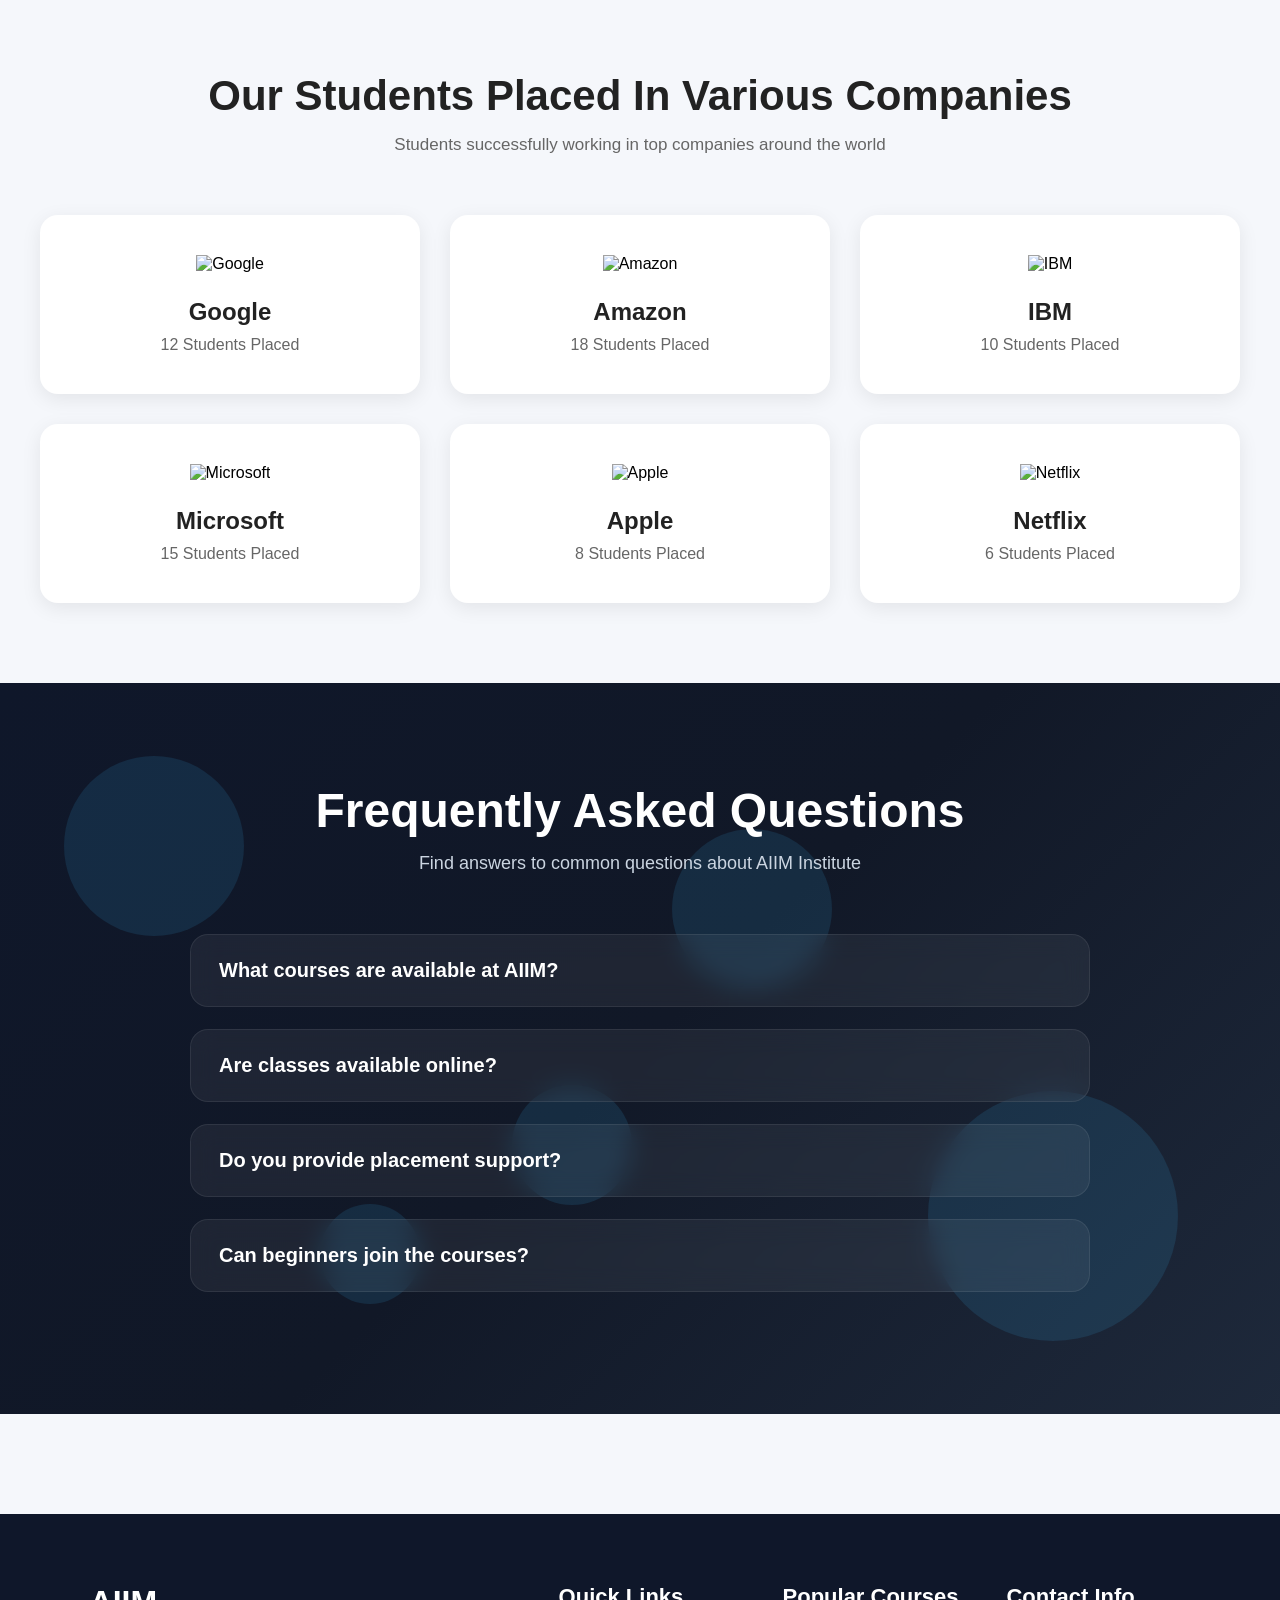
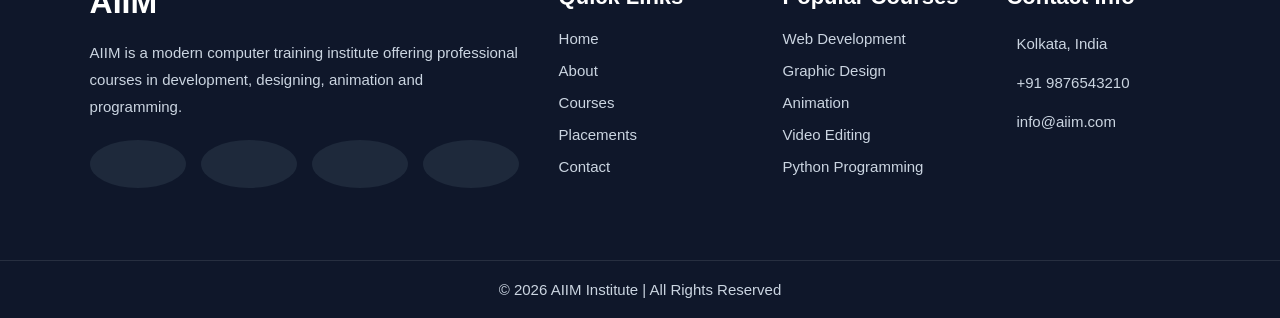
==== commit 64a07f33: "Hero image Removed" ====
--- a/index.html
+++ b/index.html
@@ -270,11 +270,11 @@
       </div>
 
       <!-- Right Image -->
-      <div class="hero-image">
+      <!-- <div class="hero-image">
 
         <img src="https://cdn-icons-png.flaticon.com/512/3135/3135715.png" alt="Student">
 
-      </div>
+      </div> -->
 
     </div>
 
